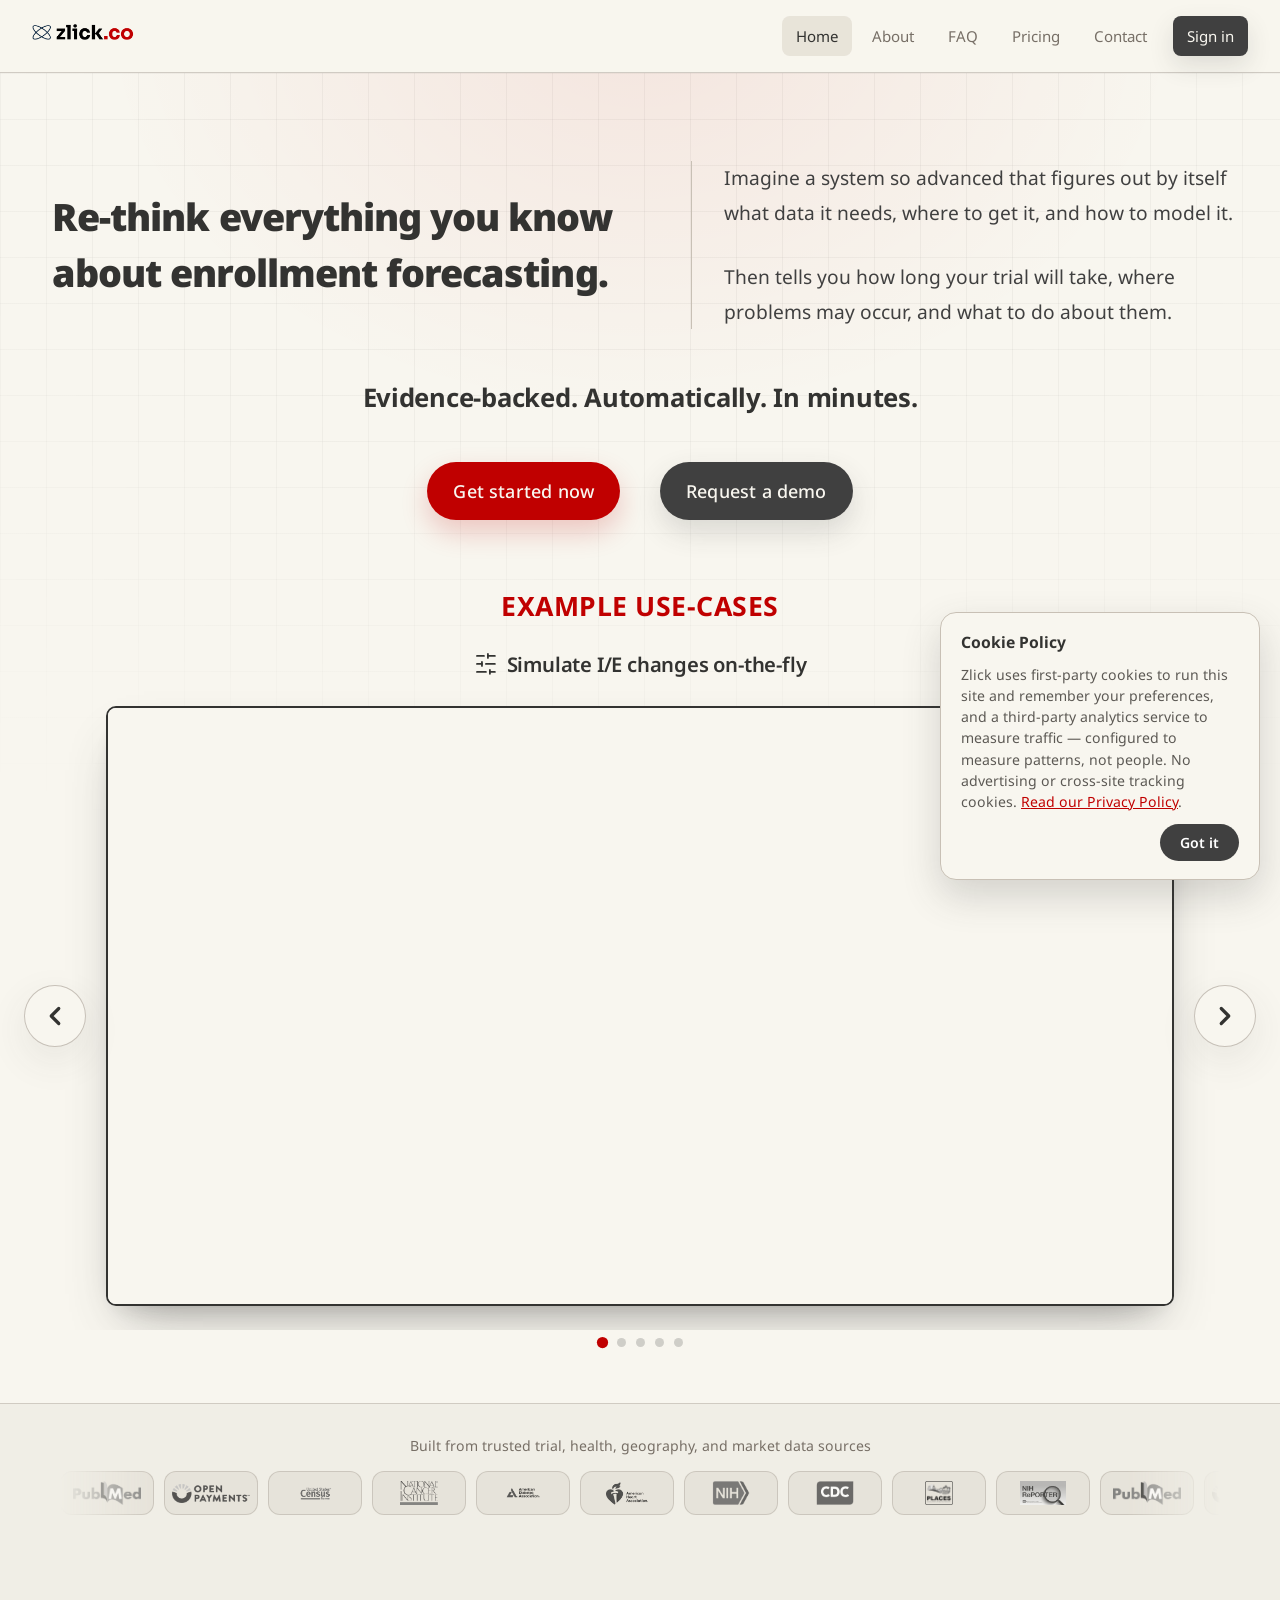
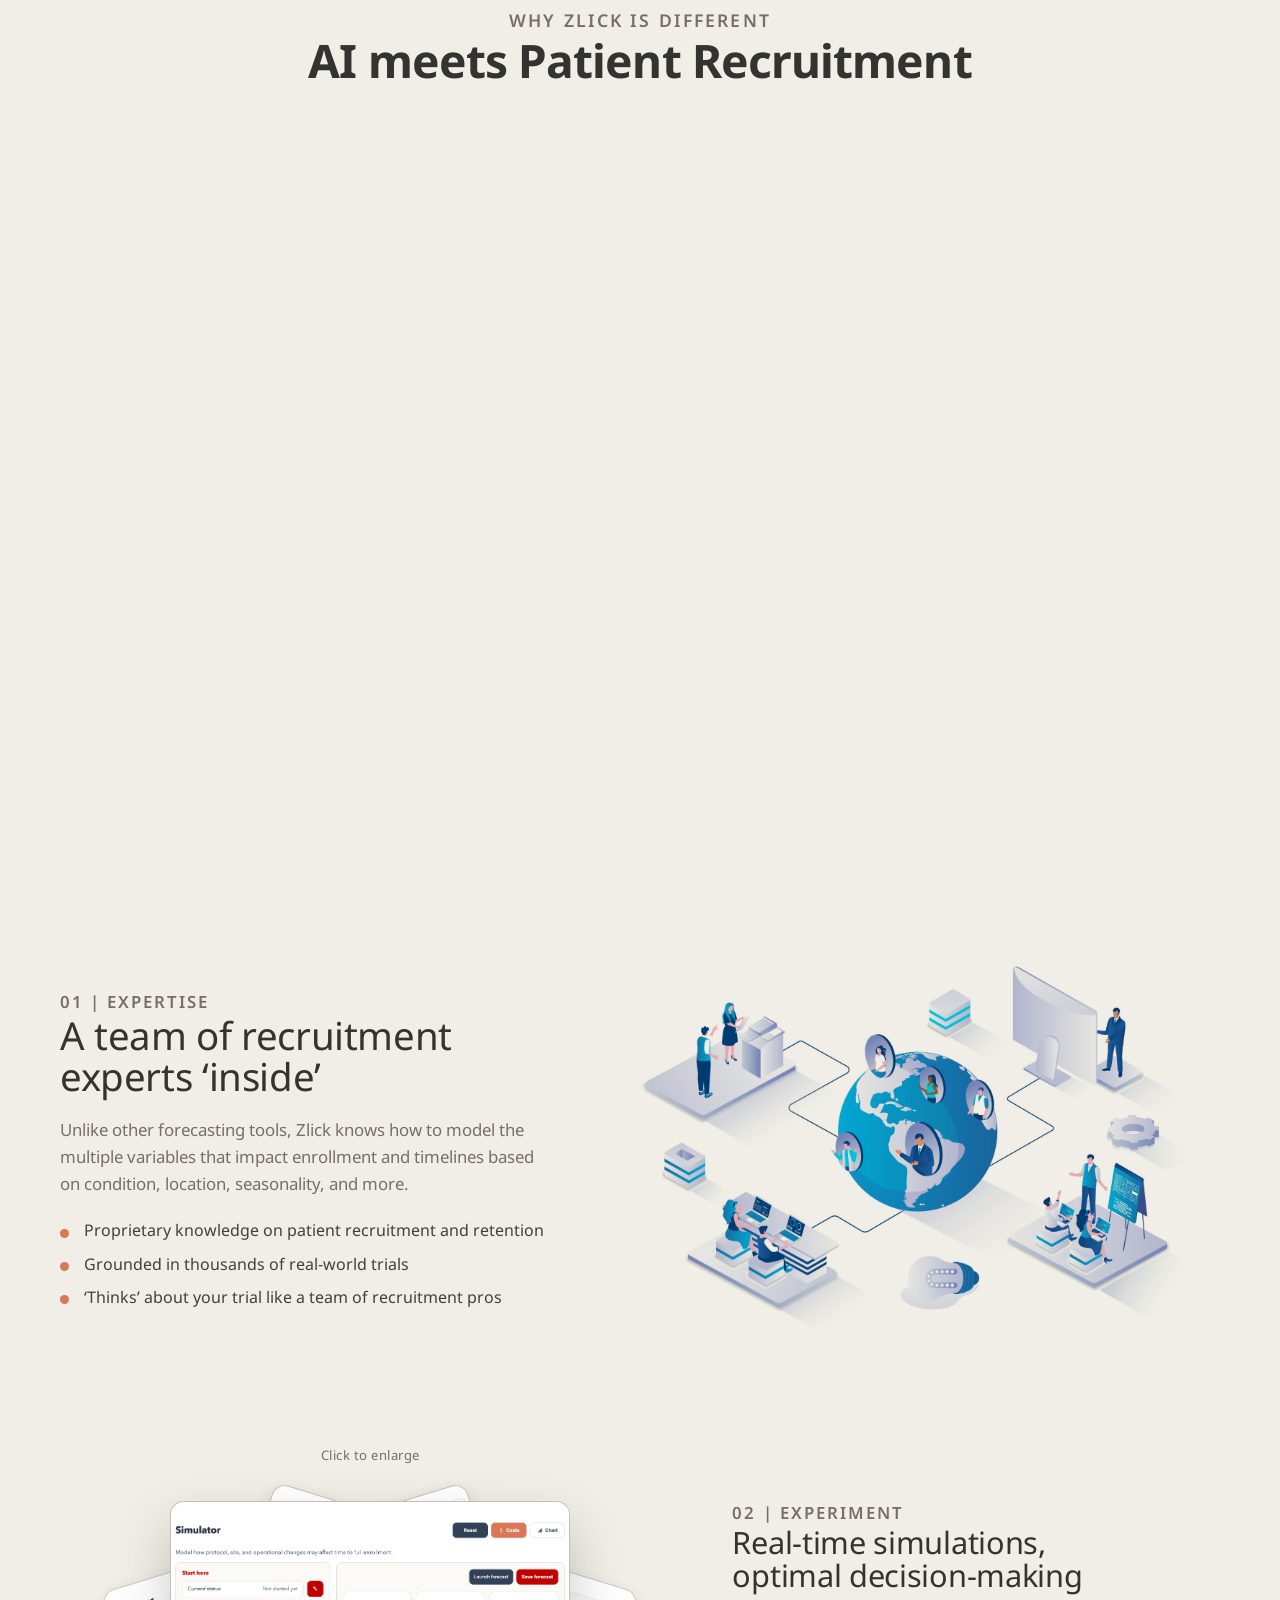
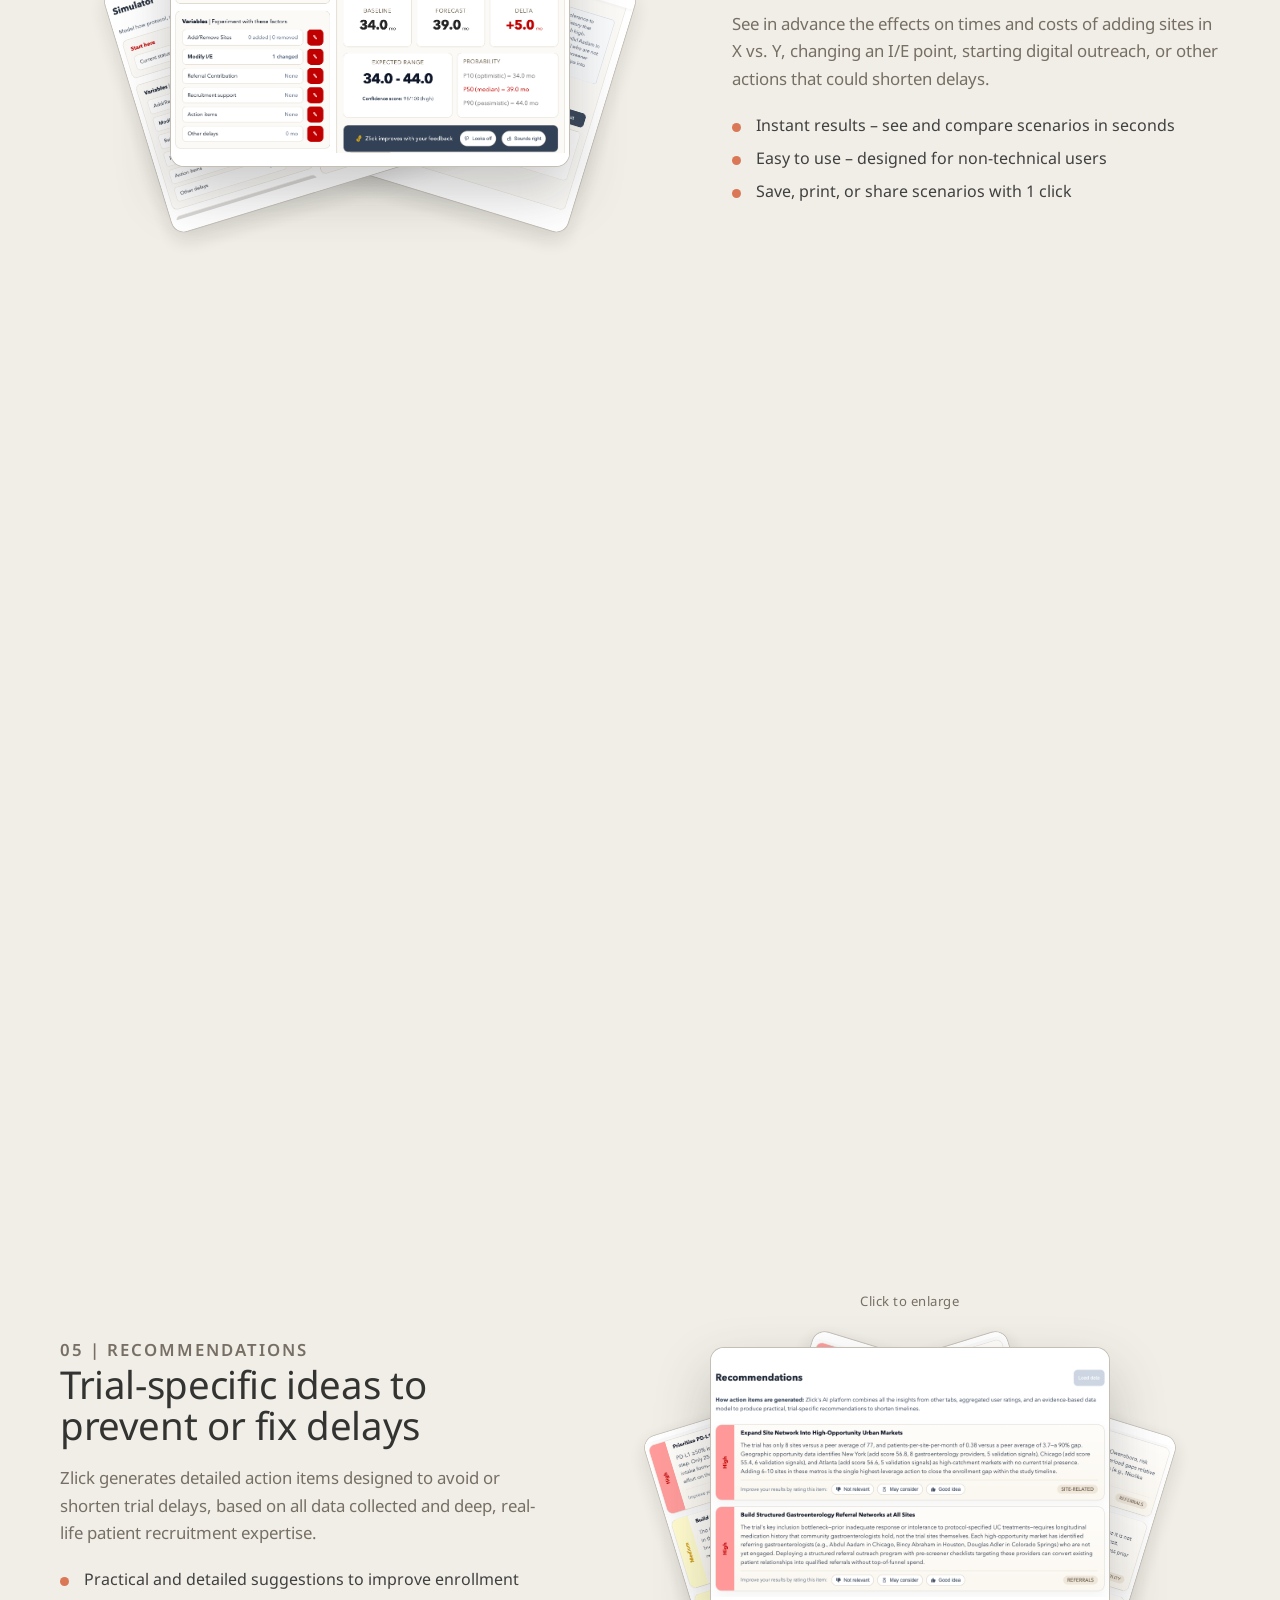
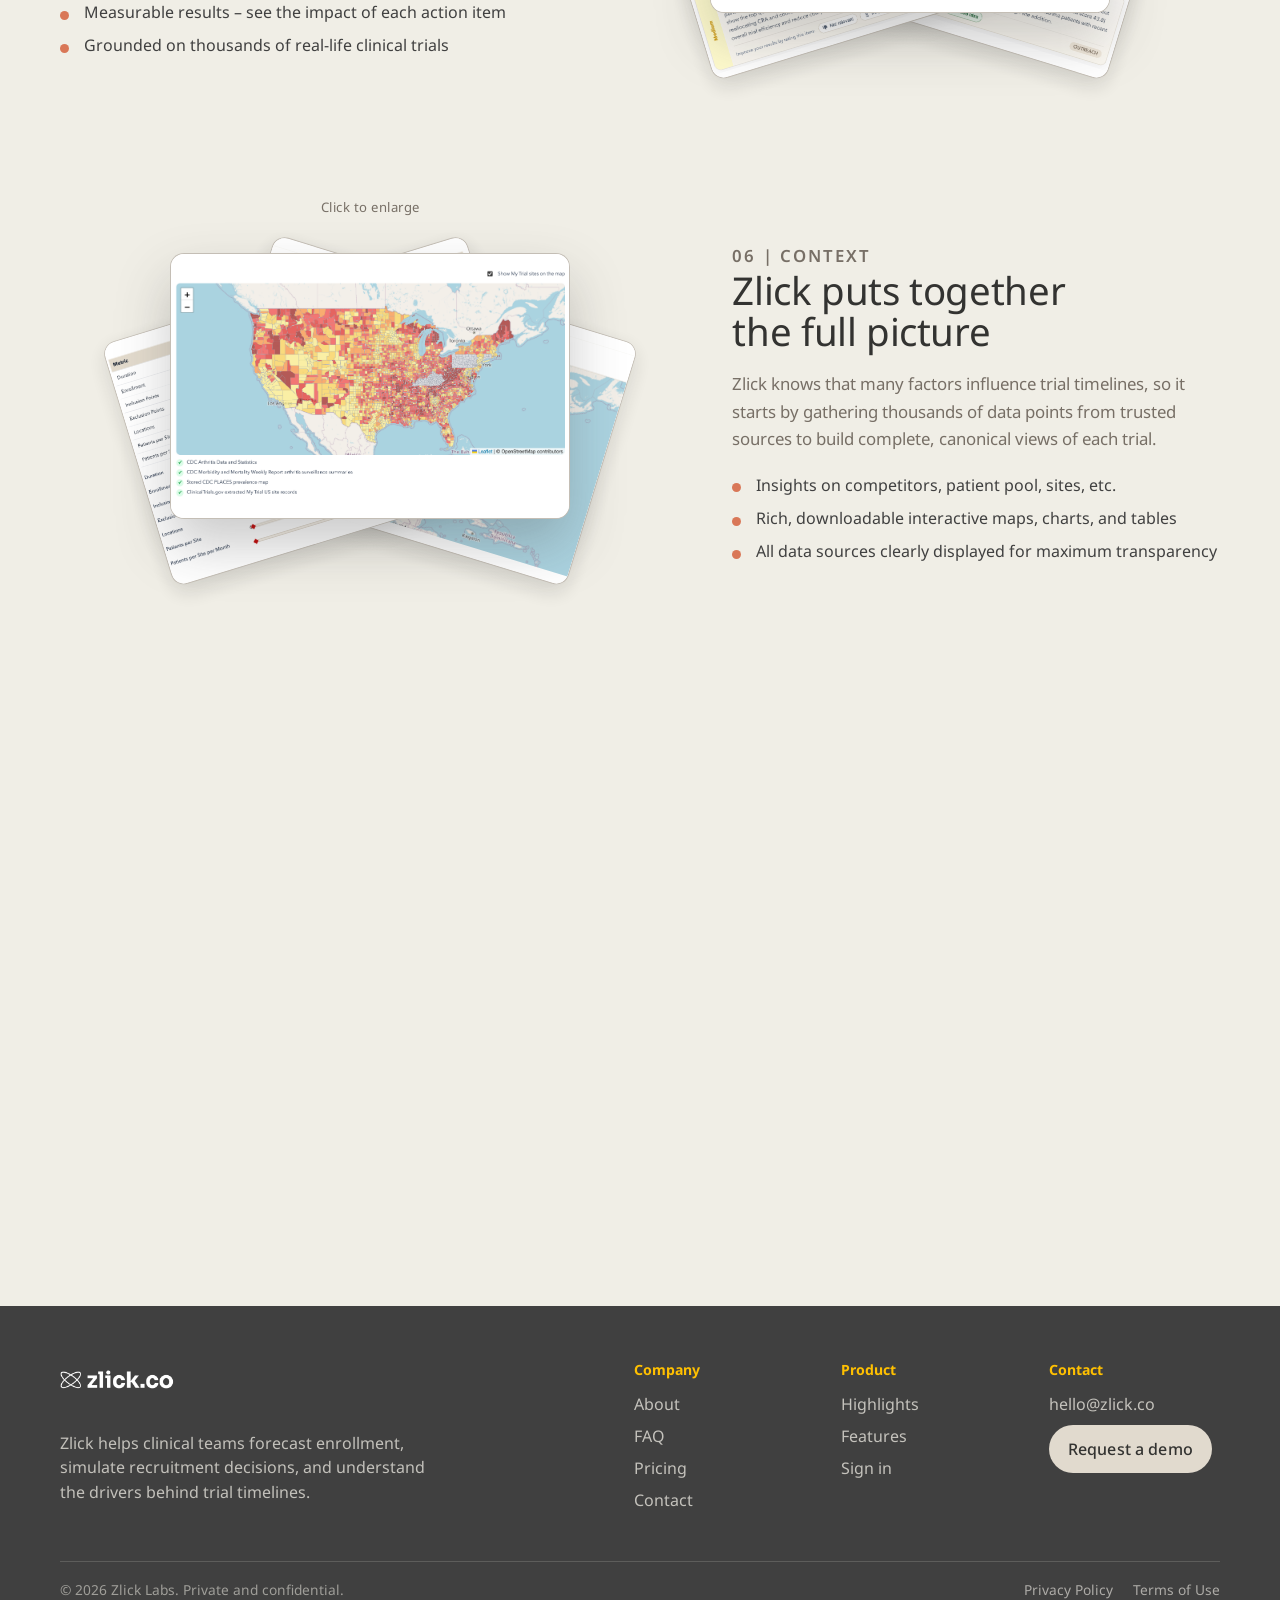
==== index.html @ 05512378 "Home hero: add period to title; set 'Evidence-backed...' line to ~30px Co-Authored-By: Claude Opus 4" ====
<!doctype html>
<html lang="en">
  <head>
    <meta charset="utf-8">
    <meta name="viewport" content="width=device-width, initial-scale=1">
    <title>Zlick | Clinical trial enrollment forecasting</title>
    <!-- Google tag (gtag.js) -->
    <script async src="https://www.googletagmanager.com/gtag/js?id=G-YN9E7WGJY2"></script>
    <script>
      window.dataLayer = window.dataLayer || [];
      function gtag(){dataLayer.push(arguments);}
      gtag('js', new Date());
      gtag('config', 'G-YN9E7WGJY2');
    </script>
    <meta name="description" content="Zlick forecasts clinical trial enrollment with recruitment expertise, real-world data, AI reasoning, and rich month-by-month simulations.">
    <link rel="icon" type="image/png" href="zlick-icon.png">
    <link rel="preconnect" href="https://fonts.googleapis.com">
    <link rel="preconnect" href="https://fonts.gstatic.com" crossorigin>
    <link href="https://fonts.googleapis.com/css2?family=Noto+Sans:wght@400;500;600;700;800;900&display=swap" rel="stylesheet">
    <link rel="stylesheet" href="styles.css?v=20260830b">
  </head>
  <body>
    <header class="site-header">
      <nav class="nav-shell" aria-label="Main navigation">
        <a class="brand-link" href="index.html" aria-label="Zlick home">
          <img src="zlick-logo.png" alt="Zlick">
        </a>
        <button class="nav-toggle" type="button" aria-label="Open navigation" aria-expanded="false" data-nav-toggle>
          <span></span><span></span>
        </button>
        <div class="nav-links" data-nav-links>
          <a class="nav-link active" href="index.html">Home</a>
          <a class="nav-link" href="about.html">About</a>
          <a class="nav-link" href="faq.html">FAQ</a>
          <a class="nav-link" href="pricing.html">Pricing</a>
          <a class="nav-link" href="contact.html">Contact</a>
          <a class="account-link" href="https://app.zlick.co">Sign in</a>
        </div>
      </nav>
    </header>

    <main class="page">
      <section class="hero">
        <div class="hero-layout">
          <div class="hero-top">
            <div class="hero-split">
              <div class="hero-split__title">
                <h1>
                  <span>Re-think everything you know</span>
                  <span>about enrollment forecasting.</span>
                </h1>
              </div>
              <div class="hero-split__rule" aria-hidden="true"></div>
              <div class="hero-split__body">
                <p class="hero-subtitle">Imagine a system so advanced that figures out by itself what data it needs, where to get it, and how to model it.</p>
                <p class="hero-subtitle">Then tells you how long your trial will take, where problems may occur, and what to do about them.</p>
              </div>
            </div>
            <p class="hero-tagline">Evidence-backed. Automatically. In minutes.</p>
            <div class="hero-actions">
              <a class="button" href="https://app.zlick.co/auth/signup">Get started now</a>
              <button class="button button-secondary" type="button" data-open-demo>Request a demo</button>
            </div>
          </div>

          <div class="hero-media hero-media--carousel">
            <p class="hero-howto">EXAMPLE USE-CASES</p>
            <div class="carousel" data-carousel>
              <button class="carousel-arrow carousel-arrow-prev" type="button" aria-label="Previous use case" data-carousel-prev>
                <svg viewBox="0 0 24 24" fill="none" stroke="currentColor" stroke-width="2" stroke-linecap="round" stroke-linejoin="round" aria-hidden="true"><path d="m15 18-6-6 6-6"></path></svg>
              </button>

              <div class="carousel-track" data-carousel-track>
                <article class="carousel-pane">
                  <h3 class="carousel-pane-title"><svg class="pane-title-icon" viewBox="0 0 24 24" fill="none" stroke="currentColor" stroke-width="1.8" stroke-linecap="round" stroke-linejoin="round" aria-hidden="true"><line x1="21" x2="14" y1="4" y2="4"/><line x1="10" x2="3" y1="4" y2="4"/><line x1="21" x2="12" y1="12" y2="12"/><line x1="8" x2="3" y1="12" y2="12"/><line x1="21" x2="16" y1="20" y2="20"/><line x1="12" x2="3" y1="20" y2="20"/><line x1="14" x2="14" y1="2" y2="6"/><line x1="8" x2="8" y1="10" y2="14"/><line x1="16" x2="16" y1="18" y2="22"/></svg>Simulate I/E changes on-the-fly</h3>
                  <div class="carousel-media carousel-media--filled">
                    <video class="carousel-video" muted loop playsinline preload="none">
                      <source src="feature-howto-ie.mp4?v=1" type="video/mp4">
                    </video>
                  </div>
                </article>
                <article class="carousel-pane">
                  <h3 class="carousel-pane-title"><svg class="pane-title-icon" viewBox="0 0 24 24" fill="none" stroke="currentColor" stroke-width="1.8" stroke-linecap="round" stroke-linejoin="round" aria-hidden="true"><path d="M16 21v-2a4 4 0 0 0-4-4H6a4 4 0 0 0-4 4v2"/><circle cx="9" cy="7" r="4"/><path d="M22 21v-2a4 4 0 0 0-3-3.87"/><path d="M16 3.13a4 4 0 0 1 0 7.75"/></svg>Predict the eligible patient pool</h3>
                  <div class="carousel-media carousel-media--filled">
                    <video class="carousel-video" muted loop playsinline preload="none">
                      <source src="feature-howto-patientpool.mp4?v=1" type="video/mp4">
                    </video>
                  </div>
                </article>
                <article class="carousel-pane">
                  <h3 class="carousel-pane-title"><svg class="pane-title-icon" viewBox="0 0 24 24" fill="none" stroke="currentColor" stroke-width="1.8" stroke-linecap="round" stroke-linejoin="round" aria-hidden="true"><circle cx="12" cy="12" r="10"/><path d="M16 8h-6a2 2 0 1 0 0 4h4a2 2 0 1 1 0 4H8"/><path d="M12 18V6"/></svg>Calculate and compare actions by ROI</h3>
                  <div class="carousel-media carousel-media--filled">
                    <video class="carousel-video" muted loop playsinline preload="none">
                      <source src="feature-howto-roi.mp4?v=1" type="video/mp4">
                    </video>
                  </div>
                </article>
                <article class="carousel-pane">
                  <h3 class="carousel-pane-title"><svg class="pane-title-icon" viewBox="0 0 24 24" fill="none" stroke="currentColor" stroke-width="1.8" stroke-linecap="round" stroke-linejoin="round" aria-hidden="true"><path d="M2 12s3-7 10-7 10 7 10 7-3 7-10 7-10-7-10-7Z"/><circle cx="12" cy="12" r="3"/></svg>See who and where are your closest competitors</h3>
                  <div class="carousel-media carousel-media--filled">
                    <video class="carousel-video" muted loop playsinline preload="none">
                      <source src="feature-howto-competitors.mp4?v=1" type="video/mp4">
                    </video>
                  </div>
                </article>
                <article class="carousel-pane">
                  <h3 class="carousel-pane-title"><svg class="pane-title-icon" viewBox="0 0 24 24" fill="none" stroke="currentColor" stroke-width="1.8" stroke-linecap="round" stroke-linejoin="round" aria-hidden="true"><path d="M4 14a1 1 0 0 1-.78-1.63l9.9-10.2a.5.5 0 0 1 .86.46l-1.92 6.02A1 1 0 0 0 13 10h7a1 1 0 0 1 .78 1.63l-9.9 10.2a.5.5 0 0 1-.86-.46l1.92-6.02A1 1 0 0 0 11 14z"/></svg>Get recommendations to prevent delays</h3>
                  <div class="carousel-media carousel-media--filled">
                    <video class="carousel-video" muted loop playsinline preload="none">
                      <source src="feature-howto-recommend.mp4?v=1" type="video/mp4">
                    </video>
                  </div>
                </article>
              </div>

              <button class="carousel-arrow carousel-arrow-next" type="button" aria-label="Next use case" data-carousel-next>
                <svg viewBox="0 0 24 24" fill="none" stroke="currentColor" stroke-width="2" stroke-linecap="round" stroke-linejoin="round" aria-hidden="true"><path d="m9 18 6-6-6-6"></path></svg>
              </button>

              <div class="carousel-dots" role="tablist" aria-label="Use case navigation" data-carousel-dots></div>
            </div>
          </div>
        </div>
      </section>

      <section class="trusted-strip" aria-label="Data sources">
        <p class="trusted-label">Built from trusted trial, health, geography, and market data sources</p>
        <div class="logo-marquee">
          <div class="logo-track">
            <div class="logo-row">
              <div class="logo-item"><img src="logos/image1.png" alt="Data source logo"></div>
              <div class="logo-item"><img src="logos/image2.png" alt="Data source logo"></div>
              <div class="logo-item"><img src="logos/image3.png" alt="Data source logo"></div>
              <div class="logo-item"><img src="logos/image4.png" alt="Data source logo"></div>
              <div class="logo-item"><img src="logos/image5.png" alt="Data source logo"></div>
              <div class="logo-item"><img src="logos/image6.png" alt="Data source logo"></div>
              <div class="logo-item"><img src="logos/image7.png" alt="Data source logo"></div>
              <div class="logo-item"><img src="logos/image8.png" alt="Data source logo"></div>
              <div class="logo-item"><img src="logos/image9.png" alt="Data source logo"></div>
              <div class="logo-item"><img src="logos/image10.jpeg" alt="Data source logo"></div>
            </div>
            <div class="logo-row" aria-hidden="true">
              <div class="logo-item"><img src="logos/image1.png" alt=""></div>
              <div class="logo-item"><img src="logos/image2.png" alt=""></div>
              <div class="logo-item"><img src="logos/image3.png" alt=""></div>
              <div class="logo-item"><img src="logos/image4.png" alt=""></div>
              <div class="logo-item"><img src="logos/image5.png" alt=""></div>
              <div class="logo-item"><img src="logos/image6.png" alt=""></div>
              <div class="logo-item"><img src="logos/image7.png" alt=""></div>
              <div class="logo-item"><img src="logos/image8.png" alt=""></div>
              <div class="logo-item"><img src="logos/image9.png" alt=""></div>
              <div class="logo-item"><img src="logos/image10.jpeg" alt=""></div>
            </div>
          </div>
        </div>
      </section>

      <section class="section section-tight" id="highlights">
        <div class="section-heading center" data-reveal>
          <p class="eyebrow">Why Zlick is different</p>
          <h2>AI meets Patient Recruitment</h2>
        </div>
        <div class="highlight-grid">
          <article class="highlight-card" data-reveal>
            <span class="highlight-icon" aria-hidden="true">
              <svg viewBox="0 0 24 24" fill="none" stroke="currentColor" stroke-width="1.8" stroke-linecap="round" stroke-linejoin="round" focusable="false">
                <path d="M16.466 7.5C15.643 4.237 13.952 2 12 2 9.239 2 7 6.477 7 12s2.239 10 5 10c.342 0 .677-.069 1-.2"></path>
                <path d="m15.194 13.707 3.814 1.86-1.86 3.814"></path>
                <path d="M19 15.57c-1.804.885-4.274 1.43-7 1.43-5.523 0-10-2.239-10-5s4.477-5 10-5c4.838 0 8.873 1.718 9.8 4"></path>
              </svg>
            </span>
            <div>
              <h3>Zlick <em>learns</em></h3>
              <p>Zlick looks beyond historical and site data, to learn about all the factors that may influence completion times.</p>
            </div>
          </article>
          <article class="highlight-card" data-reveal>
            <span class="highlight-icon" aria-hidden="true">
              <svg viewBox="0 0 24 24" fill="none" stroke="currentColor" stroke-width="1.8" stroke-linecap="round" stroke-linejoin="round" focusable="false">
                <circle cx="12" cy="12" r="3"></circle>
                <path d="M19.4 15a1.65 1.65 0 0 0 .33 1.82l.06.06a2 2 0 0 1-2.83 2.83l-.06-.06a1.65 1.65 0 0 0-1.82-.33 1.65 1.65 0 0 0-1 1.51V21a2 2 0 0 1-4 0v-.09A1.65 1.65 0 0 0 9 19.4a1.65 1.65 0 0 0-1.82.33l-.06.06a2 2 0 0 1-2.83-2.83l.06-.06a1.65 1.65 0 0 0 .33-1.82 1.65 1.65 0 0 0-1.51-1H3a2 2 0 0 1 0-4h.09A1.65 1.65 0 0 0 4.6 9a1.65 1.65 0 0 0-.33-1.82l-.06-.06a2 2 0 0 1 2.83-2.83l.06.06a1.65 1.65 0 0 0 1.82.33H9a1.65 1.65 0 0 0 1-1.51V3a2 2 0 0 1 4 0v.09a1.65 1.65 0 0 0 1 1.51 1.65 1.65 0 0 0 1.82-.33l.06-.06a2 2 0 0 1 2.83 2.83l-.06.06a1.65 1.65 0 0 0-.33 1.82V9a1.65 1.65 0 0 0 1.51 1H21a2 2 0 0 1 0 4h-.09a1.65 1.65 0 0 0-1.51 1z"></path>
              </svg>
            </span>
            <div>
              <h3>Zlick <em>understands</em></h3>
              <p>Zlick processes the data with ClinOps &#8216;hat and goggles&#8217; for an expert assessment of each trial and its context.</p>
            </div>
          </article>
          <article class="highlight-card" data-reveal>
            <span class="highlight-icon" aria-hidden="true">
              <svg viewBox="0 0 24 24" fill="none" stroke="currentColor" stroke-width="1.8" stroke-linecap="round" stroke-linejoin="round" focusable="false">
                <path d="M12 5a3 3 0 1 0-5.997.125 4 4 0 0 0-2.526 5.77 4 4 0 0 0 .556 6.588A4 4 0 1 0 12 18Z"></path>
                <path d="M12 5a3 3 0 1 1 5.997.125 4 4 0 0 1 2.526 5.77 4 4 0 0 1-.556 6.588A4 4 0 1 1 12 18Z"></path>
                <path d="M15 13a4.5 4.5 0 0 1-3-4 4.5 4.5 0 0 1-3 4"></path>
                <path d="M17.599 6.5a3 3 0 0 0 .399-1.375"></path>
                <path d="M6.003 5.125A3 3 0 0 0 6.401 6.5"></path>
                <path d="M3.477 10.896a4 4 0 0 1 .585-.396"></path>
                <path d="M19.938 10.5a4 4 0 0 1 .585.396"></path>
                <path d="M6 18a4 4 0 0 1-1.967-.516"></path>
                <path d="M19.967 17.484A4 4 0 0 1 18 18"></path>
              </svg>
            </span>
            <div>
              <h3>Zlick <em>reasons</em></h3>
              <p>Zlick reasons about the mechanics of each trial to model how enrollment is most likely play out over time.</p>
            </div>
          </article>
          <article class="highlight-card" data-reveal>
            <span class="highlight-icon" aria-hidden="true">
              <svg viewBox="0 0 24 24" fill="none" stroke="currentColor" stroke-width="1.8" stroke-linecap="round" stroke-linejoin="round" focusable="false">
                <path d="m21.64 3.64-1.28-1.28a1.21 1.21 0 0 0-1.72 0L2.36 18.64a1.21 1.21 0 0 0 0 1.72l1.28 1.28a1.2 1.2 0 0 0 1.72 0L21.64 5.36a1.2 1.2 0 0 0 0-1.72Z"></path>
                <path d="m14 7 3 3"></path>
                <path d="M5 6v4"></path>
                <path d="M19 14v4"></path>
                <path d="M10 2v2"></path>
                <path d="M7 8H3"></path>
                <path d="M21 16h-4"></path>
                <path d="M11 3H9"></path>
              </svg>
            </span>
            <div>
              <h3>Zlick <em>simulates</em></h3>
              <p>See how long a trial will take and compare in advance the impact that different actions could have if implemented.</p>
            </div>
          </article>
        </div>
      </section>

      <section class="section" id="features">
        <div class="section-heading" data-reveal>
          <p class="eyebrow">Platform</p>
          <h2>An AI-powered <strong>digital twin</strong> to simulate enrollment and experiment what-if scenarios</h2>
          <p>Zlick represents a new approach to trial forecasting, anchored on a deep understanding of how clinical trials operate in the real world and an AI engine that &#8216;reasons&#8217; how enrollment will evolve month by month.</p>
        </div>

        <div class="feature-stack">
          <article class="feature-row" data-reveal>
            <div class="feature-copy">
              <p class="eyebrow">01 | Expertise</p>
              <h3>A team of recruitment experts &#8216;inside&#8217;</h3>
              <p>Unlike other forecasting tools, Zlick knows how to model the multiple variables that impact enrollment and timelines based on condition, location, seasonality, and more.</p>
              <ul class="feature-list">
                <li>Proprietary knowledge on patient recruitment and retention</li>
                <li>Grounded in thousands of real-world trials</li>
                <li>&#8216;Thinks&#8217; about your trial like a team of recruitment pros</li>
              </ul>
            </div>
            <div class="visual-panel visual-panel--media">
              <img class="feature-media" src="feature-expertise.jpg?v=2" alt="Isometric illustration of a connected global team around a data platform">
            </div>
          </article>

          <article class="feature-row reverse" data-reveal>
            <div class="feature-copy">
              <p class="eyebrow">02 | Experiment</p>
              <h3 class="feature-title--split">Real-time simulations,<br>optimal decision-making</h3>
              <p>See in advance the effects on times and costs of adding sites in X vs. Y, changing an I/E point, starting digital outreach, or other actions that could shorten delays.</p>
              <ul class="feature-list">
                <li>Instant results &#8211; see and compare scenarios in seconds</li>
                <li>Easy to use &#8211; designed for non-technical users</li>
                <li>Save, print, or share scenarios with 1 click</li>
              </ul>
            </div>
            <div class="visual-panel visual-panel--fan">
              <div class="card-fan" data-card-fan>
                <button class="fan-card" type="button" data-fan-card aria-label="Show forecast results">
                  <img src="feature-sim-forecast.png?v=1" alt="Simulator forecast results: baseline, forecast, delta and probability range">
                </button>
                <button class="fan-card" type="button" data-fan-card aria-label="Show recruitment support options">
                  <img src="feature-sim-recruitment.png?v=1" alt="Simulator recruitment-support activities with timing controls">
                </button>
                <button class="fan-card" type="button" data-fan-card aria-label="Show action item impact">
                  <img src="feature-sim-action.png?v=1" alt="Selected action item with estimated months saved">
                </button>
              </div>
            </div>
          </article>

          <article class="feature-row" data-reveal>
            <div class="feature-copy">
              <p class="eyebrow">03 | Predict</p>
              <h3>More powerful than predictive analytics</h3>
              <p>Zlick reasons deeply about how enrollment is likely to evolve based on all the factors and data collected, then builds bottom-up, month-by-month completion forecasts.</p>
              <ul class="feature-list">
                <li>Unique Reasoning Graph, designed to model enrollment</li>
                <li>Powered by AI and trained in real-world clinical operations</li>
                <li>Clear, explainable results for full transparency</li>
              </ul>
            </div>
            <div class="visual-panel visual-panel--media">
              <img class="feature-media" src="feature-predict.gif?v=1" alt="Animated visualization of Zlick's enrollment reasoning and forecasting">
            </div>
          </article>

          <article class="feature-row reverse" data-reveal>
            <div class="feature-copy">
              <p class="eyebrow">04 | Cost analysis</p>
              <h3>Evaluate actions based on their ROI</h3>
              <p>Zlick calculates in seconds the economic impact of delays &#8211;or time saved&#8211; that result from your trial&#8217;s setup and interventions.</p>
              <ul class="feature-list">
                <li>Simple user interface &#8211; no integrations or setup required.</li>
                <li>Compare the cost-benefit of implementing X vs. Y vs. Z vs&#8230;</li>
                <li>Compare any chosen scenario vs. not doing anything</li>
              </ul>
            </div>
            <div class="visual-panel visual-panel--fan">
              <div class="card-fan" data-card-fan>
                <button class="fan-card" type="button" data-fan-card aria-label="Show financial impact breakdown">
                  <img src="feature-cost-financial.png?v=1" alt="Financial impact breakdown: direct costs, time costs, net result and savings vs. doing nothing">
                </button>
                <button class="fan-card" type="button" data-fan-card aria-label="Show enrollment forecast chart">
                  <img src="feature-cost-chart.png?v=1" alt="Enrollment forecast chart projecting completion against target">
                </button>
              </div>
            </div>
          </article>

          <article class="feature-row" data-reveal>
            <div class="feature-copy">
              <p class="eyebrow">05 | Recommendations</p>
              <h3>Trial-specific ideas to prevent or fix delays</h3>
              <p>Zlick generates detailed action items designed to avoid or shorten trial delays, based on all data collected and deep, real-life patient recruitment expertise.</p>
              <ul class="feature-list">
                <li>Practical and detailed suggestions to improve enrollment</li>
                <li>Measurable results &#8211; see the impact of each action item</li>
                <li>Grounded on thousands of real-life clinical trials</li>
              </ul>
            </div>
            <div class="visual-panel visual-panel--fan">
              <div class="card-fan" data-card-fan>
                <button class="fan-card" type="button" data-fan-card aria-label="Show recommendations overview">
                  <img src="feature-rec-1.png?v=1" alt="Recommendations: high-priority action items to shorten the trial timeline">
                </button>
                <button class="fan-card" type="button" data-fan-card aria-label="Show eligibility and referral recommendations">
                  <img src="feature-rec-2.png?v=1" alt="Recommended actions for eligibility pre-screening and referral networks">
                </button>
                <button class="fan-card" type="button" data-fan-card aria-label="Show outreach and site recommendations">
                  <img src="feature-rec-3.png?v=1" alt="Recommended actions for digital outreach and site performance">
                </button>
              </div>
            </div>
          </article>

          <article class="feature-row reverse" data-reveal>
            <div class="feature-copy">
              <p class="eyebrow">06 | Context</p>
              <h3>Zlick puts together the full picture</h3>
              <p>Zlick knows that many factors influence trial timelines, so it starts by gathering thousands of data points from trusted sources to build complete, canonical views of each trial.</p>
              <ul class="feature-list">
                <li>Insights on competitors, patient pool, sites, etc.</li>
                <li>Rich, downloadable interactive maps, charts, and tables</li>
                <li>All data sources clearly displayed for maximum transparency</li>
              </ul>
            </div>
            <div class="visual-panel visual-panel--fan">
              <div class="card-fan" data-card-fan>
                <button class="fan-card" type="button" data-fan-card aria-label="Show prevalence heatmap">
                  <img src="feature-map.png?v=3" alt="US county-level condition prevalence heatmap with trial sites">
                </button>
                <button class="fan-card" type="button" data-fan-card aria-label="Show benchmark comparison">
                  <img src="feature-benchmark.png?v=3" alt="Benchmark comparison of the trial versus peer studies">
                </button>
                <button class="fan-card" type="button" data-fan-card aria-label="Show trial site map">
                  <img src="feature-sites.png?v=3" alt="Map of the trial sites across the US versus a comparator trial">
                </button>
              </div>
            </div>
          </article>
        </div>
      </section>

      <section class="section-tight">
        <div class="quote-band" data-reveal>
          <p>&#8220;You can&#8217;t explain what you don&#8217;t understand.&#8221;</p>
          <div class="quote-brandline">
            <a class="quote-brand" href="index.html" aria-label="Zlick home"><img src="zlick-logo.png" alt="Zlick"></a>
            <span class="quote-divider" aria-hidden="true"></span>
            <span class="quote-brandline-text">Expert Forecasting</span>
          </div>
          <span class="quote-sub">For clinical operations, feasibility, recruitment, innovation, and executive teams planning studies where enrollment risk matters.</span>
          <div class="cta-row">
            <a class="button" href="https://app.zlick.co/auth/signup">Get started</a>
            <button class="button button-secondary" type="button" data-open-demo>Request a demo</button>
          </div>
        </div>
      </section>
    </main>

    <footer class="site-footer">
      <div class="footer-inner">
        <div>
          <img class="footer-logo" src="zlick-logo.png" alt="Zlick">
          <p class="footer-copy">Zlick helps clinical teams forecast enrollment, simulate recruitment decisions, and understand the drivers behind trial timelines.</p>
        </div>
        <div class="footer-col">
          <h3>Company</h3>
          <a href="about.html">About</a>
          <a href="faq.html">FAQ</a>
          <a href="pricing.html">Pricing</a>
          <a href="contact.html">Contact</a>
        </div>
        <div class="footer-col">
          <h3>Product</h3>
          <a href="index.html#highlights">Highlights</a>
          <a href="index.html#features">Features</a>
          <a href="https://app.zlick.co">Sign in</a>
        </div>
        <div class="footer-col">
          <h3>Contact</h3>
          <span>hello@zlick.co</span>
          <button class="button button-soft" type="button" data-open-demo>Request a demo</button>
        </div>
      </div>
      <div class="footer-bottom"><span>© 2026 Zlick Labs. Private and confidential.</span><span class="footer-legal"><a href="privacy.html">Privacy Policy</a><a href="terms.html">Terms of Use</a></span></div>
    </footer>

    <div class="lightbox" aria-hidden="true" data-lightbox>
      <button class="lightbox-close" type="button" aria-label="Close" data-lightbox-close>&times;</button>
      <img class="lightbox-img" src="" alt="" data-lightbox-img>
    </div>

    <div class="modal" aria-hidden="true" data-demo-modal>
      <div class="modal-card" role="dialog" aria-modal="true" aria-labelledby="demo-title">
        <div class="modal-head">
          <div>
            <h2 id="demo-title">Request a demo</h2>
            <p>Tell us a little about your team and we will follow up.</p>
          </div>
          <button class="modal-close" type="button" aria-label="Close" data-close-demo>×</button>
        </div>
        <div class="modal-body">
          <form class="contact-form" action="https://formspree.io/f/meellwpa" method="POST" data-demo-form>
            <input type="hidden" name="_subject" value="Zlick demo request">
            <div class="field-grid">
              <div class="field"><label for="modal-name">Name</label><input id="modal-name" name="name" required></div>
              <div class="field"><label for="modal-email">Email</label><input id="modal-email" type="email" name="email" required></div>
            </div>
            <div class="field-grid">
              <div class="field"><label for="modal-company">Company</label><input id="modal-company" name="company"></div>
              <div class="field"><label for="modal-topic">Topic</label><select id="modal-topic" name="topic"><option>Demo request</option><option>Product request</option><option>General feedback</option><option>Technical support</option><option>Other</option></select></div>
            </div>
            <div class="field"><label for="modal-message">Message</label><textarea id="modal-message" name="message" placeholder="Share trial type, team size, or what you would like to see."></textarea></div>
            <button class="button" type="submit">Send request</button>
          </form>
        </div>
      </div>
    </div>

    <script src="script.js?v=20260827b"></script>
    <!-- Cookie notice -->
    <div class="cookie-notice" data-cookie-notice>
      <p class="cookie-notice__title">Cookie Policy</p>
      <p class="cookie-notice__text">Zlick uses first-party cookies to run this site and remember your preferences, and a third-party analytics service to measure traffic &mdash; configured to measure patterns, not people. No advertising or cross-site tracking cookies. <a href="privacy.html">Read our Privacy Policy</a>.</p>
      <button class="cookie-notice__btn" type="button" data-cookie-accept>Got it</button>
    </div>
    <style>
      .cookie-notice{display:none;position:fixed;right:20px;bottom:20px;z-index:60;width:320px;max-width:calc(100vw - 32px);flex-direction:column;align-items:flex-start;gap:10px;padding:18px 20px;background:#f8f6ef;color:#333331;border:1px solid #c8c0b5;border-radius:16px;box-shadow:0 16px 38px rgba(64,64,64,.20);font-family:"Noto Sans","Segoe UI",system-ui,sans-serif;font-size:.88rem;line-height:1.5}
      .cookie-notice.is-visible{display:flex}
      .cookie-notice__title{margin:0;font-weight:700;font-size:.98rem}
      .cookie-notice__text{margin:0;color:#5c5954}.cookie-notice__text a{color:#c00000;text-decoration:underline}
      .cookie-notice__btn{align-self:flex-end;margin-top:2px;padding:8px 20px;border:0;border-radius:999px;background:#404040;color:#fff;font:inherit;font-weight:600;cursor:pointer;transition:background-color .16s}
      .cookie-notice__btn:hover{background:#303030}
      @media (max-width:520px){.cookie-notice{right:12px;left:12px;bottom:12px;width:auto}}
    </style>
    <script>
      (function(){
        try{if(localStorage.getItem("zlick-cookie-notice")==="dismissed")return;}catch(e){}
        var el=document.querySelector("[data-cookie-notice]");if(!el)return;
        el.classList.add("is-visible");
        var b=el.querySelector("[data-cookie-accept]");
        if(b)b.addEventListener("click",function(){el.classList.remove("is-visible");try{localStorage.setItem("zlick-cookie-notice","dismissed");}catch(e){}});
      })();
    </script>
  </body>
</html>
---- styles.css ----
:root {
  --bg: #f0eee6;
  --bg-soft: #e7e2d8;
  --surface: #f8f6ef;
  --surface-strong: #e1dace;
  --ink: #333331;
  --muted: #776f66;
  --line: #c8c0b5;
  --dark: #404040;
  --dark-soft: #5c5954;
  --red: #c00000;
  --red-deep: #980000;
  --clay: #d97757;
  --gold: #ffc000;
  --radius: 18px;
  --radius-small: 12px;
  --shadow: 0 24px 70px rgba(64, 64, 64, 0.12);
  --shadow-soft: 0 14px 40px rgba(64, 64, 64, 0.09);
  --ease-out: cubic-bezier(0.23, 1, 0.32, 1);
  --font-display: "Noto Sans", "Segoe UI", system-ui, sans-serif;
  --font-body: "Noto Sans", "Segoe UI", system-ui, sans-serif;
}

* {
  box-sizing: border-box;
}

html {
  scroll-behavior: smooth;
}

body {
  margin: 0;
  background: var(--bg);
  color: var(--ink);
  font-family: var(--font-body);
  letter-spacing: 0;
  -webkit-font-smoothing: antialiased;
}

body.nav-open {
  overflow: hidden;
}

a {
  color: inherit;
}

button,
input,
select,
textarea {
  font: inherit;
}

.site-header {
  position: sticky;
  top: 0;
  z-index: 20;
  width: 100%;
  border-bottom: 1px solid rgba(193, 187, 178, 0.72);
  background: rgba(248, 246, 239, 0.96);
  backdrop-filter: blur(14px);
}

.nav-shell {
  width: min(1336px, calc(100vw - 64px));
  margin: 0 auto;
  min-height: 72px;
  display: flex;
  align-items: center;
  justify-content: space-between;
  gap: 24px;
}

.brand-link {
  display: inline-flex;
  align-items: center;
  gap: 10px;
  min-width: 0;
  text-decoration: none;
}

.brand-link img {
  width: 118px;
  height: auto;
  display: block;
}

.nav-links {
  display: flex;
  align-items: center;
  justify-content: flex-end;
  gap: 6px;
}

.nav-link,
.account-link {
  display: inline-flex;
  align-items: center;
  justify-content: center;
  min-height: 40px;
  padding: 0 14px;
  border-radius: 8px;
  text-decoration: none;
  color: var(--muted);
  font-size: 0.94rem;
  transition: color 160ms var(--ease-out), background-color 160ms var(--ease-out), transform 160ms var(--ease-out);
}

.nav-link:hover,
.nav-link.active {
  color: var(--ink);
  background: rgba(225, 218, 206, 0.68);
}

.account-link {
  margin-left: 6px;
  background: var(--dark);
  color: var(--surface);
  box-shadow: 0 10px 24px rgba(64, 64, 64, 0.14);
}

.account-link:hover {
  transform: translateY(-1px);
  background: #303030;
}

.nav-toggle {
  display: none;
  width: 42px;
  height: 42px;
  border: 0;
  border-radius: 999px;
  background: var(--dark);
  color: var(--surface);
  cursor: pointer;
}

.nav-toggle span {
  display: block;
  width: 18px;
  height: 2px;
  margin: 4px auto;
  border-radius: 99px;
  background: currentColor;
}

.page {
  overflow: hidden;
}

.section {
  width: min(1160px, calc(100vw - 32px));
  margin: 0 auto;
  padding: 96px 0;
}

.section-tight {
  padding: 70px 0;
}

.eyebrow {
  margin: 0 0 14px;
  color: var(--red);
  font-family: var(--font-body);
  font-weight: 600;
  font-size: 0.78rem;
  letter-spacing: 0.12em;
  text-transform: uppercase;
}

/* Hero top line — larger, heavier, wider tracking */
.hero-top .eyebrow {
  color: var(--ink);
  font-size: 0.98rem;
  font-weight: 700;
  letter-spacing: 0.24em;
  margin-bottom: 22px;
}

.hero {
  position: relative;
  width: 100%;
  min-height: min(620px, calc(100dvh - 72px));
  border-bottom: 1px solid rgba(193, 187, 178, 0.72);
  background: var(--surface);
  overflow: hidden;
}

/* Faint analytics grid texture, masked to fade toward the edges */
.hero::before {
  content: "";
  position: absolute;
  inset: 0;
  z-index: 0;
  pointer-events: none;
  background-image:
    linear-gradient(rgba(64, 64, 64, 0.05) 1px, transparent 1px),
    linear-gradient(90deg, rgba(64, 64, 64, 0.05) 1px, transparent 1px);
  background-size: 46px 46px, 46px 46px;
  -webkit-mask-image: radial-gradient(115% 78% at 50% 0%, #000 32%, transparent 82%);
  mask-image: radial-gradient(115% 78% at 50% 0%, #000 32%, transparent 82%);
}

/* Soft brand glow behind the headline */
.hero::after {
  content: "";
  position: absolute;
  inset: 0;
  z-index: 0;
  pointer-events: none;
  background: radial-gradient(68% 48% at 50% -4%, rgba(192, 0, 0, 0.07), transparent 62%);
}

.hero-layout {
  position: relative;
  z-index: 1;
  width: min(1400px, calc(100vw - 64px));
  min-height: inherit;
  margin: 0 auto;
  display: flex;
  flex-direction: column;
  align-items: center;
  padding: 88px 0 56px;
}

.hero-top {
  position: relative;
  z-index: 2;
  width: 100%;
  max-width: 1400px;
  text-align: center;
  animation: rise-in 640ms var(--ease-out) both;
}

.hero h1 {
  margin: 0;
  font-family: var(--font-display);
  font-size: clamp(3rem, 6.1vw, 4.85rem);
  line-height: 1.05;
  font-weight: 700;
  letter-spacing: -0.02em;
  color: var(--ink);
}

.hero h1 > span {
  display: block;
}

.hero h1 > span + span {
  margin-top: 0.08em;
}

.title-accent {
  color: var(--red);
}

.type-rotate {
  color: inherit;
  /* reserve a fixed slot (widest word ~9.55em) and left-align the word so
     "that knows " stays anchored while the typed word/caret change width */
  display: inline-block;
  min-width: 10.2em;
  text-align: left;
  white-space: nowrap;
}

.type-rotate::after {
  content: "";
  display: inline-block;
  width: 0.05em;
  min-width: 2px;
  height: 0.92em;
  margin-left: 0.04em;
  background: currentColor;
  vertical-align: -0.05em;
  animation: type-caret-blink 1s steps(1) infinite;
}

@keyframes type-caret-blink {
  0%, 50% { opacity: 1; }
  50.01%, 100% { opacity: 0; }
}

@media (prefers-reduced-motion: reduce) {
  .type-rotate::after { animation: none; }
}

.hero-subtitle {
  margin: 34px auto 0;
  max-width: 820px;
  color: var(--dark);
  font-size: clamp(1.03rem, 1.2vw, 1.18rem);
  line-height: 1.58;
  text-wrap: balance;
}

.hero-kicker {
  margin-top: 16px;
  font-weight: 700;
  color: var(--ink);
}

/* Two-column hero: title | divider | subtitle */
.hero-split {
  display: grid;
  grid-template-columns: minmax(0, 1.09fr) 1px minmax(0, 0.91fr);
  align-items: stretch;
  gap: 32px;
  width: 100%;
  max-width: 1400px;
  margin: 0 auto;
  text-align: left;
}

.hero-split__title {
  display: flex;
  align-items: center;
  padding-left: 20px;
}

.hero-split__title h1 {
  font-size: clamp(1.7rem, 2.95vw, 2.8rem);
  font-weight: 900;
  line-height: 1.12;
  letter-spacing: -0.025em;
}

.hero-split__title h1 > span + span {
  margin-top: 0.34em;
}

.hero-split__rule {
  width: 1px;
  background: var(--line);
}

.hero-split__body {
  display: flex;
  flex-direction: column;
  justify-content: center;
}

.hero-split__body .hero-subtitle {
  margin: 0;
  max-width: none;
  font-size: clamp(1.05rem, 1.5vw, 1.3rem);
  line-height: 1.8;
  text-wrap: balance;
}

.hero-split__body .hero-subtitle + .hero-subtitle {
  margin-top: 30px;
}

.hero-split__body .hero-subtitle--balance {
  text-wrap: balance;
}

@media (max-width: 900px) {
  .hero-split {
    grid-template-columns: 1fr;
    gap: 22px;
    max-width: 620px;
    text-align: center;
  }
  .hero-split__title {
    justify-content: center;
  }
  .hero-split__rule {
    width: auto;
    height: 1px;
  }
}

.hero-note {
  margin: 18px 0 0;
  max-width: 640px;
  color: var(--muted);
  font-size: 1rem;
  line-height: 1.6;
}

.hero-tagline {
  margin: 54px 0 0;
  text-align: center;
  font-family: var(--font-display);
  font-weight: 700;
  color: var(--ink);
  font-size: clamp(1.1rem, 2.0vw, 1.875rem);
  line-height: 1.2;
  letter-spacing: -0.01em;
}

.hero-actions {
  display: flex;
  align-items: center;
  justify-content: center;
  flex-wrap: wrap;
  gap: 40px;
  margin-top: 48px;
}

.hero-actions .button {
  min-width: 190px;
  min-height: 58px;
  padding: 0 26px;
  font-size: 1.12rem;
}

.cta-row {
  display: flex;
  align-items: center;
  flex-wrap: wrap;
  gap: 12px;
  margin-top: 34px;
}

.button {
  display: inline-flex;
  align-items: center;
  justify-content: center;
  min-height: 48px;
  padding: 0 19px;
  border: 0;
  border-radius: 999px;
  color: var(--surface);
  background: var(--red);
  text-decoration: none;
  font-weight: 500;
  letter-spacing: 0.01em;
  box-shadow: 0 12px 28px rgba(192, 0, 0, 0.2);
  cursor: pointer;
  transition: transform 160ms var(--ease-out), box-shadow 160ms var(--ease-out), background-color 160ms var(--ease-out);
}

.button:hover {
  transform: translateY(-1px);
  background: var(--red-deep);
  box-shadow: 0 16px 32px rgba(192, 0, 0, 0.24);
}

.button:active {
  transform: scale(0.98);
}

.button-secondary {
  color: var(--surface);
  background: var(--dark);
  box-shadow: 0 12px 28px rgba(64, 64, 64, 0.16);
}

.button-secondary:hover {
  background: #303030;
  box-shadow: 0 16px 32px rgba(64, 64, 64, 0.19);
}

.button-soft {
  color: var(--ink);
  background: var(--surface-strong);
  box-shadow: none;
}

.button-soft:hover {
  color: var(--surface);
  background: var(--dark);
}

.hero-media {
  position: relative;
  z-index: 1;
  width: min(100%, 1200px);
  margin-top: 72px;
  animation: rise-in 820ms var(--ease-out) 120ms both;
}

.hero-video-frame {
  position: relative;
  width: 100%;
  aspect-ratio: 16 / 9;
  border: 5px solid #ffffff;
  border-radius: 16px;
  overflow: hidden;
  background: #ffffff;
  box-shadow:
    0 0 0 1px rgba(64, 64, 64, 0.16),
    0 18px 40px -12px rgba(64, 64, 64, 0.30),
    0 48px 90px -32px rgba(64, 64, 64, 0.42);
  animation: float-y 7s ease-in-out infinite;
}

.hero-video-frame.is-playing {
  animation: none;
}

.hero-video {
  display: block;
  position: absolute;
  inset: 0;
  width: 100%;
  height: 100%;
  object-fit: cover;
}

.hero-poster {
  position: absolute;
  inset: 0;
  z-index: 2;
  width: 100%;
  height: 100%;
  object-fit: contain;
  background: #ffffff;
  transition: opacity 260ms var(--ease-out);
}

.hero-play {
  position: absolute;
  top: 50%;
  left: 50%;
  transform: translate(-50%, -50%);
  z-index: 3;
  display: inline-flex;
  align-items: center;
  justify-content: center;
  width: 92px;
  height: 92px;
  padding: 0;
  border: 0;
  border-radius: 50%;
  color: #ffffff;
  background: var(--red);
  box-shadow: 0 16px 36px rgba(192, 0, 0, 0.34);
  cursor: pointer;
  transition: transform 180ms var(--ease-out), background-color 180ms var(--ease-out), box-shadow 180ms var(--ease-out), opacity 220ms var(--ease-out);
}

.hero-play svg {
  width: 38px;
  height: 38px;
  margin-left: 4px;
}

.hero-play:hover {
  transform: translate(-50%, -50%) scale(1.06);
  background: var(--red-deep);
  box-shadow: 0 20px 44px rgba(192, 0, 0, 0.4);
}

.hero-play:active {
  transform: translate(-50%, -50%) scale(0.97);
}

.hero-video-frame.is-playing .hero-poster,
.hero-video-frame.is-playing .hero-play {
  opacity: 0;
  pointer-events: none;
}

@keyframes float-y {
  0%,
  100% {
    transform: translateY(0);
  }
  50% {
    transform: translateY(-12px);
  }
}

.trusted-strip {
  width: min(1160px, calc(100vw - 32px));
  margin: 0 auto;
  padding: 32px 0 4px;
}

.trusted-label {
  margin: 0 0 16px;
  text-align: center;
  color: var(--muted);
  font-size: 0.88rem;
}

.logo-marquee {
  overflow: hidden;
  mask-image: linear-gradient(to right, transparent, black 8%, black 92%, transparent);
  -webkit-mask-image: linear-gradient(to right, transparent, black 8%, black 92%, transparent);
}

.logo-track {
  display: flex;
  width: max-content;
  gap: 10px;
  animation: marquee 36s linear infinite;
}

/* pause the marquee on hover so a logo can be inspected */
.logo-marquee:hover .logo-track {
  animation-play-state: paused;
}

.logo-row {
  display: flex;
  gap: 10px;
}

.logo-item {
  width: 94px;
  height: 44px;
  display: flex;
  align-items: center;
  justify-content: center;
  padding: 7px 10px;
  border: 1px solid rgba(193, 187, 178, 0.72);
  border-radius: 12px;
  background: rgba(227, 223, 214, 0.75);
}

.logo-item img {
  max-width: 78px;
  max-height: 24px;
  width: auto;
  height: auto;
  object-fit: contain;
  filter: grayscale(1) contrast(1.04);
  opacity: 0.82;
  transition: filter 220ms var(--ease-out), opacity 220ms var(--ease-out);
}

.logo-item:hover img {
  filter: grayscale(0) contrast(1);
  opacity: 1;
}

.section-heading {
  max-width: 760px;
  margin-bottom: 34px;
}

.section-heading.center {
  margin-left: auto;
  margin-right: auto;
  text-align: center;
}

.section-heading h2,
.page-hero h1 {
  margin: 0;
  font-family: var(--font-display);
  font-weight: 400;
  font-size: clamp(2.2rem, 4vw, 4rem);
  line-height: 1.05;
  letter-spacing: -0.01em;
  text-wrap: balance;
}

.section-heading p,
.page-hero p {
  margin: 18px 0 0;
  color: var(--muted);
  font-size: 1.1rem;
  line-height: 1.58;
}

/* Match the hero headline treatment */
#highlights .section-heading {
  max-width: none;
}

#highlights .section-heading h2 {
  font-weight: 700;
  font-size: clamp(1.9rem, 3.6vw, 3.1rem);
  line-height: 1.12;
  letter-spacing: -0.02em;
  white-space: nowrap;
}

/* Keep the Platform title to 4 lines max */
#features .section-heading {
  max-width: 820px;
}

#features .section-heading h2 {
  font-size: clamp(2rem, 3.6vw, 3.5rem);
}

.highlight-grid {
  display: grid;
  grid-template-columns: repeat(4, minmax(0, 1fr));
  gap: 14px;
  align-items: stretch;
}

.highlight-card {
  min-height: 320px;
  display: flex;
  flex-direction: column;
  justify-content: flex-start;
  padding: 28px;
  border: 1px solid rgba(193, 187, 178, 0.88);
  border-radius: var(--radius);
  background: var(--surface);
  box-shadow: var(--shadow-soft);
  transition: transform 180ms var(--ease-out), box-shadow 180ms var(--ease-out), border-color 180ms var(--ease-out);
}

.highlight-card:hover {
  transform: translateY(-4px);
  border-color: rgba(217, 119, 87, 0.55);
  box-shadow: 0 24px 60px rgba(64, 64, 64, 0.13);
}

.highlight-icon {
  width: 48px;
  height: 48px;
  display: inline-flex;
  align-items: center;
  justify-content: center;
  border-radius: 14px;
  background: rgba(217, 119, 87, 0.14);
  color: var(--red);
}

.highlight-icon svg {
  width: 26px;
  height: 26px;
}

.highlight-card h3 {
  margin: 38px 0 0;
  font-family: var(--font-display);
  font-weight: 500;
  font-size: 1.42rem;
  line-height: 1.12;
}

.highlight-card h3 em {
  font-style: italic;
  font-weight: 700;
}

.highlight-card p {
  margin: 30px 0 0;
  color: var(--muted);
  line-height: 1.52;
  font-size: 0.98rem;
}

/* Use-case carousel */
/* Hero use-case carousel (light theme) */
.hero-media--carousel {
  width: 100%;
  max-width: none;
}

.hero-howto-eyebrow {
  margin: 0 0 10px;
  text-align: center;
  font-size: 0.98rem;
  font-weight: 700;
  letter-spacing: 0.24em;
}

.hero-howto {
  margin: 0 0 18px;
  text-align: center;
  font-family: var(--font-display);
  font-weight: 700;
  font-size: clamp(1.28rem, 2.08vw, 1.76rem);
  line-height: 1.12;
  letter-spacing: 0.02em;
  color: var(--red);
}

.carousel {
  position: relative;
  width: min(1320px, calc(100vw - 64px));
  margin: 8px auto 0;
}

.carousel-track {
  display: flex;
  gap: 28px;
  overflow-x: auto;
  overflow-y: hidden;
  scroll-snap-type: x proximity;
  scrollbar-width: none;
  -ms-overflow-style: none;
  padding: 12px 4px 24px;
}

.carousel-track::-webkit-scrollbar {
  display: none;
}

.carousel-pane {
  flex: 0 0 auto;
  width: 100%;
  scroll-snap-align: center;
  display: flex;
  flex-direction: column;
}

.carousel-pane-title {
  margin: 0 0 30px;
  font-family: var(--font-display);
  font-weight: 600;
  font-size: clamp(1.0rem, 1.58vw, 1.44rem);
  line-height: 1.14;
  letter-spacing: -0.01em;
  text-align: center;
  color: var(--ink);
}

/* Unified line-icon set (inline SVG, consistent grid + stroke) */
.pane-title-icon {
  width: 1.18em;
  height: 1.18em;
  flex: none;
  vertical-align: -0.2em;
  margin-right: 0.45em;
  color: var(--ink);
}

.carousel-media {
  display: flex;
  align-items: center;
  justify-content: center;
  width: min(1240px, calc(100% - 140px));
  margin: 0 auto;
  aspect-ratio: 16 / 9;
  border: 2px solid var(--ink);
  border-radius: 10px;
  background: var(--surface);
  /* soft, layered drop shadow so the clip appears to float above the page */
  box-shadow:
    0 26px 50px -20px rgba(64, 64, 64, 0.45),
    0 10px 24px -16px rgba(64, 64, 64, 0.32);
}

.carousel-media-label {
  color: var(--muted);
  font-size: 0.9rem;
  letter-spacing: 0.04em;
  text-transform: uppercase;
}

.carousel-media--filled {
  background: #ffffff;
  overflow: hidden;
}

.carousel-video {
  width: 100%;
  height: 100%;
  object-fit: contain;
  display: block;
  background: var(--surface);
}

.carousel-arrow {
  position: absolute;
  top: calc(50% + 22px);
  transform: translateY(-50%);
  z-index: 3;
  width: 62px;
  height: 62px;
  display: inline-flex;
  align-items: center;
  justify-content: center;
  border: 1px solid rgba(193, 187, 178, 0.9);
  border-radius: 50%;
  background: var(--surface);
  color: var(--ink);
  box-shadow: var(--shadow-soft);
  cursor: pointer;
  transition: transform 160ms var(--ease-out), background-color 160ms var(--ease-out), color 160ms var(--ease-out);
}

.carousel-arrow svg {
  width: 30px;
  height: 30px;
  stroke-width: 2.6;
}

.carousel-arrow:hover {
  background: var(--dark);
  color: var(--surface);
}

.carousel-arrow:active {
  transform: translateY(-50%) scale(0.94);
}

.carousel-arrow-prev {
  left: -8px;
}

.carousel-arrow-next {
  right: -8px;
}

.carousel-dots {
  display: flex;
  justify-content: center;
  gap: 10px;
  margin-top: 8px;
}

.carousel-dot {
  width: 9px;
  height: 9px;
  padding: 0;
  border: 0;
  border-radius: 50%;
  background: rgba(64, 64, 64, 0.22);
  cursor: pointer;
  transition: background-color 200ms var(--ease-out), transform 200ms var(--ease-out);
}

.carousel-dot.is-active {
  background: var(--red);
  transform: scale(1.25);
}

.feature-stack {
  display: grid;
  gap: 86px;
}

.feature-row {
  display: grid;
  grid-template-columns: minmax(0, 0.88fr) minmax(0, 1.12fr);
  gap: 52px;
  align-items: center;
}

.feature-row.reverse {
  grid-template-columns: minmax(0, 1.12fr) minmax(0, 0.88fr);
}

.feature-row.reverse .feature-copy {
  order: 2;
}

/* Give row 4 (Experiment) a wider copy column so its two-line title fits */
@media (min-width: 981px) {
  #features .feature-row:nth-of-type(4) {
    grid-template-columns: minmax(0, 1fr) minmax(0, 1fr);
  }
}

.feature-copy h3 {
  margin: 0;
  max-width: 620px;
  font-family: var(--font-display);
  font-weight: 400;
  font-size: clamp(1.9rem, 3vw, 3rem);
  line-height: 1.08;
  letter-spacing: -0.01em;
  text-wrap: balance;
}

/* Feature #2: title is hard-split at the comma; size it down so each half
   fits the (narrower) copy column on one line across the 2-column range. */
.feature-copy h3.feature-title--split {
  font-size: clamp(1.7rem, 2.4vw, 2.6rem);
  text-wrap: nowrap;
}

.feature-copy p {
  margin: 18px 0 0;
  max-width: 620px;
  color: var(--muted);
  font-size: 1.05rem;
  line-height: 1.62;
}

.feature-list {
  display: grid;
  gap: 10px;
  margin: 22px 0 0;
  padding: 0;
  list-style: none;
}

.feature-list li {
  position: relative;
  padding-left: 24px;
  color: var(--dark);
  line-height: 1.45;
}

.feature-list li::before {
  content: "";
  position: absolute;
  left: 0;
  top: 0.58em;
  width: 9px;
  height: 9px;
  border-radius: 999px;
  background: var(--clay);
}

.visual-panel {
  min-height: 420px;
  border: 1px solid rgba(193, 187, 178, 0.88);
  border-radius: 28px;
  background:
    linear-gradient(145deg, rgba(248, 246, 239, 0.92), rgba(225, 218, 206, 0.9)),
    var(--surface-strong);
  box-shadow: var(--shadow-soft);
  overflow: hidden;
  position: relative;
}

.visual-panel.dark {
  background:
    radial-gradient(circle at 16% 16%, rgba(255, 192, 0, 0.18), transparent 25%),
    radial-gradient(circle at 86% 22%, rgba(217, 119, 87, 0.22), transparent 28%),
    var(--dark);
  color: var(--surface);
}

/* Bare media panel (illustration / gif) */
.visual-panel--media {
  min-height: 0;
  border: none;
  background: var(--bg);
  box-shadow: none;
  border-radius: 0;
  overflow: visible;
  display: flex;
  align-items: center;
  justify-content: center;
}

.feature-media {
  display: block;
  width: 100%;
  height: auto;
  mix-blend-mode: multiply;
}

/* Clickable image fan */
.visual-panel--fan {
  min-height: 420px;
  border: none;
  background: none;
  box-shadow: none;
  border-radius: 0;
  overflow: visible;
}

.card-fan {
  position: absolute;
  inset: 0;
  display: flex;
  align-items: center;
  justify-content: center;
  padding: 30px;
}

.fan-card {
  position: absolute;
  width: min(76%, 400px);
  aspect-ratio: 3 / 2;
  padding: 0;
  border: 1px solid rgba(193, 187, 178, 0.95);
  border-radius: 14px;
  background: #ffffff;
  overflow: hidden;
  cursor: pointer;
  transform-origin: bottom center;
  box-shadow: 0 8px 22px rgba(64, 64, 64, 0.16);
  transition: transform 320ms var(--ease-out), box-shadow 320ms var(--ease-out), opacity 320ms var(--ease-out);
}

.fan-card img {
  display: block;
  width: 100%;
  height: 100%;
  object-fit: contain;
  background: #ffffff;
}

/* Fanned out from a bottom pivot so each card has a large, clickable area */
.fan-card.is-front {
  transform: rotate(0deg) translateY(-8px) scale(1);
  box-shadow: 0 26px 54px rgba(64, 64, 64, 0.28);
}

.fan-card.is-back-1 {
  transform: rotate(-17deg) translateX(-14px) scale(0.95);
  opacity: 0.98;
}

.fan-card.is-back-2 {
  transform: rotate(17deg) translateX(14px) scale(0.95);
  opacity: 0.98;
}

.fan-card.is-back-1:hover {
  transform: rotate(-12deg) translateX(-14px) scale(0.98);
  box-shadow: 0 18px 40px rgba(64, 64, 64, 0.24);
}

.fan-card.is-back-2:hover {
  transform: rotate(12deg) translateX(14px) scale(0.98);
  box-shadow: 0 18px 40px rgba(64, 64, 64, 0.24);
}

.mock-browser {
  position: absolute;
  inset: 28px;
  border: 1px solid rgba(193, 187, 178, 0.72);
  border-radius: 20px;
  background: rgba(248, 246, 239, 0.9);
  overflow: hidden;
}

.mock-browser.dark {
  border-color: rgba(240, 238, 230, 0.18);
  background: rgba(30, 30, 30, 0.78);
}

.mock-topbar {
  height: 44px;
  display: flex;
  align-items: center;
  gap: 7px;
  padding: 0 16px;
  border-bottom: 1px solid rgba(193, 187, 178, 0.6);
}

.mock-topbar span {
  width: 9px;
  height: 9px;
  border-radius: 999px;
  background: var(--line);
}

.mock-content {
  padding: 22px;
}

.graph {
  position: relative;
  min-height: 300px;
}

.graph-node {
  position: absolute;
  min-width: 120px;
  padding: 12px 13px;
  border: 1px solid rgba(193, 187, 178, 0.85);
  border-radius: 16px;
  background: var(--surface);
  color: var(--dark);
  font-size: 0.82rem;
  box-shadow: 0 12px 32px rgba(64, 64, 64, 0.1);
}

.graph-node strong {
  display: block;
  margin-bottom: 4px;
  font-size: 0.92rem;
}

.graph-node.one { top: 6px; left: 0; }
.graph-node.two { top: 70px; right: 4px; }
.graph-node.three { top: 178px; left: 18px; }
.graph-node.four { bottom: 0; right: 38px; }

.graph-line {
  position: absolute;
  inset: 68px 90px 70px 96px;
  border: 1px solid rgba(217, 119, 87, 0.55);
  border-radius: 999px;
  transform: rotate(-11deg);
}

.sim-panel {
  display: grid;
  gap: 14px;
}

.sim-row {
  display: grid;
  grid-template-columns: 1fr auto;
  align-items: center;
  gap: 18px;
  padding: 15px;
  border-radius: 15px;
  background: rgba(248, 246, 239, 0.88);
  border: 1px solid rgba(193, 187, 178, 0.68);
}

.sim-bar {
  height: 9px;
  border-radius: 999px;
  background: rgba(193, 187, 178, 0.6);
  overflow: hidden;
}

.sim-bar span {
  display: block;
  height: 100%;
  border-radius: inherit;
  background: var(--clay);
}

.quote-band {
  width: min(1160px, calc(100vw - 32px));
  margin: 0 auto;
  padding: 64px;
  border-radius: 32px;
  background: var(--dark);
  color: var(--surface);
  box-shadow: var(--shadow);
}

.quote-brandline {
  display: flex;
  align-items: center;
  gap: 20px;
  margin-top: 30px;
}

.quote-brand {
  display: inline-flex;
  align-items: center;
}

.quote-brand img {
  width: 156px;
  height: auto;
  display: block;
  /* logo PNG has uneven internal padding (content center ~40% of height);
     nudge down so the wordmark sits on the same line as the adjacent text */
  transform: translateY(5.5px);
  filter: brightness(0) invert(1);
}

.quote-divider {
  width: 1px;
  height: 30px;
  background: rgba(240, 238, 230, 0.4);
}

.quote-brandline-text {
  font-family: var(--font-display);
  font-weight: 600;
  font-size: 1.5rem;
  line-height: 1;
  letter-spacing: 0.01em;
  color: var(--surface);
}

.quote-band p {
  margin: 0;
  font-family: var(--font-display);
  font-weight: 400;
  font-size: clamp(1.5rem, 3vw, 2.7rem);
  line-height: 1.12;
  letter-spacing: -0.01em;
  white-space: nowrap;
}

@media (max-width: 720px) {
  .quote-band p {
    white-space: normal;
  }
}

.quote-sub {
  display: block;
  margin-top: 22px;
  color: rgba(240, 238, 230, 0.72);
  font-size: 1rem;
  line-height: 1.55;
}

.page-hero {
  width: min(960px, calc(100vw - 32px));
  margin: 0 auto;
  padding: 92px 0 52px;
  text-align: center;
}

.split-panel {
  display: grid;
  grid-template-columns: minmax(0, 0.9fr) minmax(0, 1.1fr);
  gap: 42px;
  align-items: start;
}

.copy-panel,
.form-panel,
.pricing-card {
  border: 1px solid rgba(193, 187, 178, 0.88);
  border-radius: 24px;
  background: var(--surface);
  box-shadow: var(--shadow-soft);
}

.copy-panel {
  padding: 34px;
}

.copy-panel h2 {
  margin: 0;
  font-size: 1.7rem;
  line-height: 1.1;
}

.copy-panel p {
  color: var(--muted);
  line-height: 1.6;
}

.pricing-grid {
  display: grid;
  grid-template-columns: repeat(3, minmax(0, 1fr));
  gap: 16px;
}

.pricing-card {
  padding: 28px;
}

.pricing-card.featured {
  border-color: rgba(192, 0, 0, 0.32);
  transform: translateY(-14px);
}

.pricing-card h2 {
  margin: 0;
  font-size: 1.05rem;
  font-weight: 700;
  text-transform: uppercase;
  letter-spacing: 0.1em;
}

.price {
  margin: 18px 0 0;
  font-size: 2rem;
  font-weight: 800;
}

.pricing-card p {
  color: var(--muted);
  line-height: 1.5;
}

.pricing-card ul,
.addon-grid {
  margin: 22px 0 0;
  padding: 0;
  list-style: none;
}

.pricing-card li {
  padding: 11px 0;
  border-top: 1px solid rgba(193, 187, 178, 0.72);
  color: var(--dark);
}

.addon-panel {
  margin-top: 28px;
  padding: 30px;
  border: 1px solid rgba(193, 187, 178, 0.88);
  border-radius: 24px;
  background: var(--surface-strong);
}

.addon-panel h2 {
  margin: 0;
}

.addon-grid {
  display: grid;
  grid-template-columns: repeat(3, minmax(0, 1fr));
  gap: 10px 24px;
}

.addon-grid li {
  color: var(--dark);
  line-height: 1.42;
}

.form-panel {
  padding: 30px;
}

.contact-form {
  display: grid;
  gap: 14px;
}

.field-grid {
  display: grid;
  grid-template-columns: 1fr 1fr;
  gap: 14px;
}

.field {
  display: grid;
  gap: 7px;
}

.field label {
  color: var(--dark);
  font-size: 0.88rem;
  font-weight: 650;
}

.field input,
.field select,
.field textarea {
  width: 100%;
  border: 1px solid rgba(193, 187, 178, 0.92);
  border-radius: 13px;
  background: rgba(248, 246, 239, 0.88);
  color: var(--ink);
  padding: 12px 13px;
  outline: none;
  transition: border-color 160ms var(--ease-out), box-shadow 160ms var(--ease-out), background-color 160ms var(--ease-out);
}

.field textarea {
  min-height: 150px;
  resize: vertical;
  line-height: 1.5;
}

.field input:focus,
.field select:focus,
.field textarea:focus {
  border-color: rgba(217, 119, 87, 0.75);
  box-shadow: 0 0 0 4px rgba(217, 119, 87, 0.13);
  background: var(--surface);
}

.site-footer {
  margin-top: 80px;
  padding: 54px 24px 32px;
  background: var(--dark);
  color: var(--surface);
}

.footer-inner {
  width: min(1160px, calc(100vw - 32px));
  margin: 0 auto;
  display: grid;
  grid-template-columns: minmax(0, 1.1fr) repeat(3, minmax(140px, 0.35fr));
  gap: 36px;
}

.footer-logo {
  width: 132px;
  filter: brightness(0) invert(1);
}

.footer-copy {
  margin: 18px 0 0;
  max-width: 390px;
  color: rgba(240, 238, 230, 0.74);
  line-height: 1.55;
}

.footer-col h3 {
  margin: 0 0 14px;
  font-size: 0.88rem;
  color: var(--gold);
}

.footer-col a,
.footer-col span {
  display: block;
  margin: 10px 0;
  color: rgba(240, 238, 230, 0.75);
  text-decoration: none;
}

.footer-col a {
  width: fit-content;
  transition: color 160ms var(--ease-out), transform 160ms var(--ease-out);
}

.footer-col a:hover {
  color: var(--surface);
  transform: translateX(3px);
}

/* ---- Micro-interactions & accessibility ---- */
.nav-link:hover {
  transform: translateY(-1px);
}

/* Clear, branded focus ring for keyboard users (removed for mouse via :focus-visible) */
a:focus-visible,
button:focus-visible,
.button:focus-visible,
[data-fan-card]:focus-visible,
.carousel-arrow:focus-visible,
.carousel-dot:focus-visible {
  outline: 2px solid var(--red);
  outline-offset: 3px;
  border-radius: 8px;
}

.footer-bottom {
  width: min(1160px, calc(100vw - 32px));
  margin: 40px auto 0;
  padding-top: 18px;
  border-top: 1px solid rgba(240, 238, 230, 0.16);
  color: rgba(240, 238, 230, 0.54);
  font-size: 0.86rem;
}

.modal {
  position: fixed;
  inset: 0;
  z-index: 50;
  display: none;
  align-items: center;
  justify-content: center;
  padding: 22px;
  background: rgba(45, 43, 40, 0.44);
}

.modal.open {
  display: flex;
}

.modal-card {
  width: min(100%, 620px);
  max-height: calc(100vh - 44px);
  overflow: auto;
  border: 1px solid rgba(193, 187, 178, 0.92);
  border-radius: 24px;
  background: var(--surface);
  box-shadow: 0 34px 90px rgba(40, 40, 40, 0.28);
  animation: modal-in 180ms var(--ease-out) both;
}

.modal-head {
  display: flex;
  align-items: flex-start;
  justify-content: space-between;
  gap: 18px;
  padding: 26px 26px 8px;
}

.modal-head h2 {
  margin: 0;
  font-size: 1.7rem;
}

.modal-head p {
  margin: 8px 0 0;
  color: var(--muted);
}

.modal-close {
  width: 40px;
  height: 40px;
  flex: 0 0 auto;
  border: 0;
  border-radius: 999px;
  background: var(--surface-strong);
  cursor: pointer;
}

.modal-body {
  padding: 18px 26px 26px;
}

[data-reveal] {
  transition:
    opacity 820ms cubic-bezier(0.16, 1, 0.3, 1),
    transform 820ms cubic-bezier(0.16, 1, 0.3, 1),
    filter 820ms ease;
}

/* Hidden state only applies once JS marks the page ready, so content is
   never stuck invisible if the script fails to run. */
.reveal-ready [data-reveal] {
  opacity: 0;
  transform: translateY(46px) scale(0.972);
  filter: blur(3px);
  will-change: opacity, transform, filter;
}

.reveal-ready [data-reveal].is-visible {
  opacity: 1;
  transform: none;
  filter: none;
}

/* Staggered cascade for items revealed together in a grid */
.highlight-card:nth-child(2) { transition-delay: 110ms; }
.highlight-card:nth-child(3) { transition-delay: 220ms; }
.highlight-card:nth-child(4) { transition-delay: 330ms; }

@media (prefers-reduced-motion: reduce) {
  .reveal-ready [data-reveal] {
    opacity: 1;
    transform: none;
    filter: none;
    transition: none;
  }
}

@keyframes rise-in {
  from {
    opacity: 0;
    transform: translateY(18px);
  }
  to {
    opacity: 1;
    transform: translateY(0);
  }
}

@keyframes edge-fade {
  from {
    opacity: 0;
  }
  to {
    opacity: 0.5;
  }
}

@keyframes node-pop {
  from {
    opacity: 0;
    transform: translateY(10px) scale(0.96);
  }
  to {
    opacity: 1;
    transform: translateY(0) scale(1);
  }
}

@keyframes bar-grow {
  from {
    transform: scaleY(0);
  }
  to {
    transform: scaleY(1);
  }
}

@keyframes modal-in {
  from {
    opacity: 0;
    transform: translateY(10px) scale(0.98);
  }
  to {
    opacity: 1;
    transform: translateY(0) scale(1);
  }
}

@keyframes marquee {
  from { transform: translateX(0); }
  to { transform: translateX(calc(-50% - 5px)); }
}

@media (prefers-reduced-motion: reduce) {
  *,
  *::before,
  *::after {
    animation-duration: 0.01ms !important;
    animation-delay: 0ms !important;
    animation-iteration-count: 1 !important;
    scroll-behavior: auto !important;
    transition-duration: 0.01ms !important;
  }

}

@media (max-width: 980px) {
  .feature-row,
  .feature-row.reverse,
  .split-panel {
    grid-template-columns: 1fr;
  }

  .hero {
    min-height: auto;
  }

  .hero-layout {
    width: min(100% - 40px, 760px);
    min-height: auto;
    padding: 64px 0 56px;
  }

  .hero h1 > span {
    white-space: normal;
  }

  .type-rotate {
    /* drop the reserved slot on small screens so it can't overflow */
    min-width: 0;
  }

  .hero-media {
    margin-top: 36px;
  }

  .feature-row.reverse .feature-copy {
    order: 0;
  }

  .highlight-grid,
  .pricing-grid,
  .addon-grid {
    grid-template-columns: 1fr 1fr;
  }

  .pricing-card.featured {
    transform: none;
  }

  .footer-inner {
    grid-template-columns: 1fr 1fr;
  }
}

@media (max-width: 760px) {
  #highlights .section-heading h2 {
    white-space: normal;
    font-size: clamp(1.7rem, 7vw, 2.1rem);
  }

  .site-header {
    padding: 0;
  }

  .nav-shell {
    width: calc(100vw - 32px);
    min-height: 64px;
  }

  .nav-toggle {
    display: block;
  }

  .nav-links {
    position: fixed;
    left: 16px;
    right: 16px;
    top: 72px;
    display: none;
    flex-direction: column;
    align-items: stretch;
    padding: 14px;
    border: 1px solid rgba(193, 187, 178, 0.88);
    border-radius: 22px;
    background: var(--surface);
    box-shadow: var(--shadow);
  }

  .nav-links.open {
    display: flex;
  }

  .nav-link,
  .account-link {
    justify-content: flex-start;
    margin: 0;
  }

  .hero {
    min-height: auto;
  }

  .hero-layout {
    padding: 48px 0 44px;
  }

  .hero h1 {
    font-size: clamp(2rem, 7.6vw, 2.5rem);
    line-height: 1.12;
  }

  .hero-subtitle {
    font-size: 1rem;
    line-height: 1.55;
  }

  .hero-actions {
    margin-top: 24px;
  }

  .hero-media {
    margin-top: 28px;
  }

  .section {
    padding: 66px 0;
  }

  .highlight-grid,
  .pricing-grid,
  .field-grid,
  .footer-inner,
  .addon-grid {
    grid-template-columns: 1fr;
  }

  .visual-panel {
    min-height: 360px;
  }

  .quote-band {
    padding: 34px 24px;
    border-radius: 24px;
  }
}

/* ---- Pricing page ---- */
.page-pricing .page-hero { padding-bottom: 16px; }
.page-pricing .pricing-section { padding-top: 14px; }

.price-from {
  font-size: 0.42em;
  font-weight: 600;
  color: var(--muted);
  vertical-align: super;
  margin-right: 0.85em;
  letter-spacing: 0.02em;
}

.price-per {
  font-size: 0.4em;
  font-weight: 500;
  color: var(--muted);
  margin-left: 0.28em;
  letter-spacing: 0.01em;
}

/* Add-ons: match the card background, centered header, bulleted items */
.addon-panel {
  background: var(--surface);
  box-shadow: var(--shadow-soft);
}

.addon-panel h2 {
  text-align: center;
}

.addon-sub {
  margin: 8px 0 0;
  text-align: center;
  color: var(--muted);
}

.addon-grid li {
  position: relative;
  padding-left: 20px;
}

.addon-grid li::before {
  content: "";
  position: absolute;
  left: 2px;
  top: 0.56em;
  width: 6px;
  height: 6px;
  border-radius: 50%;
  background: var(--red);
}

/* ---- Feature fan: enlarge hint + lightbox ---- */
.fan-hint {
  margin: 14px 0 0;
  text-align: center;
  font-size: 0.82rem;
  letter-spacing: 0.04em;
  color: var(--muted);
}

.lightbox {
  position: fixed;
  inset: 0;
  z-index: 60;
  display: flex;
  align-items: center;
  justify-content: center;
  padding: 4vh 4vw;
  background: rgba(32, 32, 30, 0.82);
  backdrop-filter: blur(4px);
  opacity: 0;
  visibility: hidden;
  transition: opacity 220ms var(--ease-out), visibility 220ms var(--ease-out);
}

.lightbox.open {
  opacity: 1;
  visibility: visible;
}

.lightbox-img {
  max-width: 92vw;
  max-height: 90vh;
  width: auto;
  height: auto;
  border-radius: 12px;
  border: 3px solid #fff;
  box-shadow: 0 40px 90px -30px rgba(0, 0, 0, 0.7);
  transform: scale(0.97);
  transition: transform 240ms var(--ease-out);
}

.lightbox.open .lightbox-img {
  transform: scale(1);
}

.lightbox-close {
  position: absolute;
  top: 18px;
  right: 22px;
  width: 46px;
  height: 46px;
  border: 0;
  border-radius: 999px;
  background: rgba(255, 255, 255, 0.92);
  color: var(--ink);
  font-size: 1.6rem;
  line-height: 1;
  cursor: pointer;
  transition: transform 160ms var(--ease-out), background-color 160ms var(--ease-out);
}

.lightbox-close:hover {
  transform: scale(1.06);
  background: #fff;
}


/* FAQ accordion (faq.html) */
.faq-list { max-width: 820px; margin: 0 auto; display: flex; flex-direction: column; gap: 14px; }
.faq-item { background: var(--surface); border: 1px solid rgba(193, 187, 178, 0.72); border-radius: var(--radius); box-shadow: var(--shadow-soft); }
.faq-item summary { list-style: none; cursor: pointer; display: flex; align-items: center; justify-content: space-between; gap: 18px; padding: 20px 24px; font-family: var(--font-display); font-weight: 700; font-size: 1.08rem; color: var(--ink); transition: color 160ms var(--ease-out); }
.faq-item summary::-webkit-details-marker { display: none; }
.faq-item summary::after { content: "+"; flex: none; font-weight: 400; font-size: 1.5rem; line-height: 1; color: var(--red); }
.faq-item[open] summary::after { content: "\2212"; }
.faq-item summary:hover { color: var(--red); }
.faq-answer { padding: 0 24px 22px; color: var(--dark); line-height: 1.62; }
.faq-answer p { margin: 0 0 12px; }
.faq-answer p:last-child { margin-bottom: 0; }
.faq-answer .faq-lead { font-weight: 600; color: var(--ink); margin-bottom: 6px; }
.faq-answer ul { margin: 0 0 14px; padding: 0; list-style: none; }
.faq-answer ul:last-child { margin-bottom: 0; }
.faq-answer li { position: relative; padding: 5px 0 5px 20px; }
.faq-answer li::before { content: ""; position: absolute; left: 2px; top: 14px; width: 6px; height: 6px; border-radius: 50%; background: var(--red); }
.faq-cta { max-width: 820px; margin: 40px auto 0; display: flex; align-items: center; justify-content: center; gap: 18px; flex-wrap: wrap; }
.faq-cta p { margin: 0; color: var(--muted); font-size: 1.05rem; }

/* ---- Legal pages (privacy, terms) ---- */
.legal {
  width: min(760px, 100%);
  margin: 0 auto;
  color: var(--ink);
  line-height: 1.72;
}

.legal > *:first-child { margin-top: 0; }

.legal h2 {
  margin: 44px 0 14px;
  font-size: 1.16rem;
  font-weight: 700;
  letter-spacing: -0.01em;
}

.legal h3 {
  margin: 26px 0 10px;
  font-size: 1rem;
  font-weight: 600;
}

.legal p { margin: 0 0 14px; }

.legal a {
  color: var(--red);
  text-decoration: none;
  border-bottom: 1px solid rgba(192, 0, 0, 0.32);
  transition: color 160ms var(--ease-out), border-color 160ms var(--ease-out);
}

.legal a:hover { color: var(--red-deep); border-bottom-color: var(--red-deep); }

.legal strong { font-weight: 600; }

.legal ul { margin: 0 0 16px; padding: 0; list-style: none; }
.legal ul:last-child { margin-bottom: 0; }

.legal li { position: relative; padding: 5px 0 5px 20px; }

.legal li::before {
  content: "";
  position: absolute;
  left: 2px;
  top: 15px;
  width: 6px;
  height: 6px;
  border-radius: 50%;
  background: var(--red);
}

.legal-meta {
  margin: 0 0 26px;
  color: var(--muted);
  font-size: 0.9rem;
}

.legal-summary {
  margin: 0 0 8px;
  padding: 24px 26px 20px;
  background: var(--surface);
  border: 1px solid var(--line);
  border-radius: var(--radius);
}

.legal-summary h2 { margin-top: 0; }

.legal-note { color: var(--muted); font-size: 0.92rem; }

.legal-table-wrap { overflow-x: auto; margin: 0 0 18px; }

.legal-table {
  width: 100%;
  min-width: 520px;
  border-collapse: collapse;
  font-size: 0.92rem;
  line-height: 1.55;
}

.legal-table th,
.legal-table td {
  padding: 10px 14px 10px 0;
  text-align: left;
  vertical-align: top;
  border-bottom: 1px solid var(--line);
}

.legal-table th {
  font-weight: 600;
  color: var(--ink);
  border-bottom-color: var(--dark-soft);
}

.legal-table td { color: var(--dark); }

.legal-contact {
  margin: 0 0 14px;
  padding: 20px 24px;
  background: var(--surface);
  border: 1px solid var(--line);
  border-radius: var(--radius-small);
  line-height: 1.65;
}

/* Legal links in the footer bottom bar */
.footer-bottom {
  display: flex;
  flex-wrap: wrap;
  align-items: center;
  justify-content: space-between;
  gap: 8px 20px;
}

.footer-legal { display: flex; flex-wrap: wrap; gap: 8px 20px; }

.footer-legal a {
  color: rgba(240, 238, 230, 0.62);
  text-decoration: none;
  transition: color 160ms var(--ease-out);
}

.footer-legal a:hover { color: var(--surface); }

@media (max-width: 620px) {
  .legal h2 { margin-top: 34px; }
  .legal-summary { padding: 20px 20px 16px; }
}
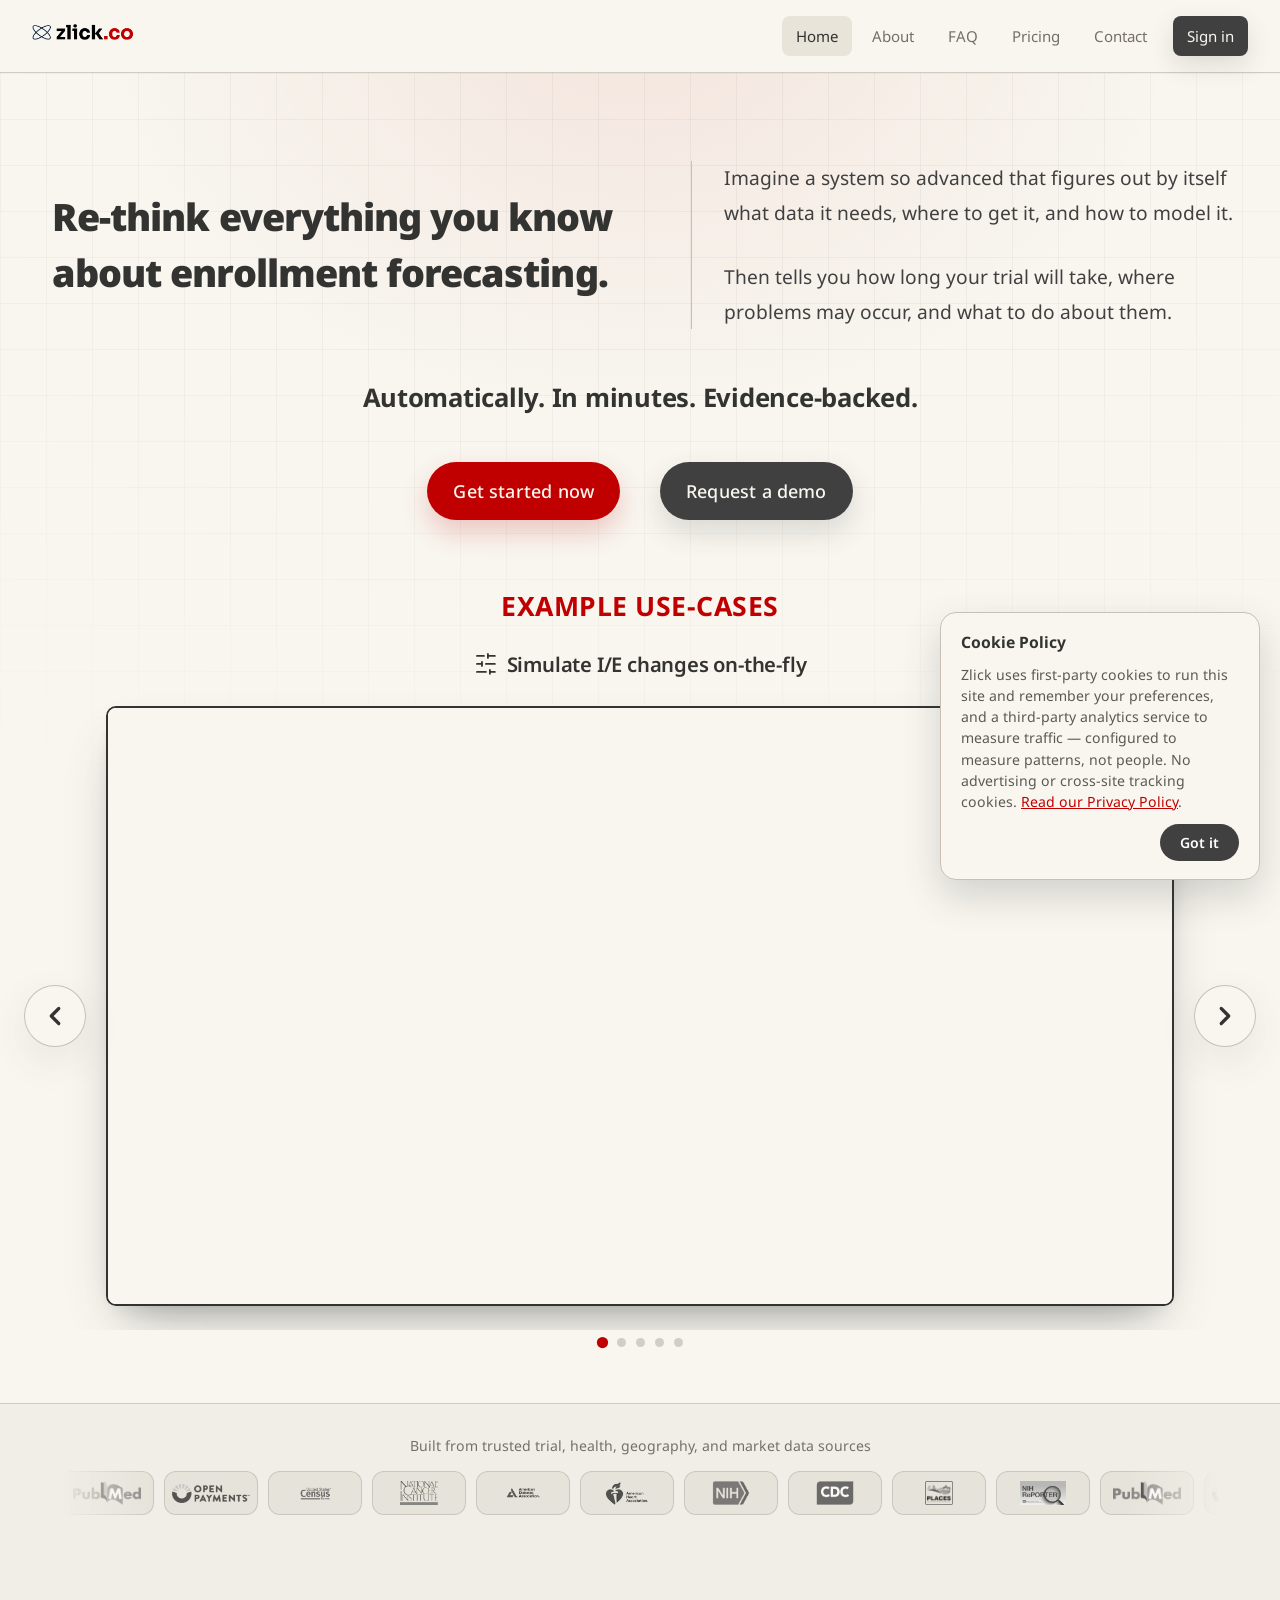
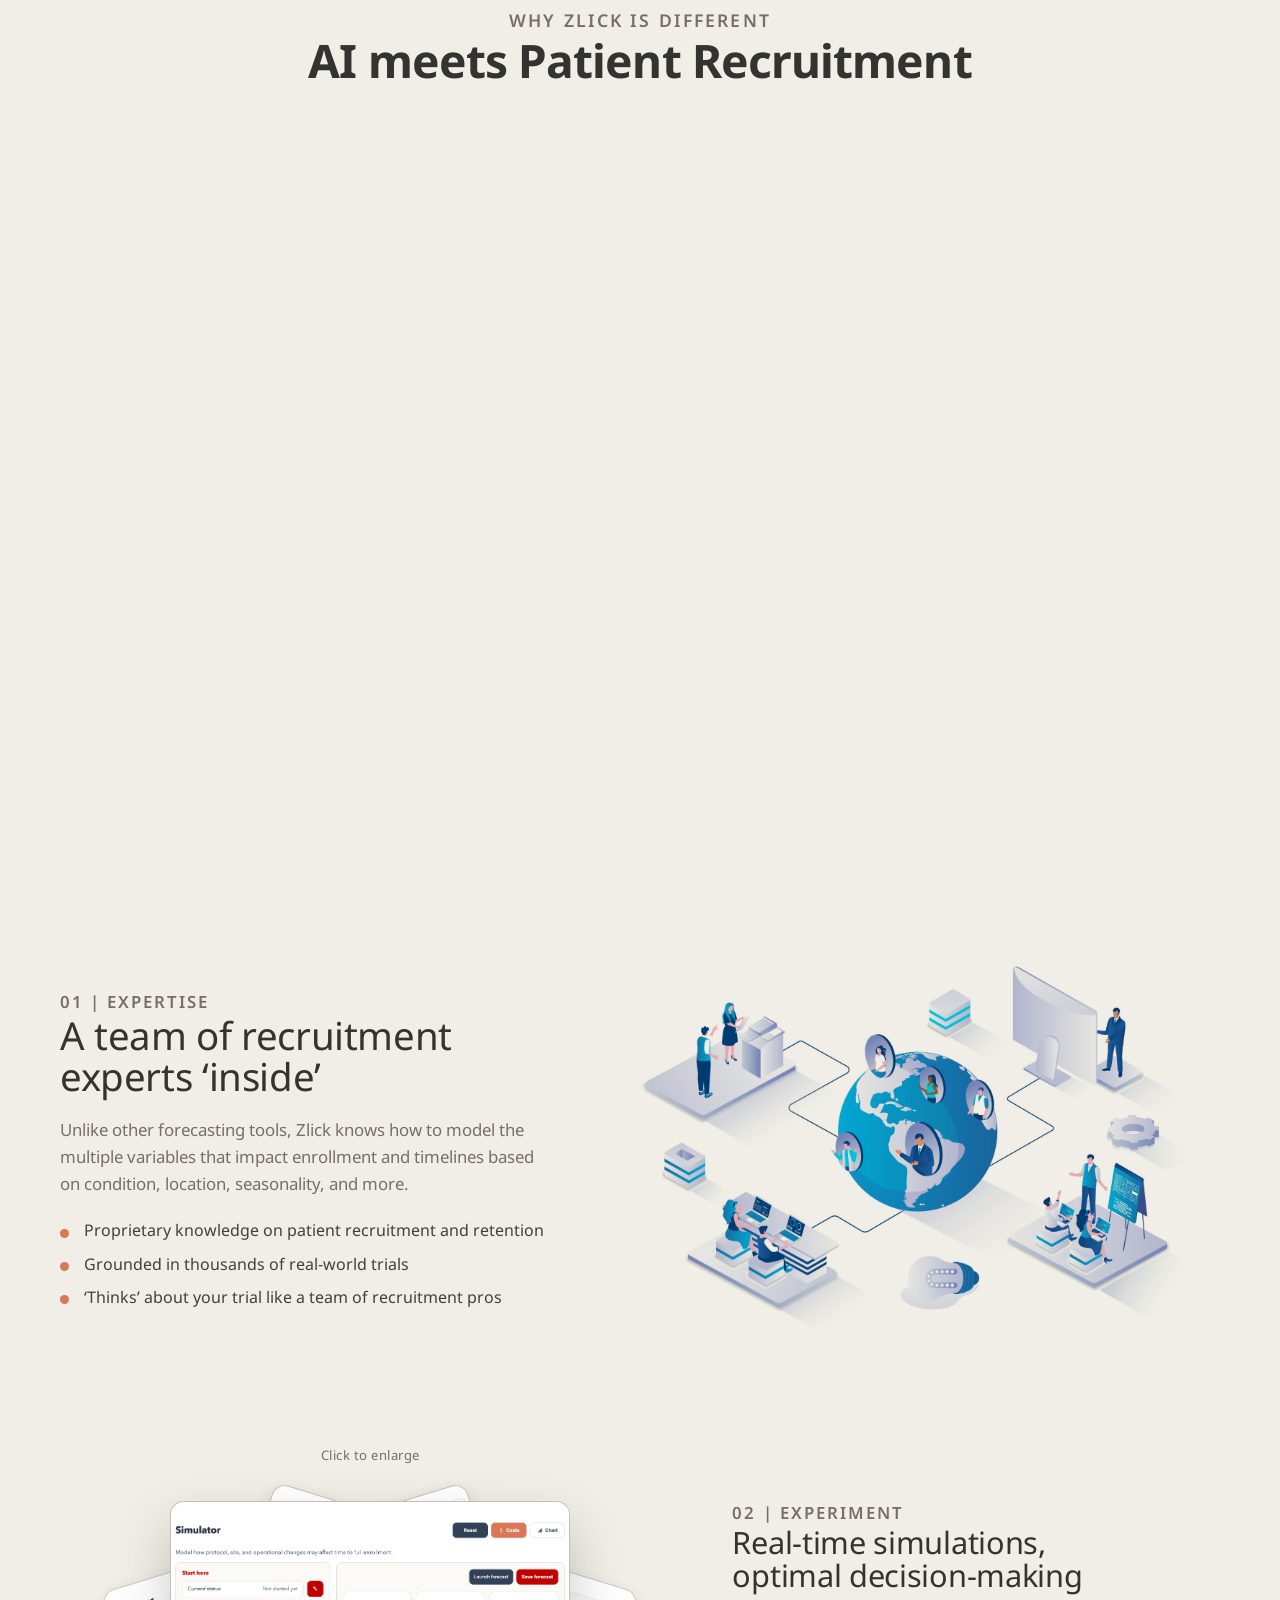
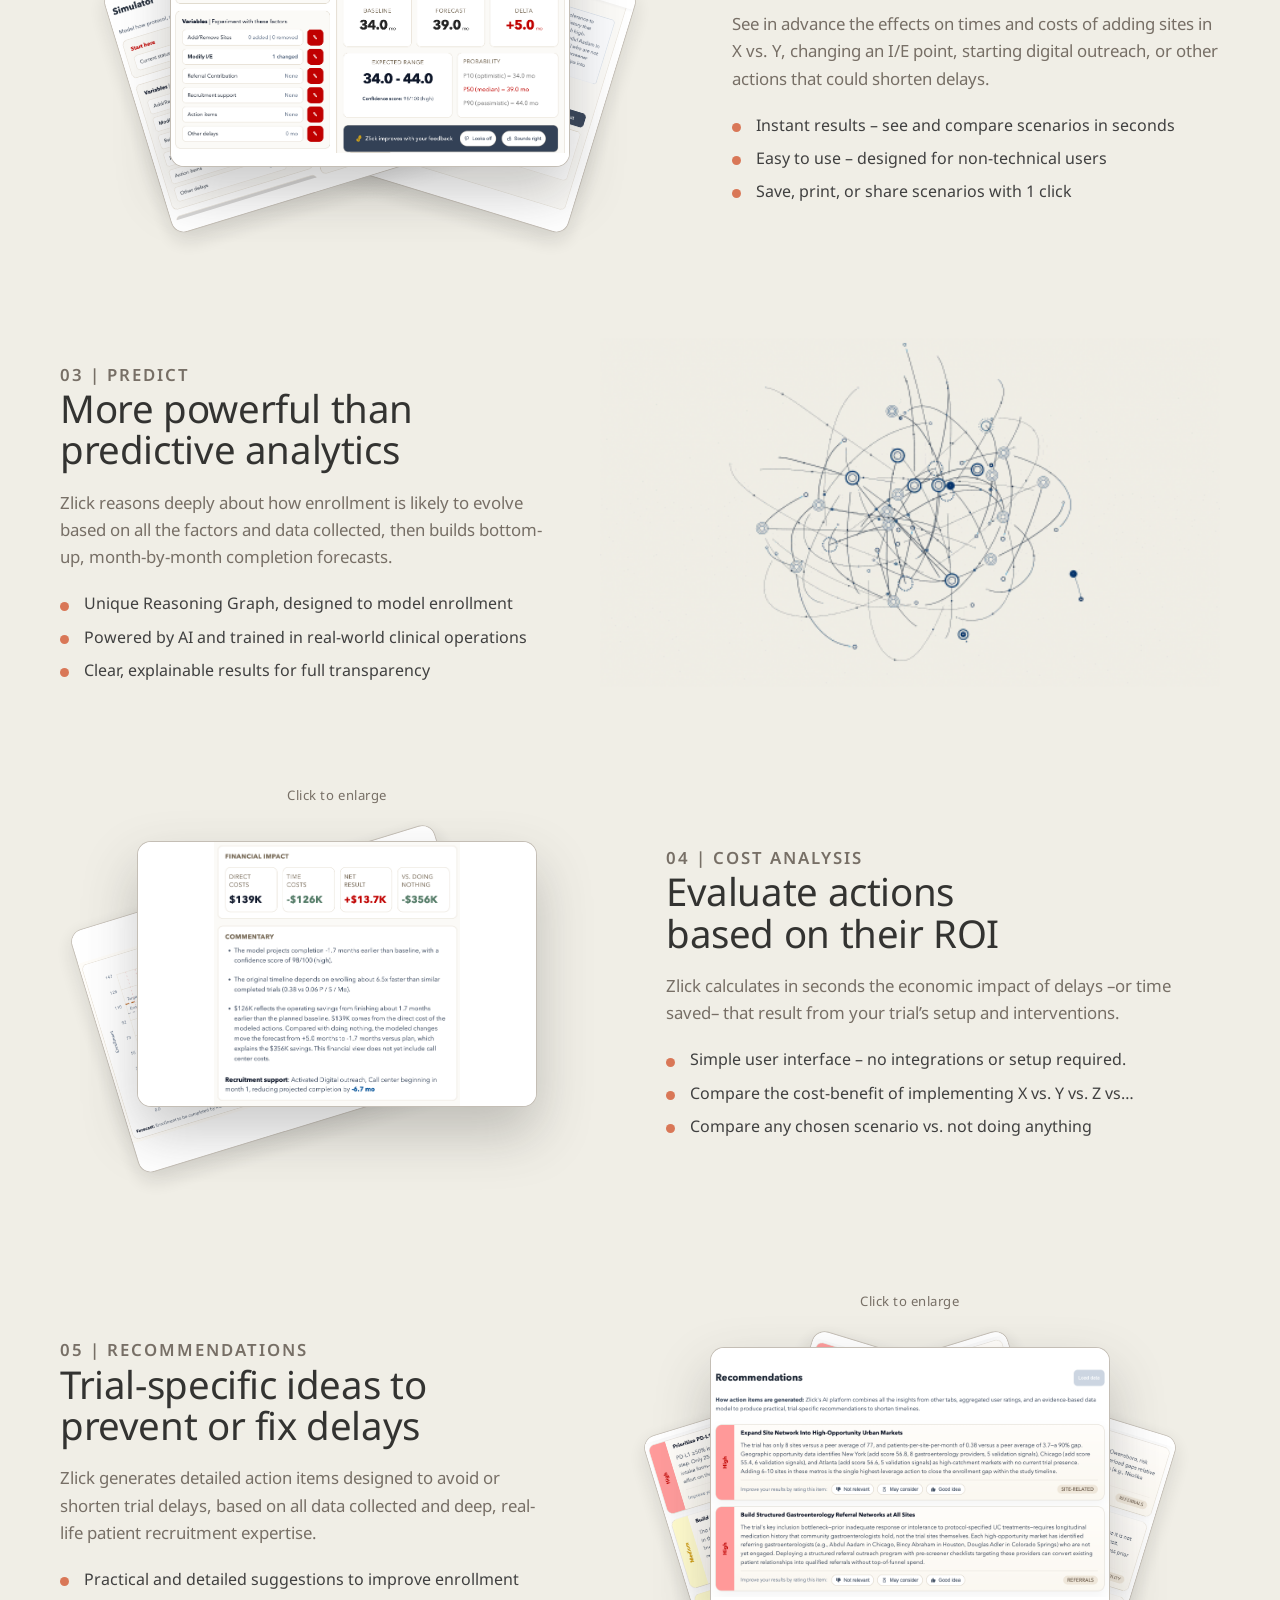
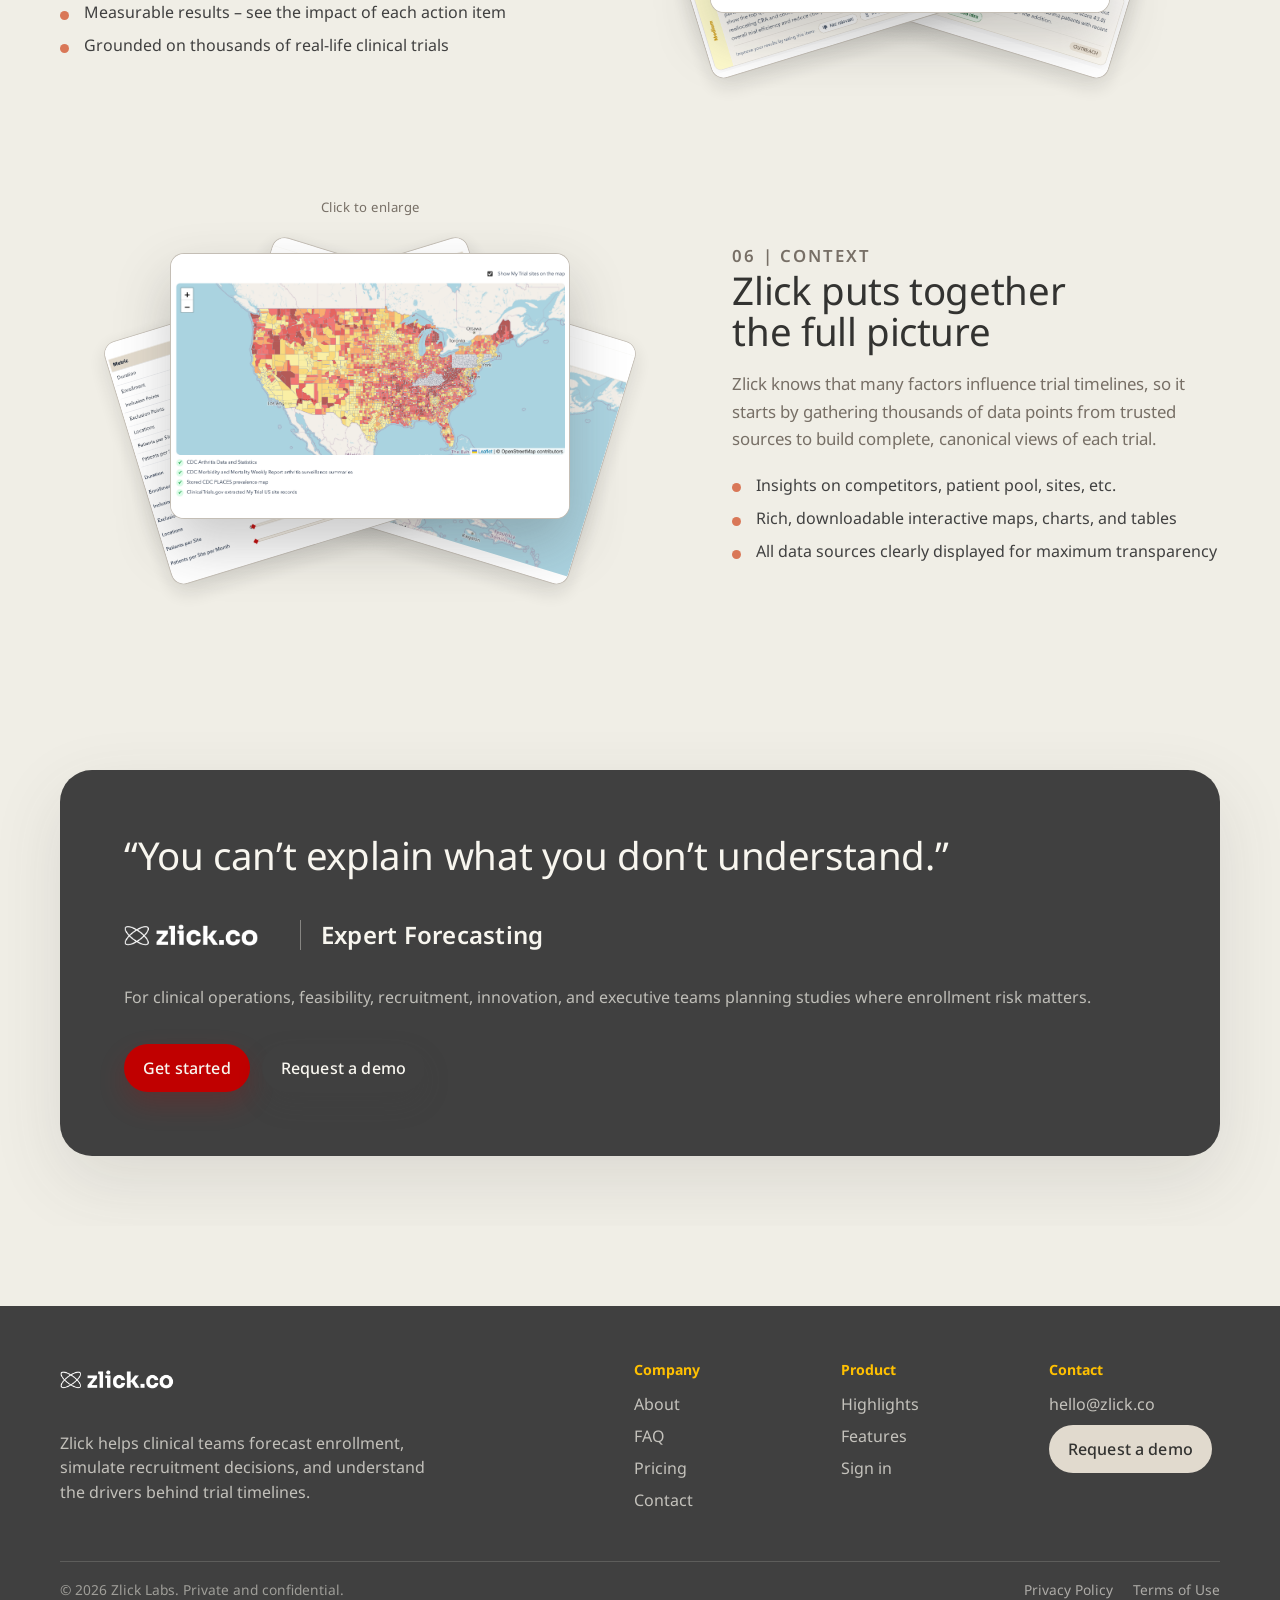
==== commit 76affd7f: "Home hero: reorder tagline to 'Automatically. In minutes. Evidence-backed.' Co-Authored-By: Claude O" ====
--- a/index.html
+++ b/index.html
@@ -56,7 +56,7 @@
                 <p class="hero-subtitle">Then tells you how long your trial will take, where problems may occur, and what to do about them.</p>
               </div>
             </div>
-            <p class="hero-tagline">Evidence-backed. Automatically. In minutes.</p>
+            <p class="hero-tagline">Automatically. In minutes. Evidence-backed.</p>
             <div class="hero-actions">
               <a class="button" href="https://app.zlick.co/auth/signup">Get started now</a>
               <button class="button button-secondary" type="button" data-open-demo>Request a demo</button>
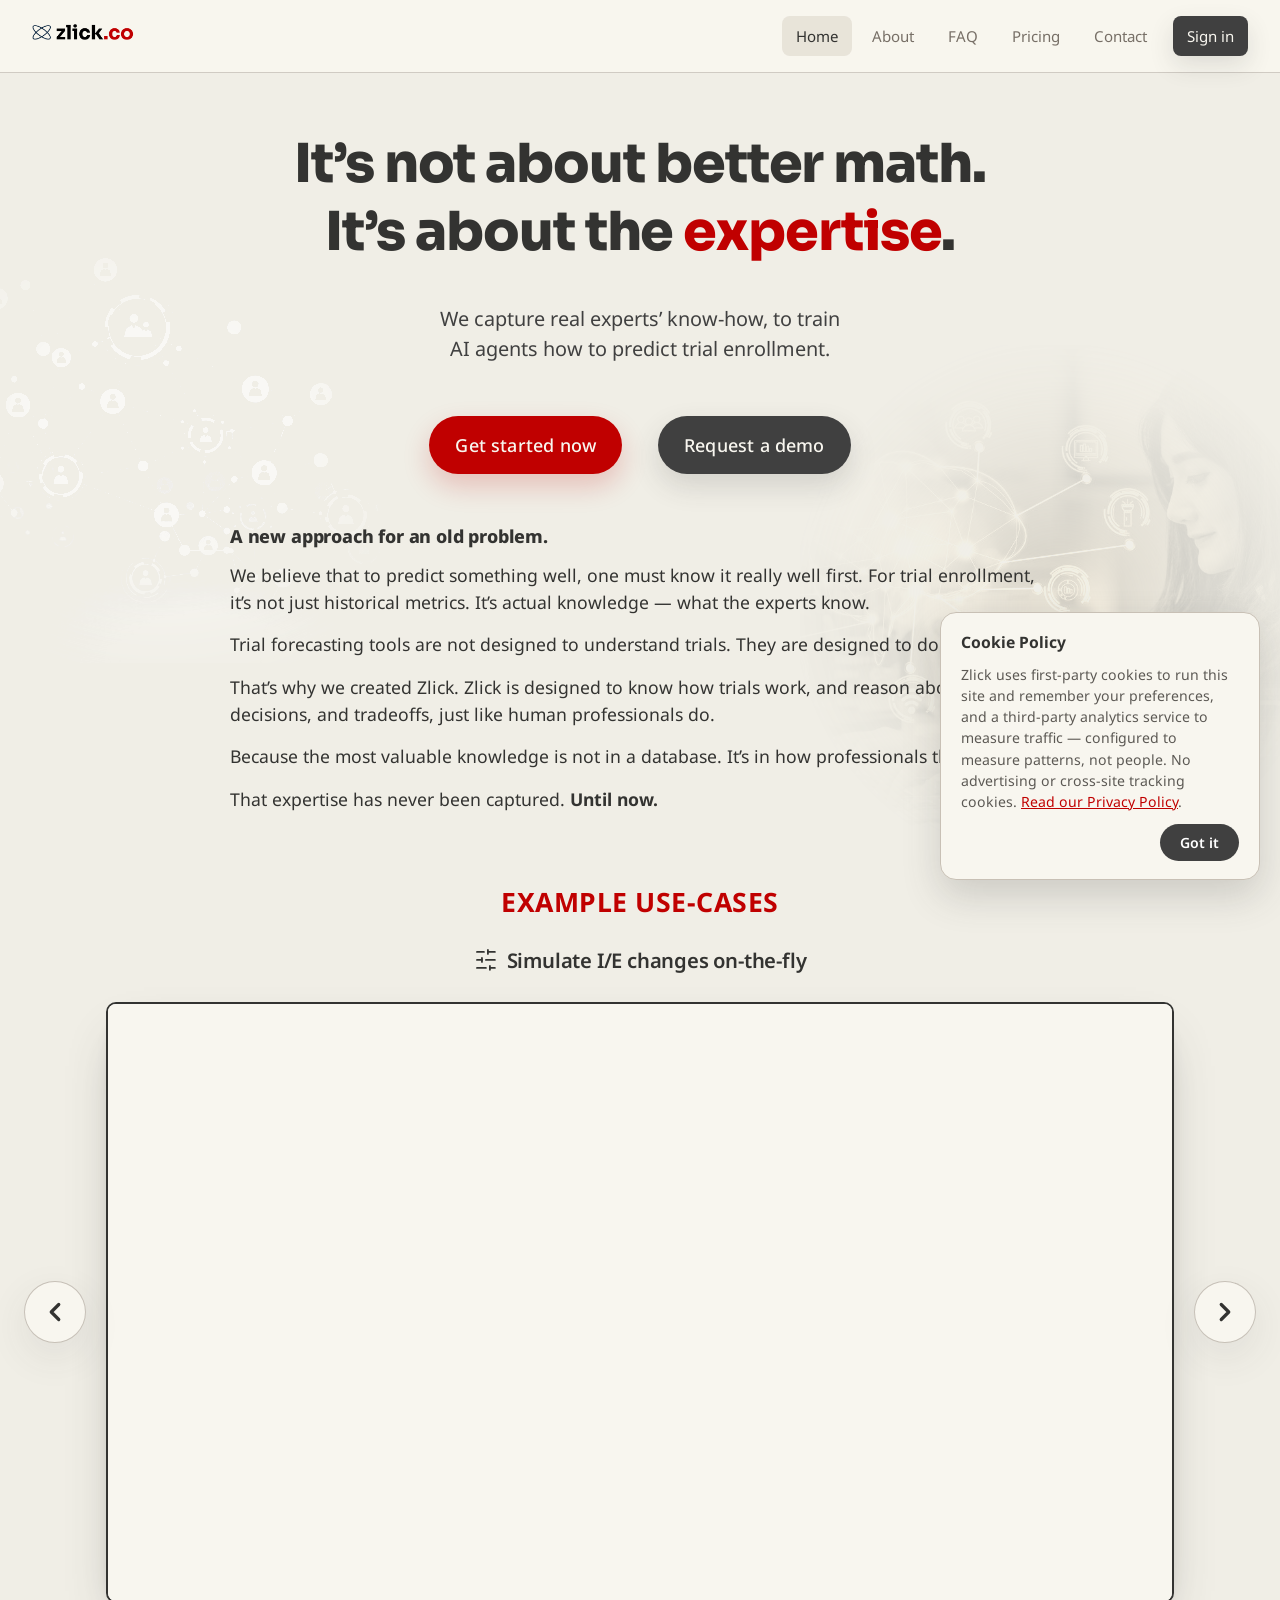
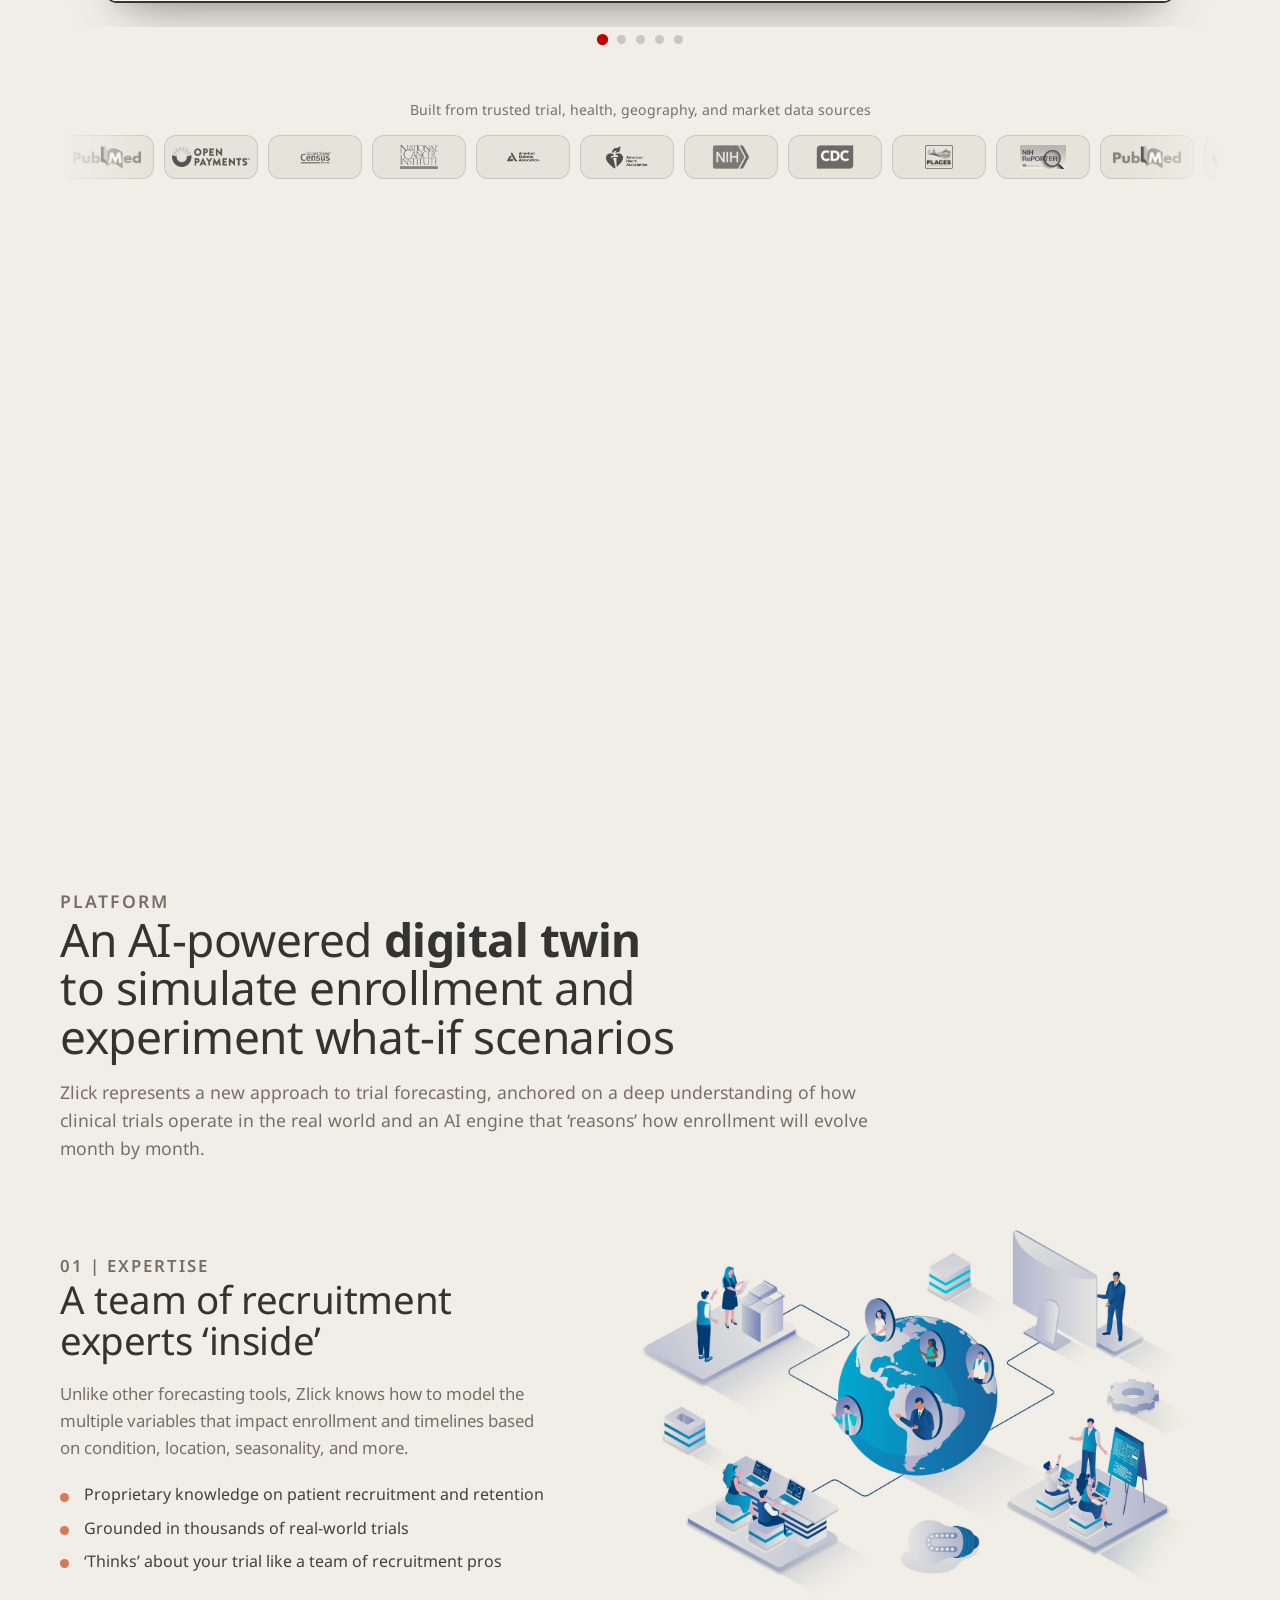
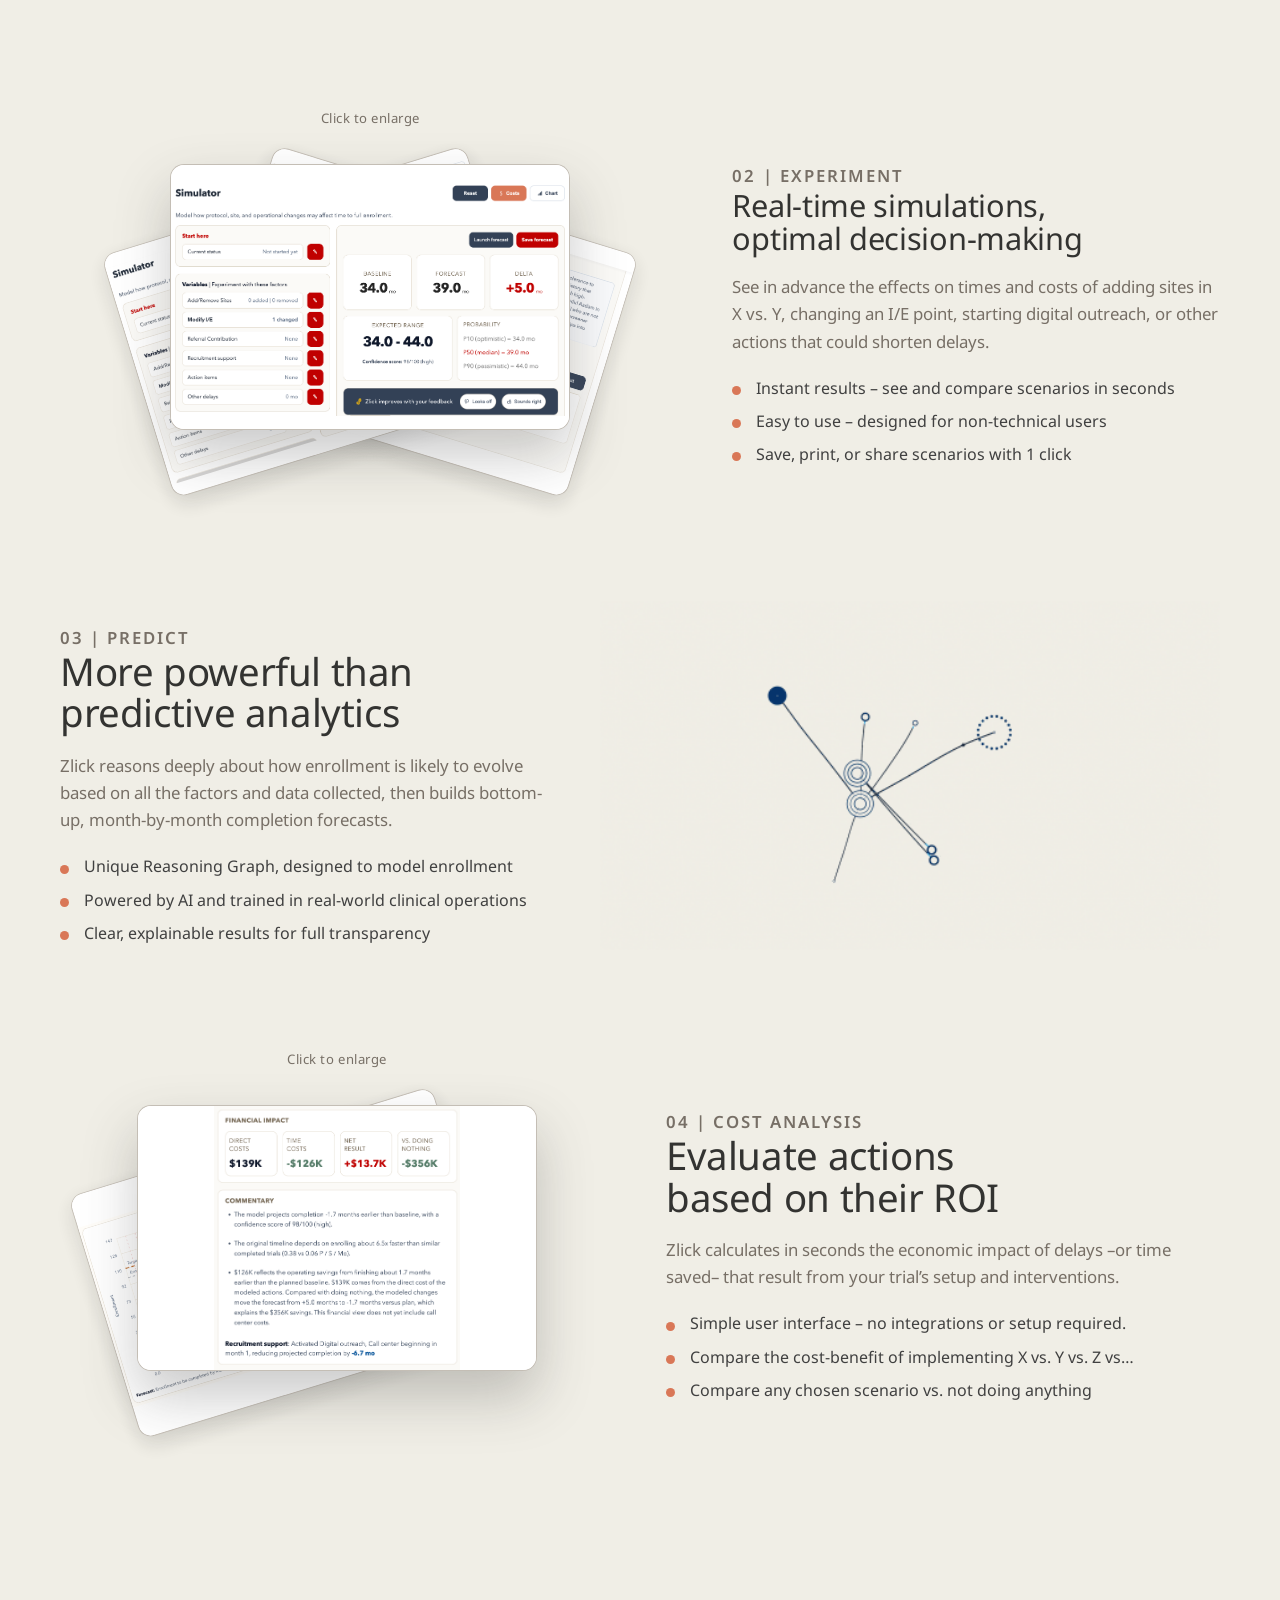
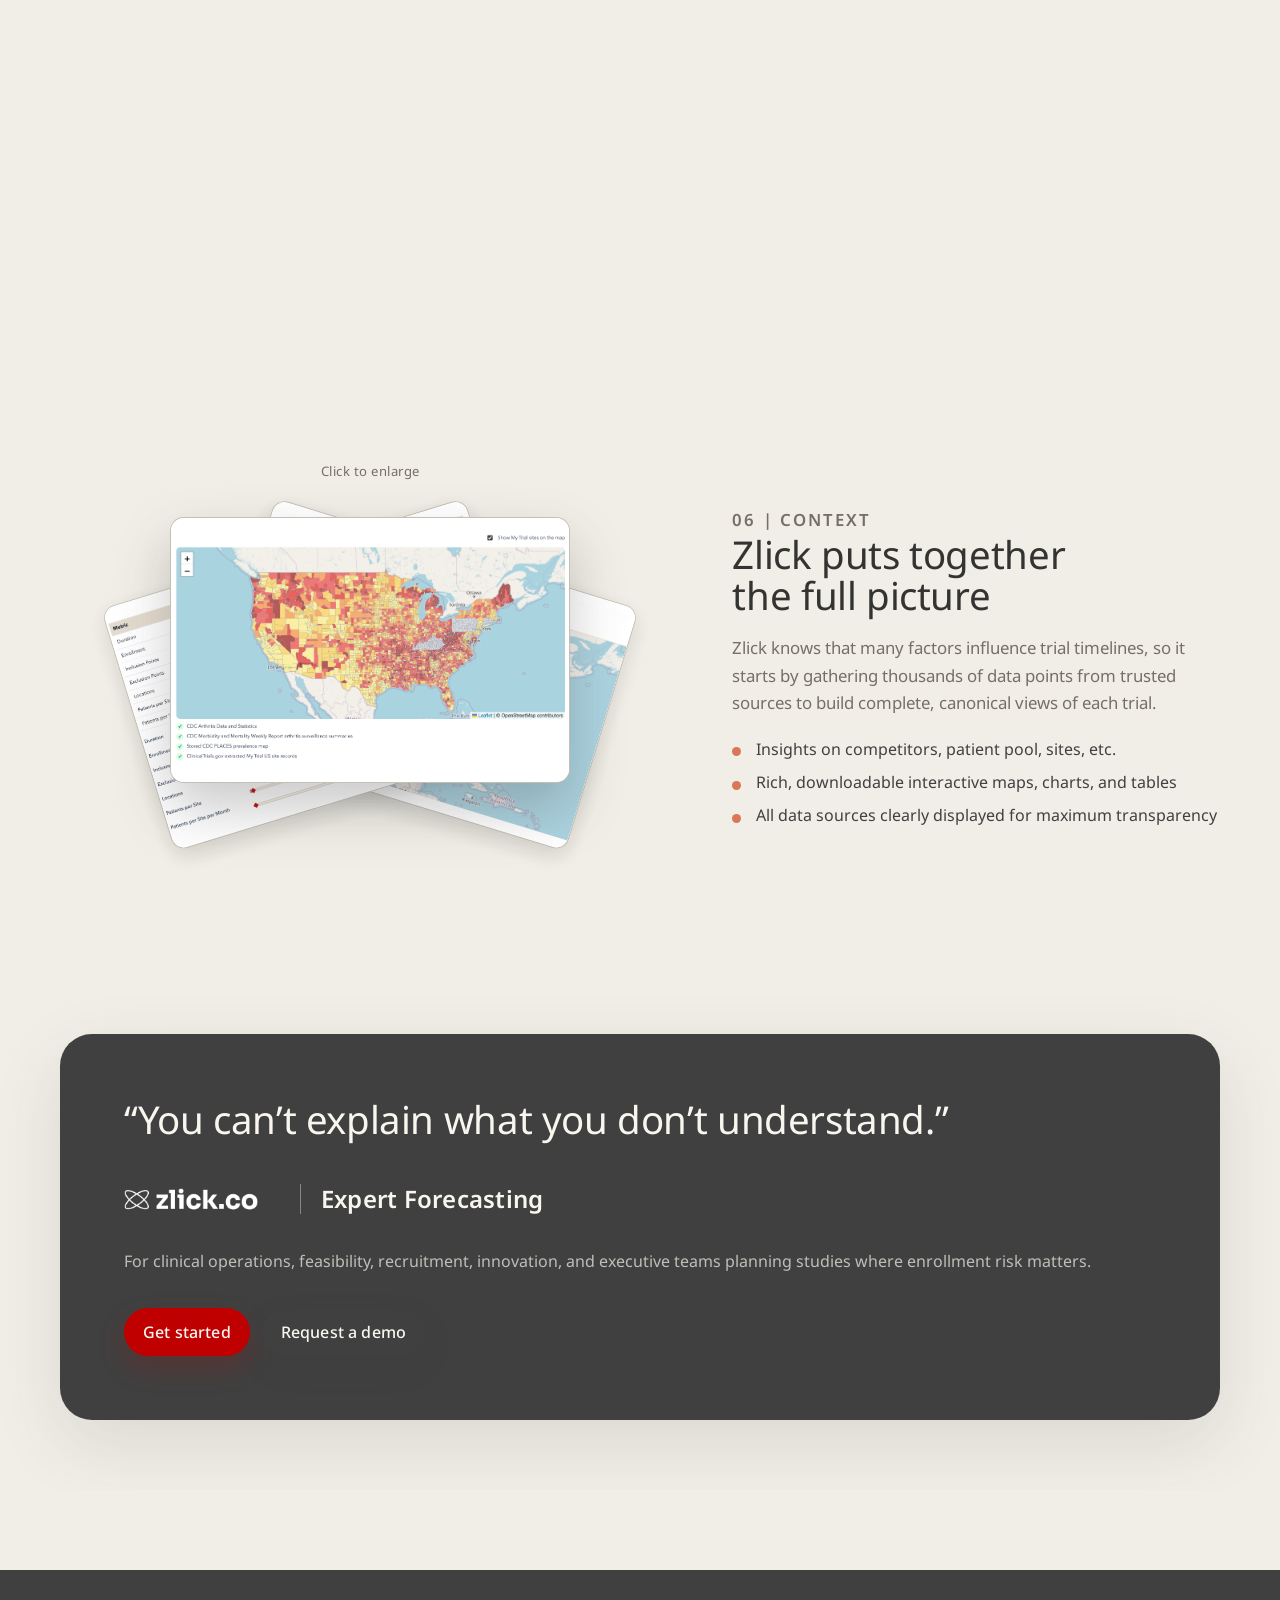
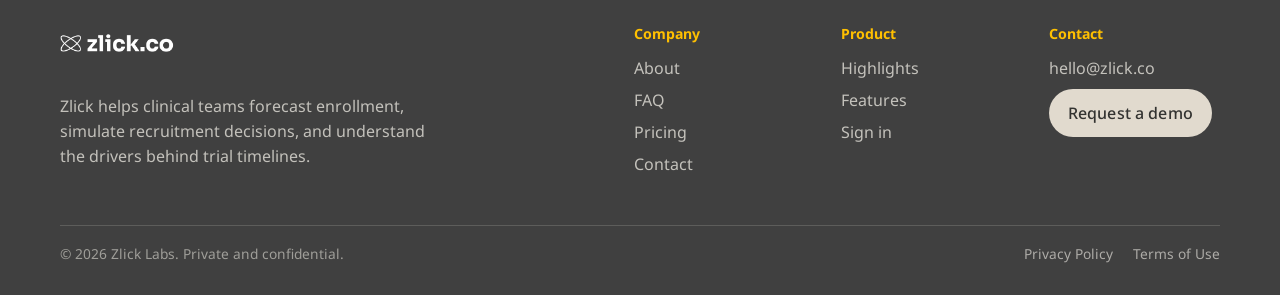
==== commit 15cf3d69: "Home hero redesign: centered title + expertise message, dual side images (expert network + AI photo)" ====
--- a/index.html
+++ b/index.html
@@ -16,8 +16,8 @@
     <link rel="icon" type="image/png" href="zlick-icon.png">
     <link rel="preconnect" href="https://fonts.googleapis.com">
     <link rel="preconnect" href="https://fonts.gstatic.com" crossorigin>
-    <link href="https://fonts.googleapis.com/css2?family=Noto+Sans:wght@400;500;600;700;800;900&display=swap" rel="stylesheet">
-    <link rel="stylesheet" href="styles.css?v=20260830b">
+    <link href="https://fonts.googleapis.com/css2?family=Noto+Sans:wght@400;500;600;700;800;900&family=Sora:wght@700;800&display=swap" rel="stylesheet">
+    <link rel="stylesheet" href="styles.css?v=20260903c">
   </head>
   <body>
     <header class="site-header">
@@ -40,29 +40,41 @@
     </header>
 
     <main class="page">
-      <section class="hero">
-        <div class="hero-layout">
-          <div class="hero-top">
-            <div class="hero-split">
-              <div class="hero-split__title">
-                <h1>
-                  <span>Re-think everything you know</span>
-                  <span>about enrollment forecasting.</span>
-                </h1>
-              </div>
-              <div class="hero-split__rule" aria-hidden="true"></div>
-              <div class="hero-split__body">
-                <p class="hero-subtitle">Imagine a system so advanced that figures out by itself what data it needs, where to get it, and how to model it.</p>
-                <p class="hero-subtitle">Then tells you how long your trial will take, where problems may occur, and what to do about them.</p>
-              </div>
-            </div>
-            <p class="hero-tagline">Automatically. In minutes. Evidence-backed.</p>
-            <div class="hero-actions">
+      <div class="heroblock">
+        <div class="hero-aside hero-aside--left" aria-hidden="true"></div>
+        <div class="hero-aside hero-aside--right" aria-hidden="true"></div>
+        <section class="hero2">
+          <div class="hero2-inner">
+            <h1>
+              <span>It&rsquo;s not about better math.</span>
+              <span>It&rsquo;s about the <span class="accent">expertise</span>.</span>
+            </h1>
+            <p class="hero2-lede">
+              <span>We capture real experts&rsquo; know-how, to train</span>
+              <span>AI agents how to predict trial enrollment.</span>
+            </p>
+            <div class="hero2-actions">
               <a class="button" href="https://app.zlick.co/auth/signup">Get started now</a>
               <button class="button button-secondary" type="button" data-open-demo>Request a demo</button>
             </div>
           </div>
-
+        </section>
+
+        <section class="vision" id="vision">
+          <div class="vision-panel">
+            <h3 class="vision-fixedtitle">A new approach for an old problem.</h3>
+            <div class="vision-text">
+              <p>We believe that to predict something well, one must know it really well first. For trial enrollment, it&rsquo;s not just historical metrics. It&rsquo;s actual knowledge &mdash; what the experts know.</p>
+              <p>Trial forecasting tools are not designed to understand trials. They are designed to do math.</p>
+              <p>That&rsquo;s why we created Zlick. Zlick is designed to know how trials work, and reason about context, decisions, and tradeoffs, just like human professionals do.</p>
+              <p>Because the most valuable knowledge is not in a database. It&rsquo;s in how professionals think.</p>
+              <p>That expertise has never been captured. <strong>Until now.</strong></p>
+            </div>
+          </div>
+        </section>
+      </div>
+
+      <section class="usecases" aria-label="Example use cases">
           <div class="hero-media hero-media--carousel">
             <p class="hero-howto">EXAMPLE USE-CASES</p>
             <div class="carousel" data-carousel>
@@ -120,7 +132,6 @@
               <div class="carousel-dots" role="tablist" aria-label="Use case navigation" data-carousel-dots></div>
             </div>
           </div>
-        </div>
       </section>
 
       <section class="trusted-strip" aria-label="Data sources">
--- a/styles.css
+++ b/styles.css
@@ -2089,3 +2089,59 @@
   .legal h2 { margin-top: 34px; }
   .legal-summary { padding: 20px 20px 16px; }
 }
+
+/* ============================================================
+   Home hero v3: centered hero + "A new approach" + use-cases
+   (integrated from the hero prototype)
+   ============================================================ */
+.heroblock { position: relative; overflow: hidden; }
+
+.hero-aside { position: absolute; z-index: 0; pointer-events: none; }
+@media (max-width: 900px) { .hero-aside { display: none; } }
+
+/* right: expert + AI photo (warm B&W) */
+.hero-aside--right {
+  top: 34%; right: -40px; width: 520px; height: 520px;
+  background: url("hero-bg.jpg") 50% 46% / cover no-repeat;
+  transform: scaleX(-1);
+  filter: grayscale(1) sepia(0.55) brightness(1.12) contrast(0.9);
+  opacity: 0.3;
+  -webkit-mask-image: radial-gradient(circle at 50% 50%, rgba(0,0,0,0.9) 8%, rgba(0,0,0,0.4) 40%, rgba(0,0,0,0.12) 60%, transparent 74%);
+  mask-image: radial-gradient(circle at 50% 50%, rgba(0,0,0,0.9) 8%, rgba(0,0,0,0.4) 40%, rgba(0,0,0,0.12) 60%, transparent 74%);
+}
+
+/* left: expert network (white over cream via lighten blend) */
+.hero-aside--left {
+  top: 15%; left: -150px; width: 600px; height: 470px;
+  background: url("hero-net.jpg") 50% 45% / cover no-repeat;
+  filter: grayscale(1) brightness(1.08) contrast(1.06);
+  mix-blend-mode: lighten;
+  opacity: 0.58;
+  -webkit-mask-image: radial-gradient(ellipse 68% 72% at 52% 50%, #000 32%, rgba(0,0,0,0.3) 62%, transparent 80%);
+  mask-image: radial-gradient(ellipse 68% 72% at 52% 50%, #000 32%, rgba(0,0,0,0.3) 62%, transparent 80%);
+}
+
+.hero2 { position: relative; z-index: 1; text-align: center; padding: 58px 0 26px; }
+.hero2-inner { width: min(1100px, calc(100vw - 48px)); margin: 0 auto; }
+.hero2 h1 { margin: 0; font-family: "Sora", var(--font-display); font-weight: 800; font-size: clamp(2rem, 4.2vw, 3.5rem); line-height: 1.26; letter-spacing: -0.02em; color: var(--ink); }
+.hero2 h1 span { display: block; }
+.hero2 h1 .accent { display: inline; color: var(--red); }
+.hero2-lede { margin: 38px auto 0; color: var(--dark); font-size: clamp(1.18rem, 1.55vw, 1.44rem); line-height: 1.5; }
+.hero2-lede span { display: block; }
+.hero2-actions { display: flex; align-items: center; justify-content: center; flex-wrap: wrap; gap: 36px; margin-top: 52px; }
+.hero2-actions .button { min-width: 190px; min-height: 58px; padding: 0 26px; font-size: 1.12rem; }
+
+.vision { position: relative; z-index: 1; padding: 24px 0 60px; }
+.vision-panel { width: min(820px, calc(100vw - 48px)); margin: 0 auto; }
+.vision-fixedtitle { margin: 0 0 14px; font-family: var(--font-display); font-weight: 800; font-size: clamp(1.1rem, 1.4vw, 1.28rem); letter-spacing: -0.01em; color: var(--ink); }
+.vision-text p { margin: 0 0 0.9em; font-size: 1.1rem; line-height: 1.52; color: var(--ink); }
+.vision-text p:last-child { margin-bottom: 0; }
+.vision-text strong { font-weight: 700; }
+
+.usecases { padding: 4px 0 24px; }
+.usecases .hero-media { margin: 12px auto 0; }
+
+@media (max-width: 640px) {
+  .hero2-lede { font-size: 1.14rem; }
+  .vision { padding: 20px 0 48px; }
+}
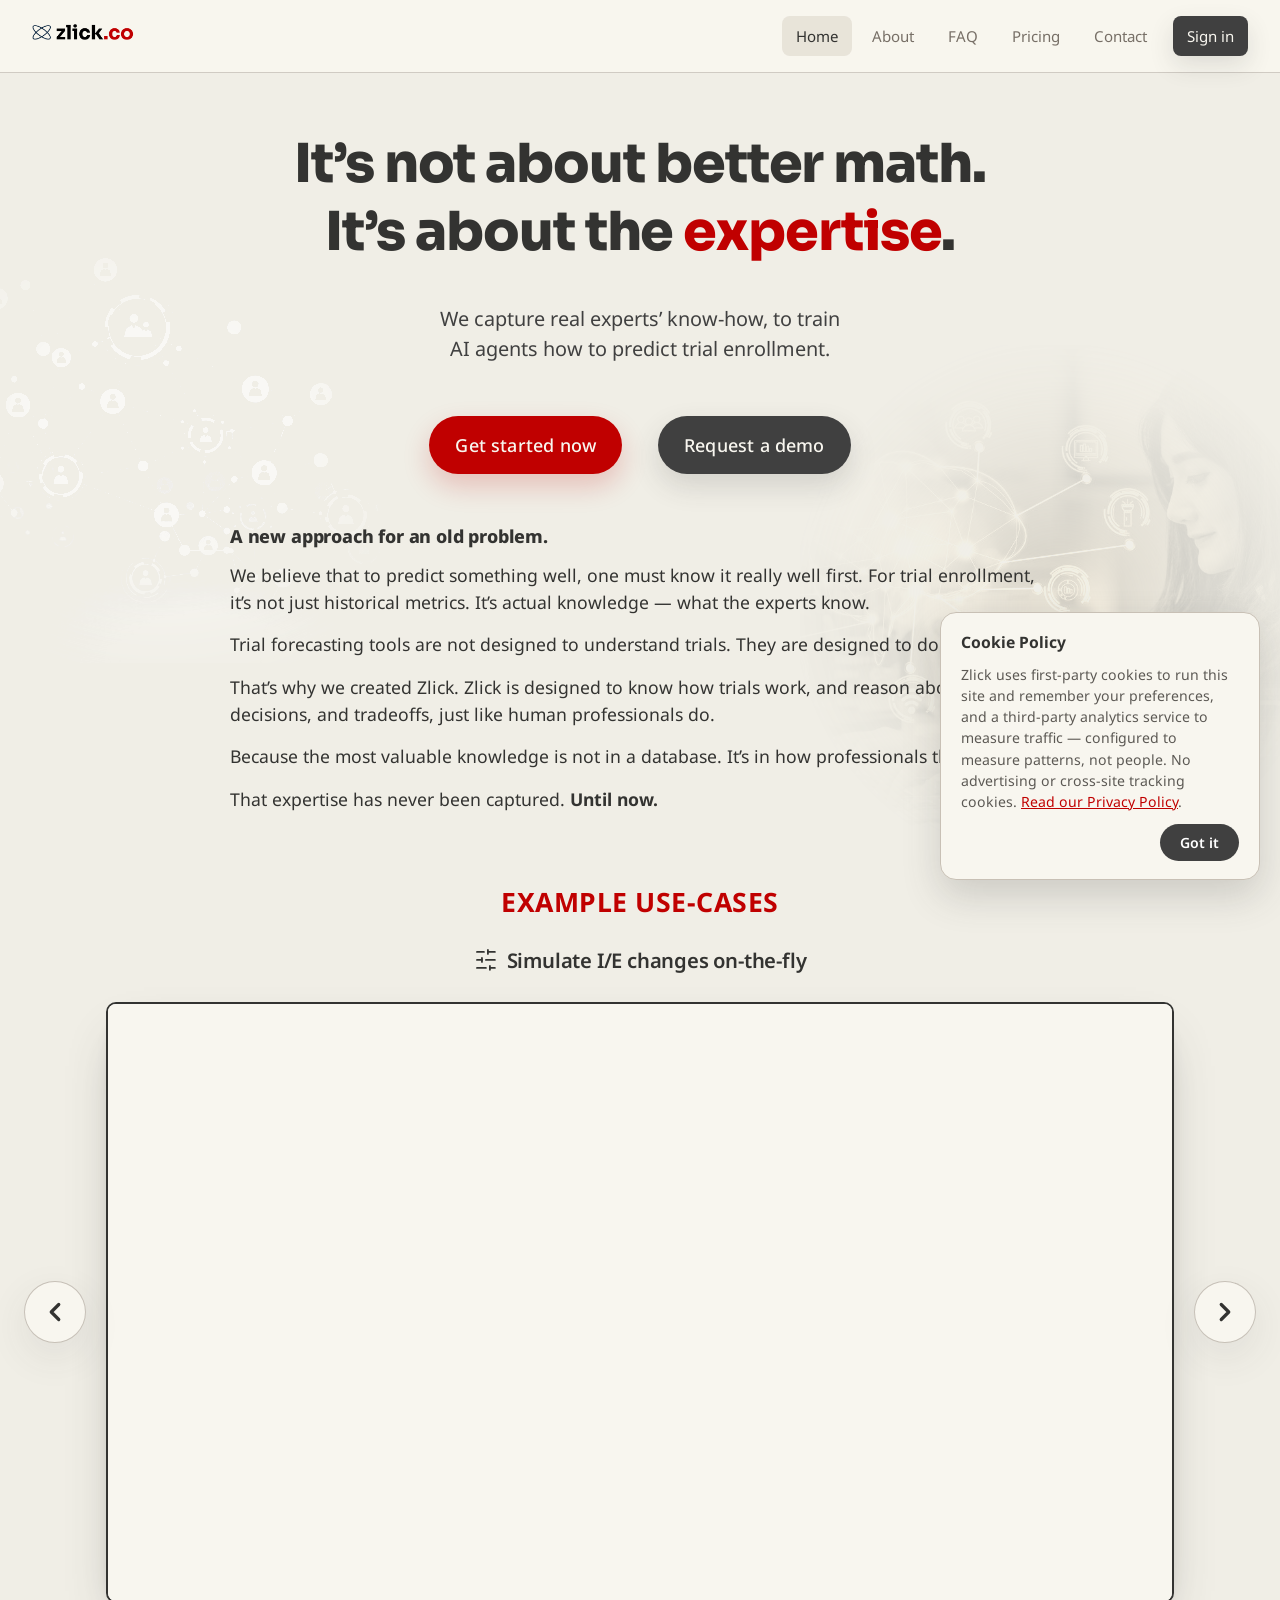
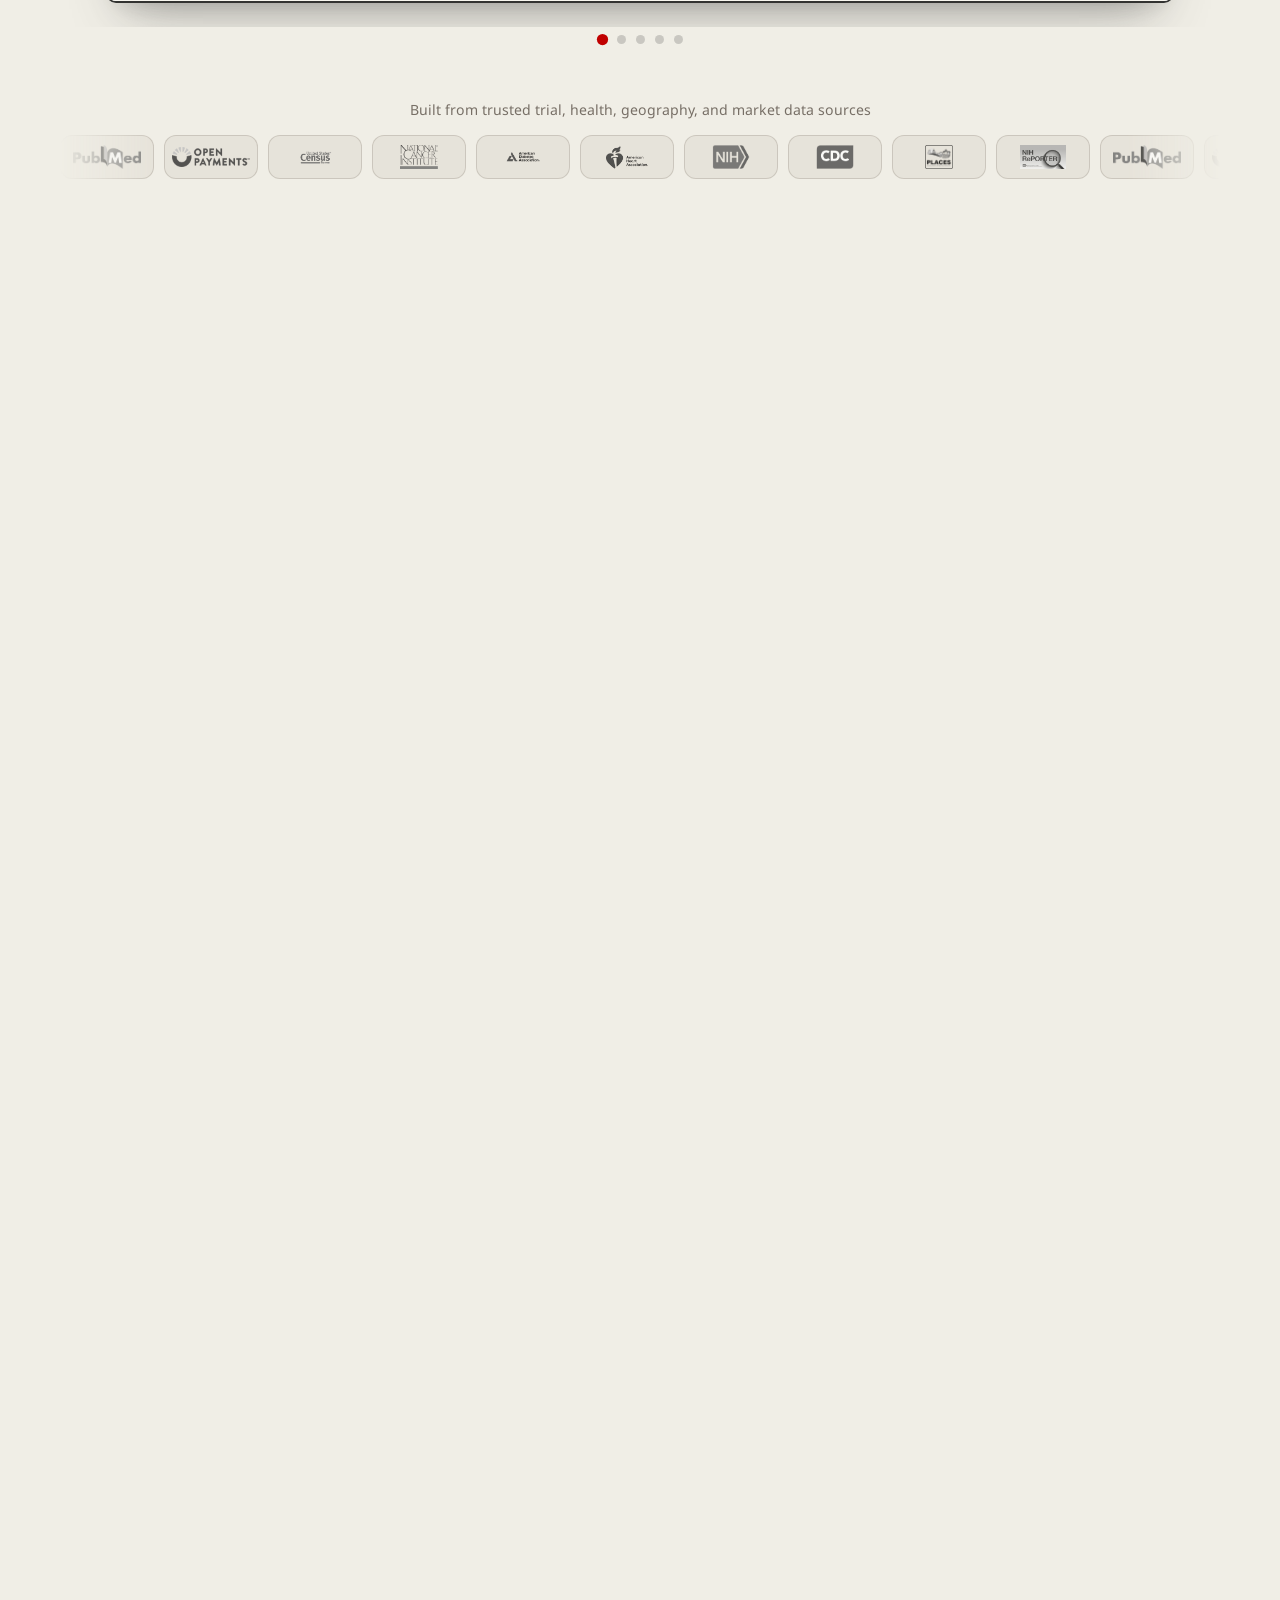
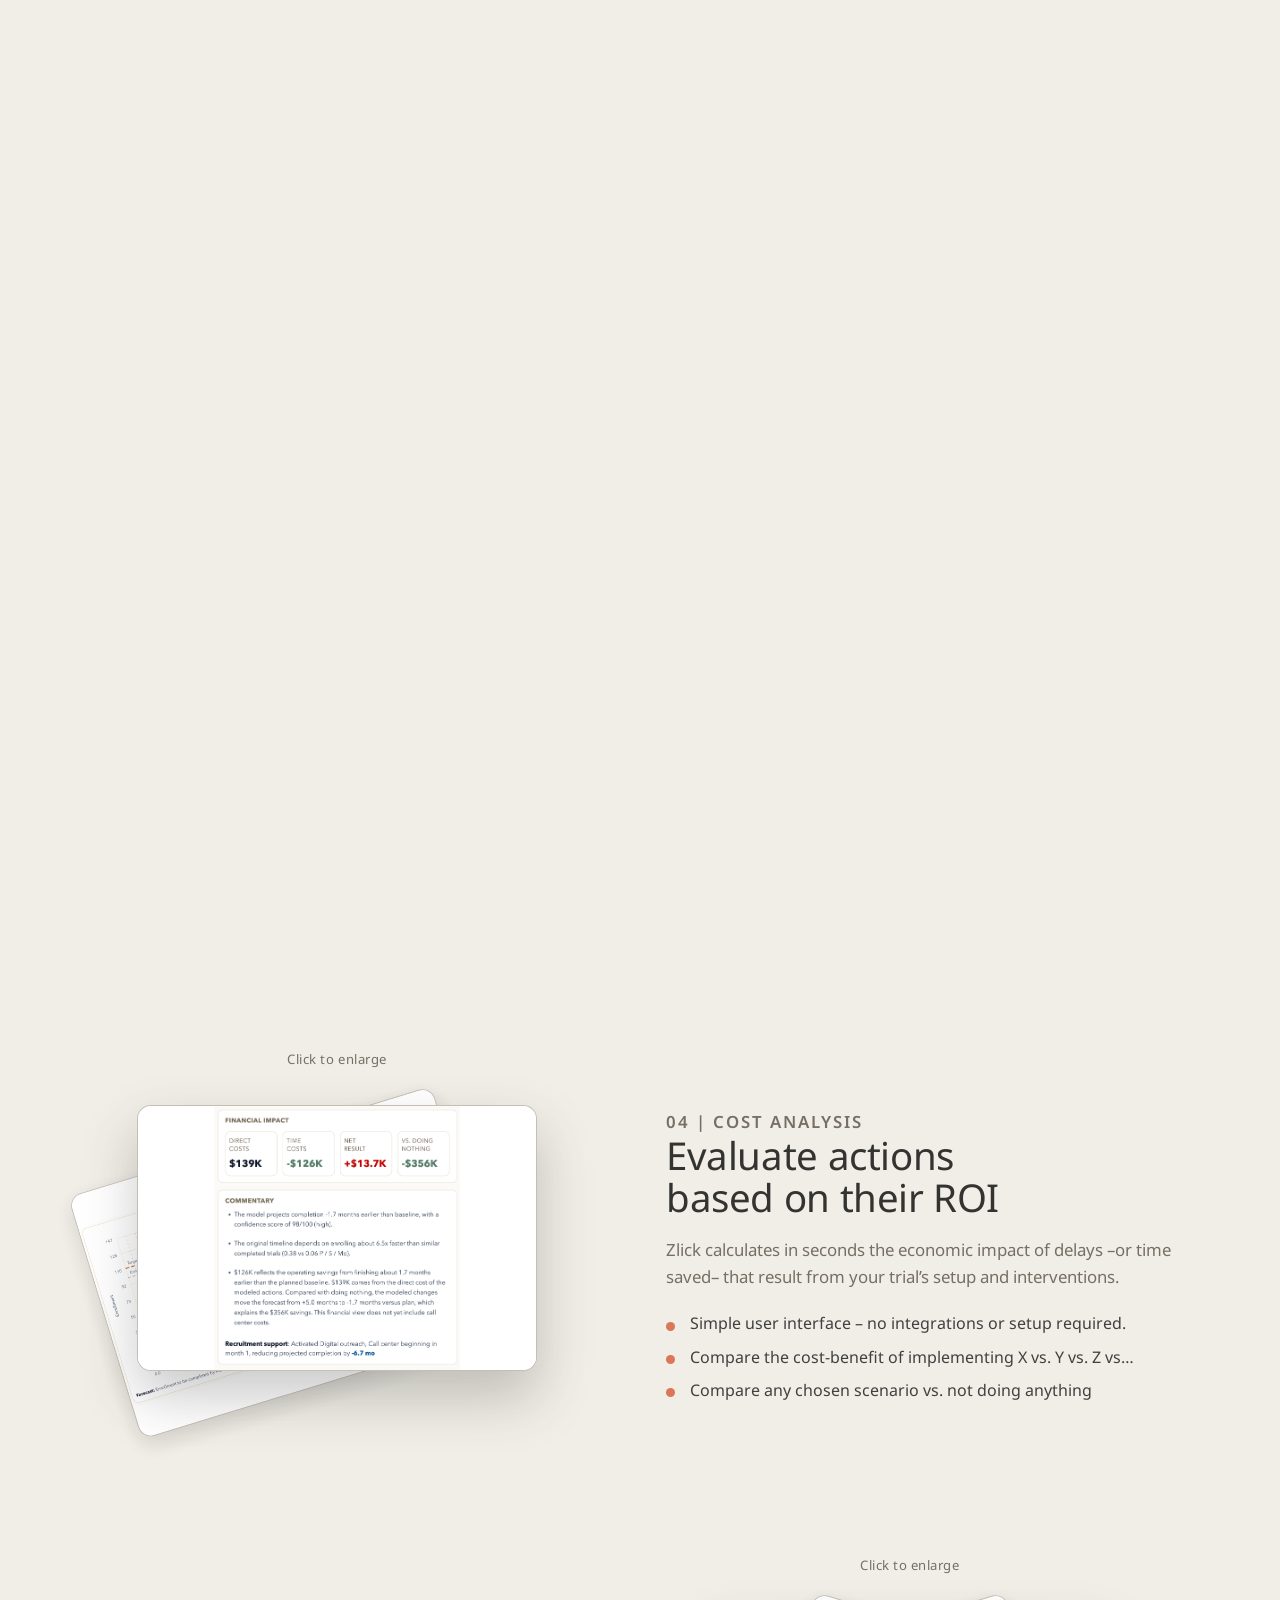
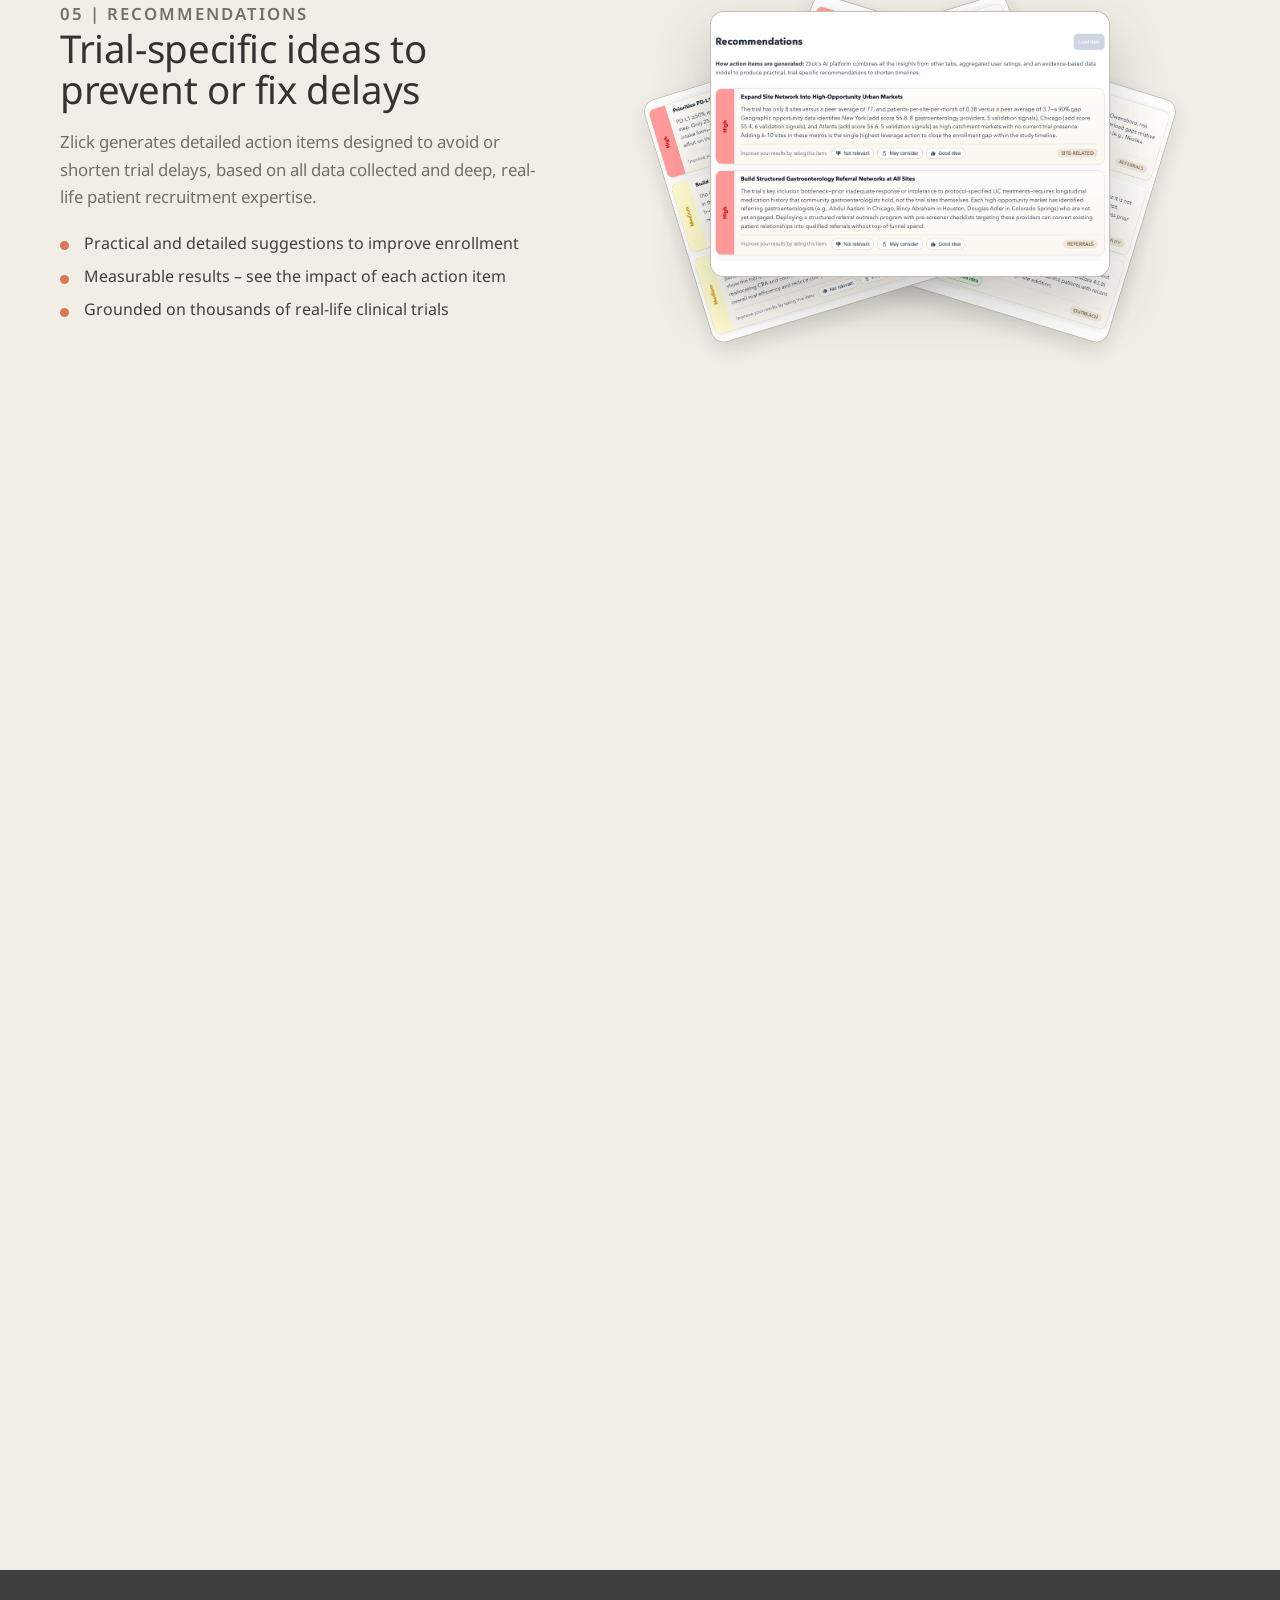
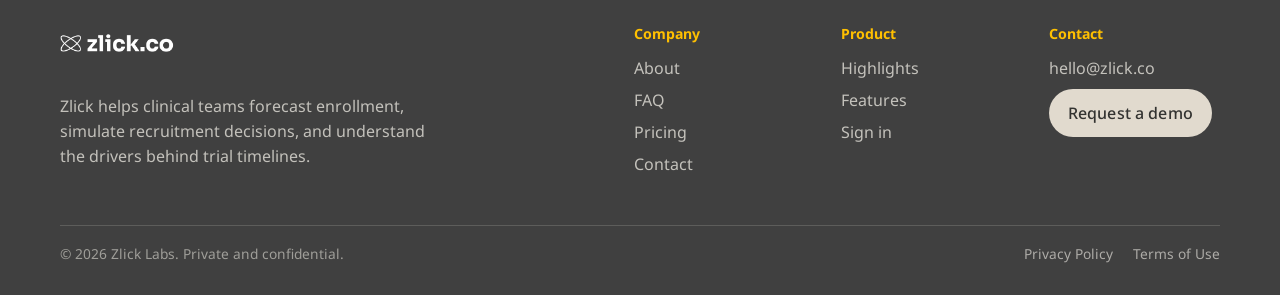
==== commit 84f8631a: "Clean up dead CSS from the old two-column hero and unused hero video player Remove .hero/.hero-split" ====
--- a/index.html
+++ b/index.html
@@ -17,7 +17,7 @@
     <link rel="preconnect" href="https://fonts.googleapis.com">
     <link rel="preconnect" href="https://fonts.gstatic.com" crossorigin>
     <link href="https://fonts.googleapis.com/css2?family=Noto+Sans:wght@400;500;600;700;800;900&family=Sora:wght@700;800&display=swap" rel="stylesheet">
-    <link rel="stylesheet" href="styles.css?v=20260903c">
+    <link rel="stylesheet" href="styles.css?v=20260903d">
   </head>
   <body>
     <header class="site-header">
--- a/styles.css
+++ b/styles.css
@@ -170,92 +170,6 @@
   text-transform: uppercase;
 }
 
-/* Hero top line — larger, heavier, wider tracking */
-.hero-top .eyebrow {
-  color: var(--ink);
-  font-size: 0.98rem;
-  font-weight: 700;
-  letter-spacing: 0.24em;
-  margin-bottom: 22px;
-}
-
-.hero {
-  position: relative;
-  width: 100%;
-  min-height: min(620px, calc(100dvh - 72px));
-  border-bottom: 1px solid rgba(193, 187, 178, 0.72);
-  background: var(--surface);
-  overflow: hidden;
-}
-
-/* Faint analytics grid texture, masked to fade toward the edges */
-.hero::before {
-  content: "";
-  position: absolute;
-  inset: 0;
-  z-index: 0;
-  pointer-events: none;
-  background-image:
-    linear-gradient(rgba(64, 64, 64, 0.05) 1px, transparent 1px),
-    linear-gradient(90deg, rgba(64, 64, 64, 0.05) 1px, transparent 1px);
-  background-size: 46px 46px, 46px 46px;
-  -webkit-mask-image: radial-gradient(115% 78% at 50% 0%, #000 32%, transparent 82%);
-  mask-image: radial-gradient(115% 78% at 50% 0%, #000 32%, transparent 82%);
-}
-
-/* Soft brand glow behind the headline */
-.hero::after {
-  content: "";
-  position: absolute;
-  inset: 0;
-  z-index: 0;
-  pointer-events: none;
-  background: radial-gradient(68% 48% at 50% -4%, rgba(192, 0, 0, 0.07), transparent 62%);
-}
-
-.hero-layout {
-  position: relative;
-  z-index: 1;
-  width: min(1400px, calc(100vw - 64px));
-  min-height: inherit;
-  margin: 0 auto;
-  display: flex;
-  flex-direction: column;
-  align-items: center;
-  padding: 88px 0 56px;
-}
-
-.hero-top {
-  position: relative;
-  z-index: 2;
-  width: 100%;
-  max-width: 1400px;
-  text-align: center;
-  animation: rise-in 640ms var(--ease-out) both;
-}
-
-.hero h1 {
-  margin: 0;
-  font-family: var(--font-display);
-  font-size: clamp(3rem, 6.1vw, 4.85rem);
-  line-height: 1.05;
-  font-weight: 700;
-  letter-spacing: -0.02em;
-  color: var(--ink);
-}
-
-.hero h1 > span {
-  display: block;
-}
-
-.hero h1 > span + span {
-  margin-top: 0.08em;
-}
-
-.title-accent {
-  color: var(--red);
-}
-
 .type-rotate {
   color: inherit;
   /* reserve a fixed slot (widest word ~9.55em) and left-align the word so
@@ -287,127 +201,6 @@
   .type-rotate::after { animation: none; }
 }
 
-.hero-subtitle {
-  margin: 34px auto 0;
-  max-width: 820px;
-  color: var(--dark);
-  font-size: clamp(1.03rem, 1.2vw, 1.18rem);
-  line-height: 1.58;
-  text-wrap: balance;
-}
-
-.hero-kicker {
-  margin-top: 16px;
-  font-weight: 700;
-  color: var(--ink);
-}
-
-/* Two-column hero: title | divider | subtitle */
-.hero-split {
-  display: grid;
-  grid-template-columns: minmax(0, 1.09fr) 1px minmax(0, 0.91fr);
-  align-items: stretch;
-  gap: 32px;
-  width: 100%;
-  max-width: 1400px;
-  margin: 0 auto;
-  text-align: left;
-}
-
-.hero-split__title {
-  display: flex;
-  align-items: center;
-  padding-left: 20px;
-}
-
-.hero-split__title h1 {
-  font-size: clamp(1.7rem, 2.95vw, 2.8rem);
-  font-weight: 900;
-  line-height: 1.12;
-  letter-spacing: -0.025em;
-}
-
-.hero-split__title h1 > span + span {
-  margin-top: 0.34em;
-}
-
-.hero-split__rule {
-  width: 1px;
-  background: var(--line);
-}
-
-.hero-split__body {
-  display: flex;
-  flex-direction: column;
-  justify-content: center;
-}
-
-.hero-split__body .hero-subtitle {
-  margin: 0;
-  max-width: none;
-  font-size: clamp(1.05rem, 1.5vw, 1.3rem);
-  line-height: 1.8;
-  text-wrap: balance;
-}
-
-.hero-split__body .hero-subtitle + .hero-subtitle {
-  margin-top: 30px;
-}
-
-.hero-split__body .hero-subtitle--balance {
-  text-wrap: balance;
-}
-
-@media (max-width: 900px) {
-  .hero-split {
-    grid-template-columns: 1fr;
-    gap: 22px;
-    max-width: 620px;
-    text-align: center;
-  }
-  .hero-split__title {
-    justify-content: center;
-  }
-  .hero-split__rule {
-    width: auto;
-    height: 1px;
-  }
-}
-
-.hero-note {
-  margin: 18px 0 0;
-  max-width: 640px;
-  color: var(--muted);
-  font-size: 1rem;
-  line-height: 1.6;
-}
-
-.hero-tagline {
-  margin: 54px 0 0;
-  text-align: center;
-  font-family: var(--font-display);
-  font-weight: 700;
-  color: var(--ink);
-  font-size: clamp(1.1rem, 2.0vw, 1.875rem);
-  line-height: 1.2;
-  letter-spacing: -0.01em;
-}
-
-.hero-actions {
-  display: flex;
-  align-items: center;
-  justify-content: center;
-  flex-wrap: wrap;
-  gap: 40px;
-  margin-top: 48px;
-}
-
-.hero-actions .button {
-  min-width: 190px;
-  min-height: 58px;
-  padding: 0 26px;
-  font-size: 1.12rem;
-}
 
 .cta-row {
   display: flex;
@@ -475,98 +268,6 @@
   animation: rise-in 820ms var(--ease-out) 120ms both;
 }
 
-.hero-video-frame {
-  position: relative;
-  width: 100%;
-  aspect-ratio: 16 / 9;
-  border: 5px solid #ffffff;
-  border-radius: 16px;
-  overflow: hidden;
-  background: #ffffff;
-  box-shadow:
-    0 0 0 1px rgba(64, 64, 64, 0.16),
-    0 18px 40px -12px rgba(64, 64, 64, 0.30),
-    0 48px 90px -32px rgba(64, 64, 64, 0.42);
-  animation: float-y 7s ease-in-out infinite;
-}
-
-.hero-video-frame.is-playing {
-  animation: none;
-}
-
-.hero-video {
-  display: block;
-  position: absolute;
-  inset: 0;
-  width: 100%;
-  height: 100%;
-  object-fit: cover;
-}
-
-.hero-poster {
-  position: absolute;
-  inset: 0;
-  z-index: 2;
-  width: 100%;
-  height: 100%;
-  object-fit: contain;
-  background: #ffffff;
-  transition: opacity 260ms var(--ease-out);
-}
-
-.hero-play {
-  position: absolute;
-  top: 50%;
-  left: 50%;
-  transform: translate(-50%, -50%);
-  z-index: 3;
-  display: inline-flex;
-  align-items: center;
-  justify-content: center;
-  width: 92px;
-  height: 92px;
-  padding: 0;
-  border: 0;
-  border-radius: 50%;
-  color: #ffffff;
-  background: var(--red);
-  box-shadow: 0 16px 36px rgba(192, 0, 0, 0.34);
-  cursor: pointer;
-  transition: transform 180ms var(--ease-out), background-color 180ms var(--ease-out), box-shadow 180ms var(--ease-out), opacity 220ms var(--ease-out);
-}
-
-.hero-play svg {
-  width: 38px;
-  height: 38px;
-  margin-left: 4px;
-}
-
-.hero-play:hover {
-  transform: translate(-50%, -50%) scale(1.06);
-  background: var(--red-deep);
-  box-shadow: 0 20px 44px rgba(192, 0, 0, 0.4);
-}
-
-.hero-play:active {
-  transform: translate(-50%, -50%) scale(0.97);
-}
-
-.hero-video-frame.is-playing .hero-poster,
-.hero-video-frame.is-playing .hero-play {
-  opacity: 0;
-  pointer-events: none;
-}
-
-@keyframes float-y {
-  0%,
-  100% {
-    transform: translateY(0);
-  }
-  50% {
-    transform: translateY(-12px);
-  }
-}
-
 .trusted-strip {
   width: min(1160px, calc(100vw - 32px));
   margin: 0 auto;
@@ -750,14 +451,6 @@
 .hero-media--carousel {
   width: 100%;
   max-width: none;
-}
-
-.hero-howto-eyebrow {
-  margin: 0 0 10px;
-  text-align: center;
-  font-size: 0.98rem;
-  font-weight: 700;
-  letter-spacing: 0.24em;
 }
 
 .hero-howto {
@@ -1688,20 +1381,6 @@
     grid-template-columns: 1fr;
   }
 
-  .hero {
-    min-height: auto;
-  }
-
-  .hero-layout {
-    width: min(100% - 40px, 760px);
-    min-height: auto;
-    padding: 64px 0 56px;
-  }
-
-  .hero h1 > span {
-    white-space: normal;
-  }
-
   .type-rotate {
     /* drop the reserved slot on small screens so it can't overflow */
     min-width: 0;
@@ -1772,28 +1451,6 @@
   .account-link {
     justify-content: flex-start;
     margin: 0;
-  }
-
-  .hero {
-    min-height: auto;
-  }
-
-  .hero-layout {
-    padding: 48px 0 44px;
-  }
-
-  .hero h1 {
-    font-size: clamp(2rem, 7.6vw, 2.5rem);
-    line-height: 1.12;
-  }
-
-  .hero-subtitle {
-    font-size: 1rem;
-    line-height: 1.55;
-  }
-
-  .hero-actions {
-    margin-top: 24px;
   }
 
   .hero-media {
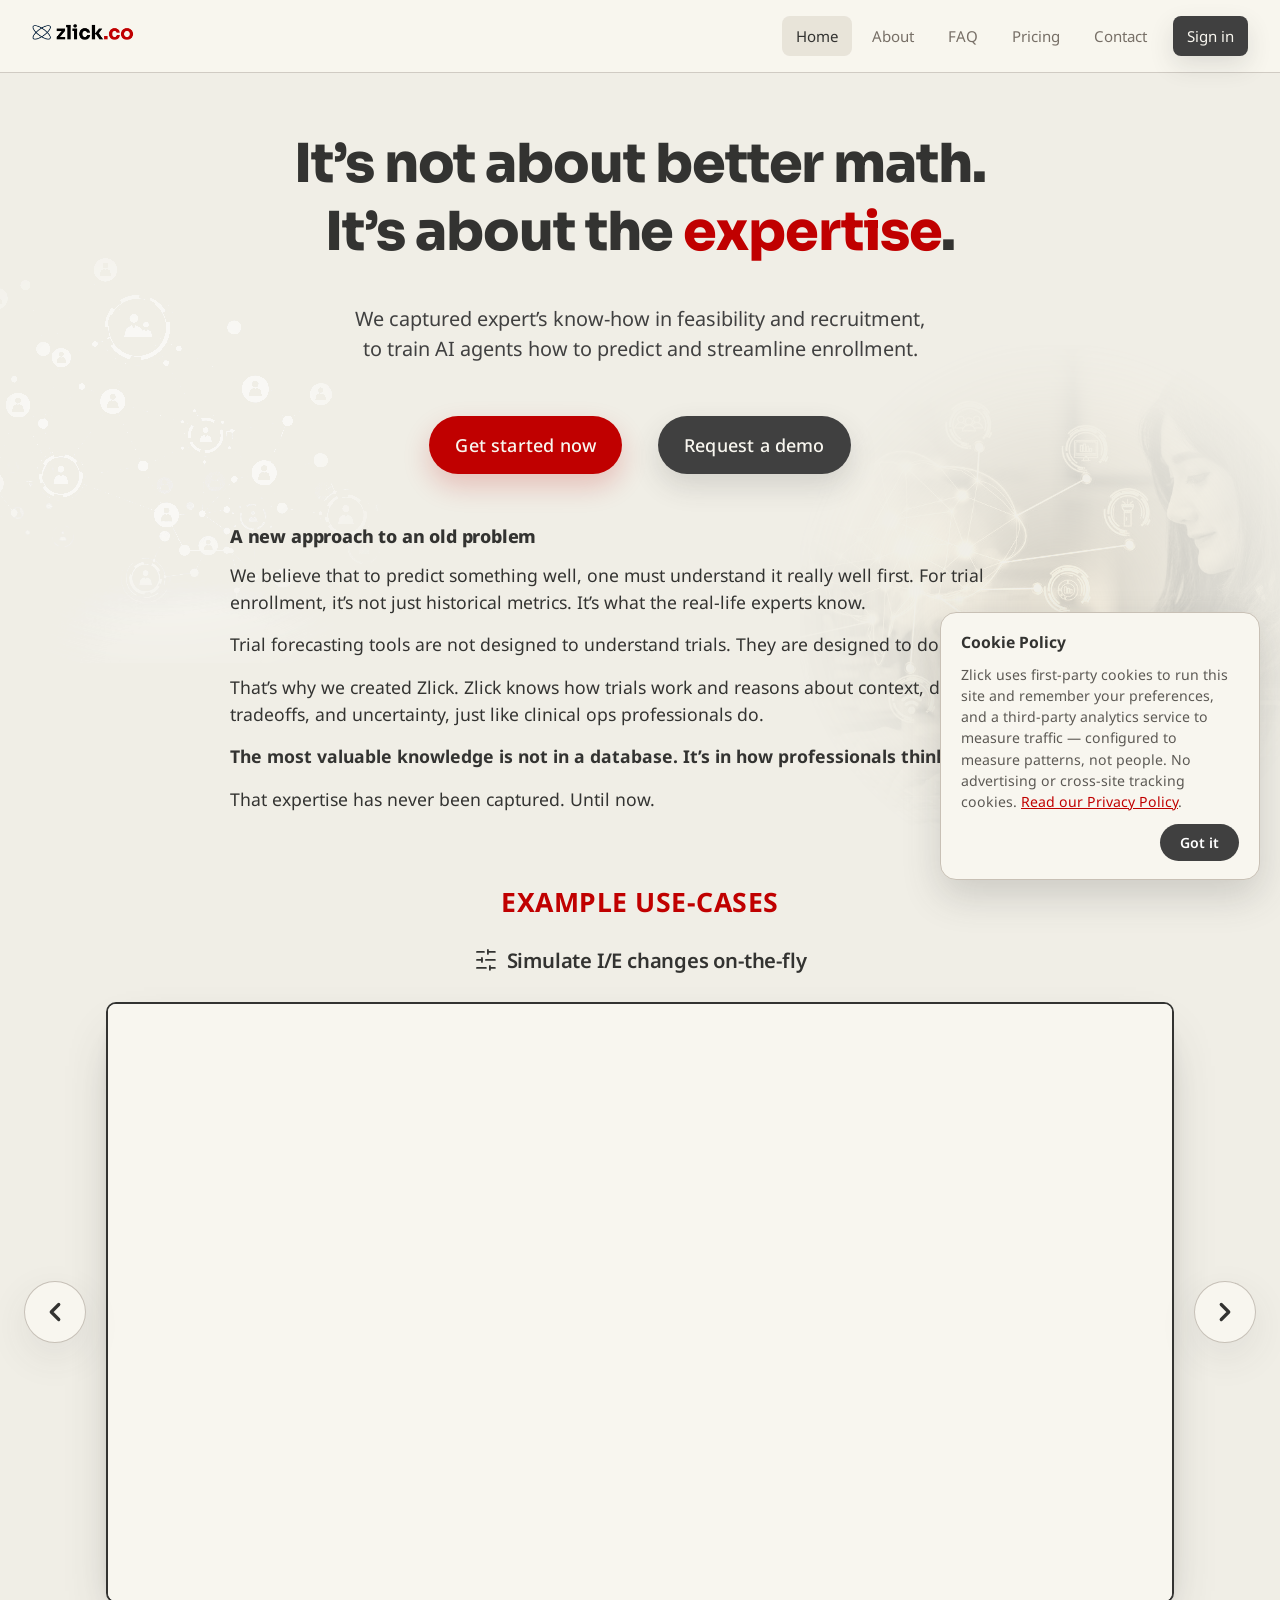
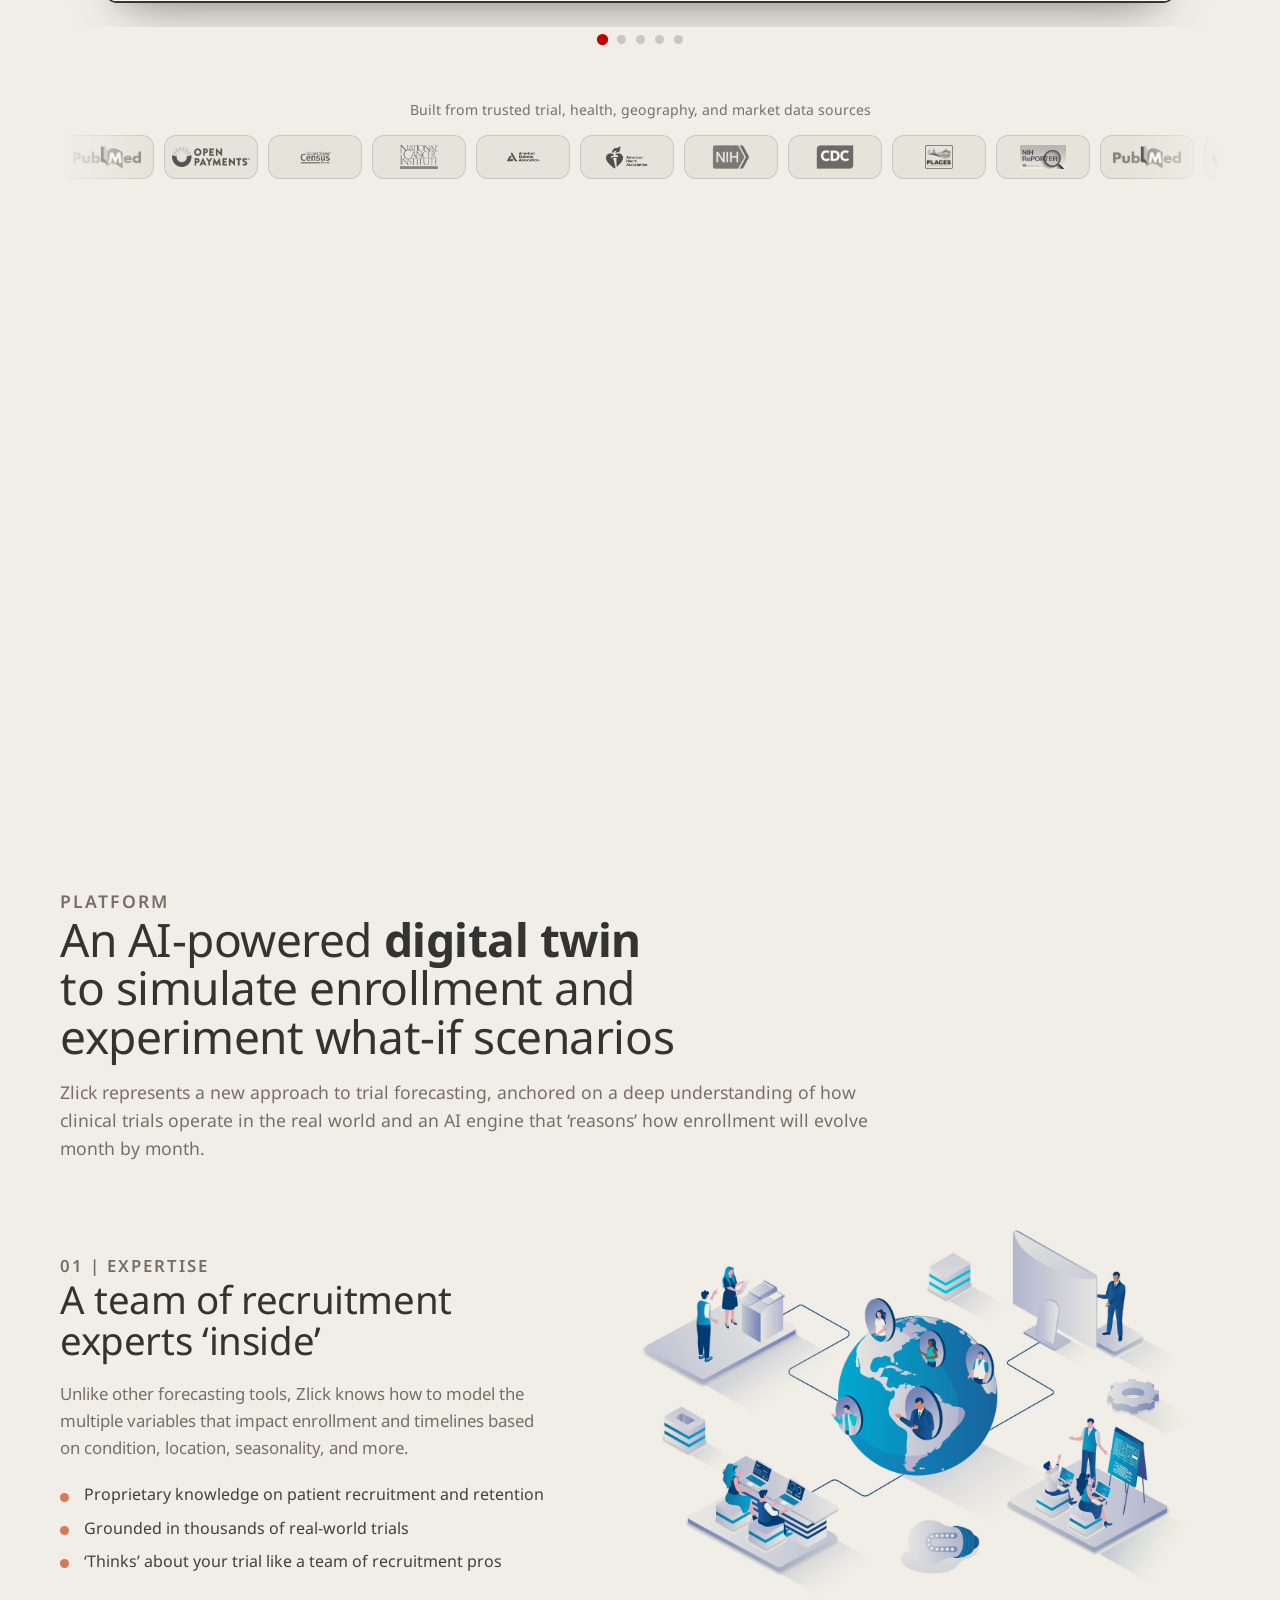
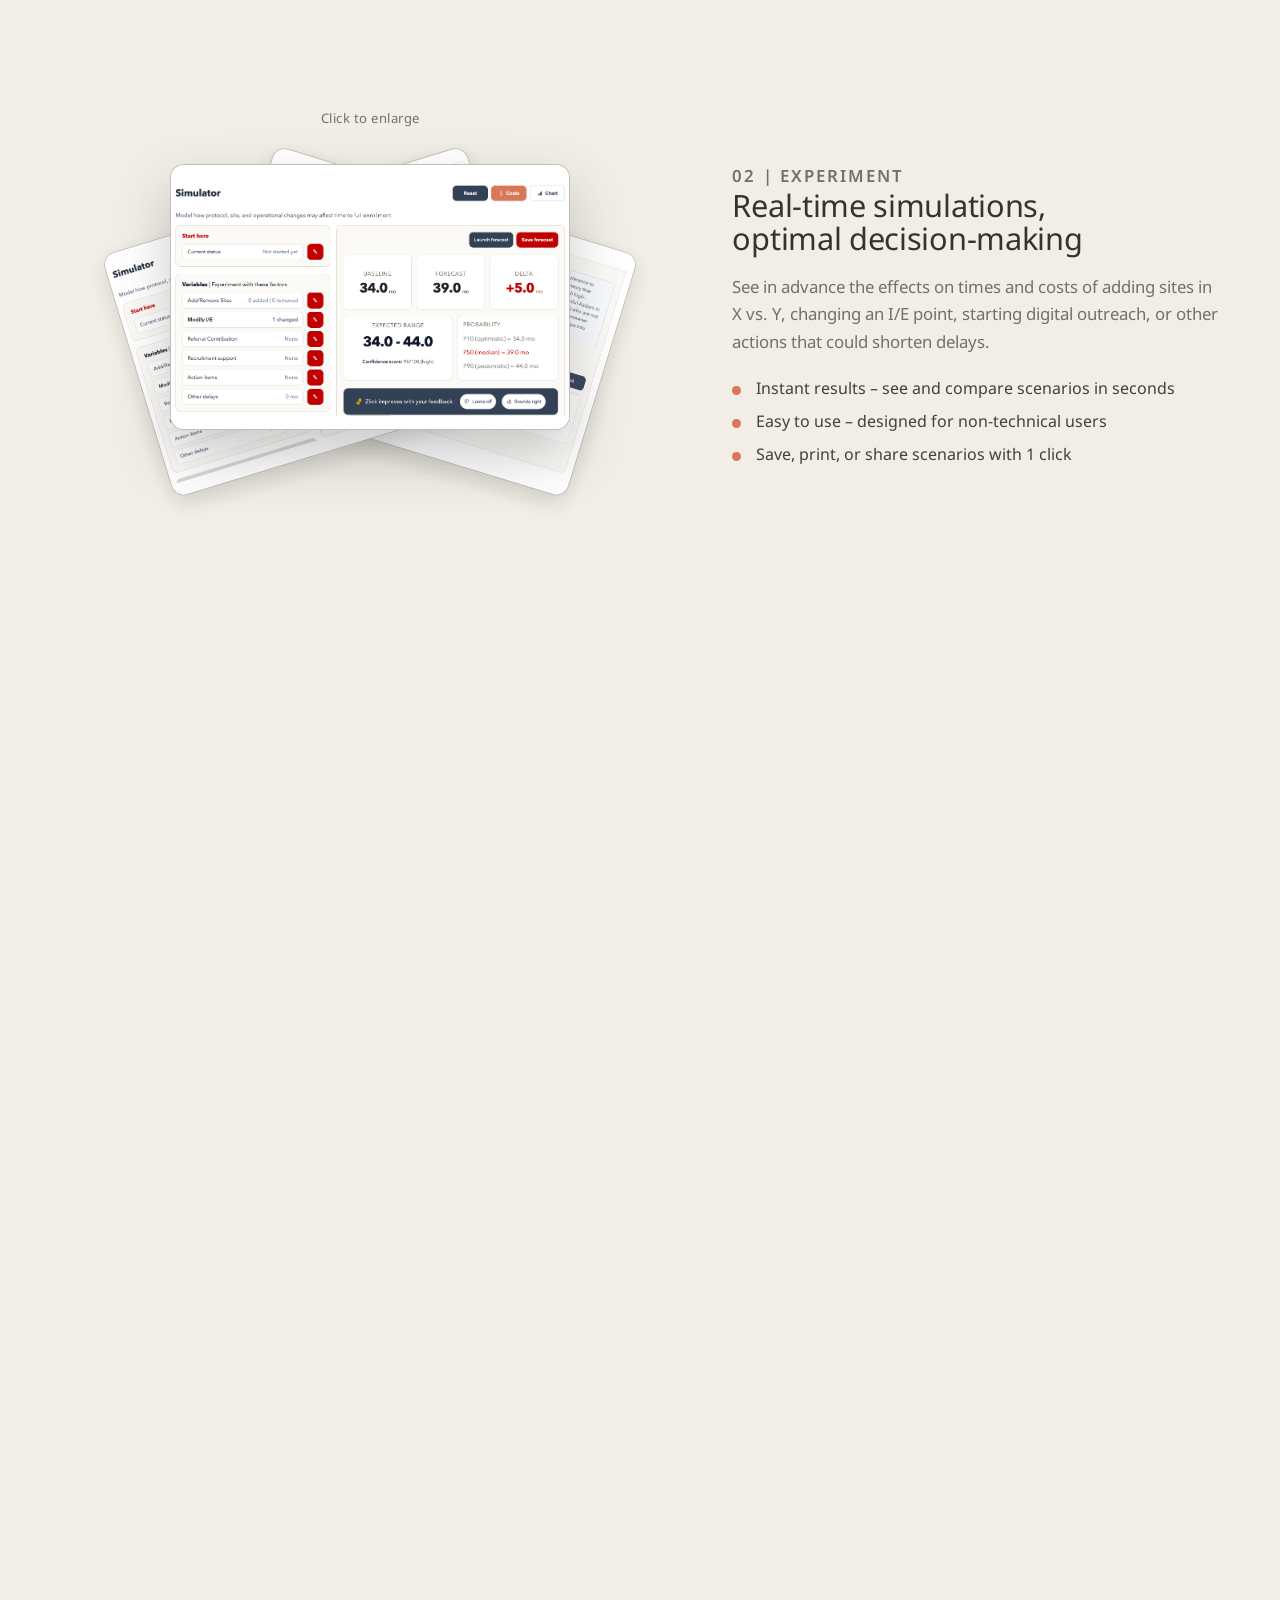
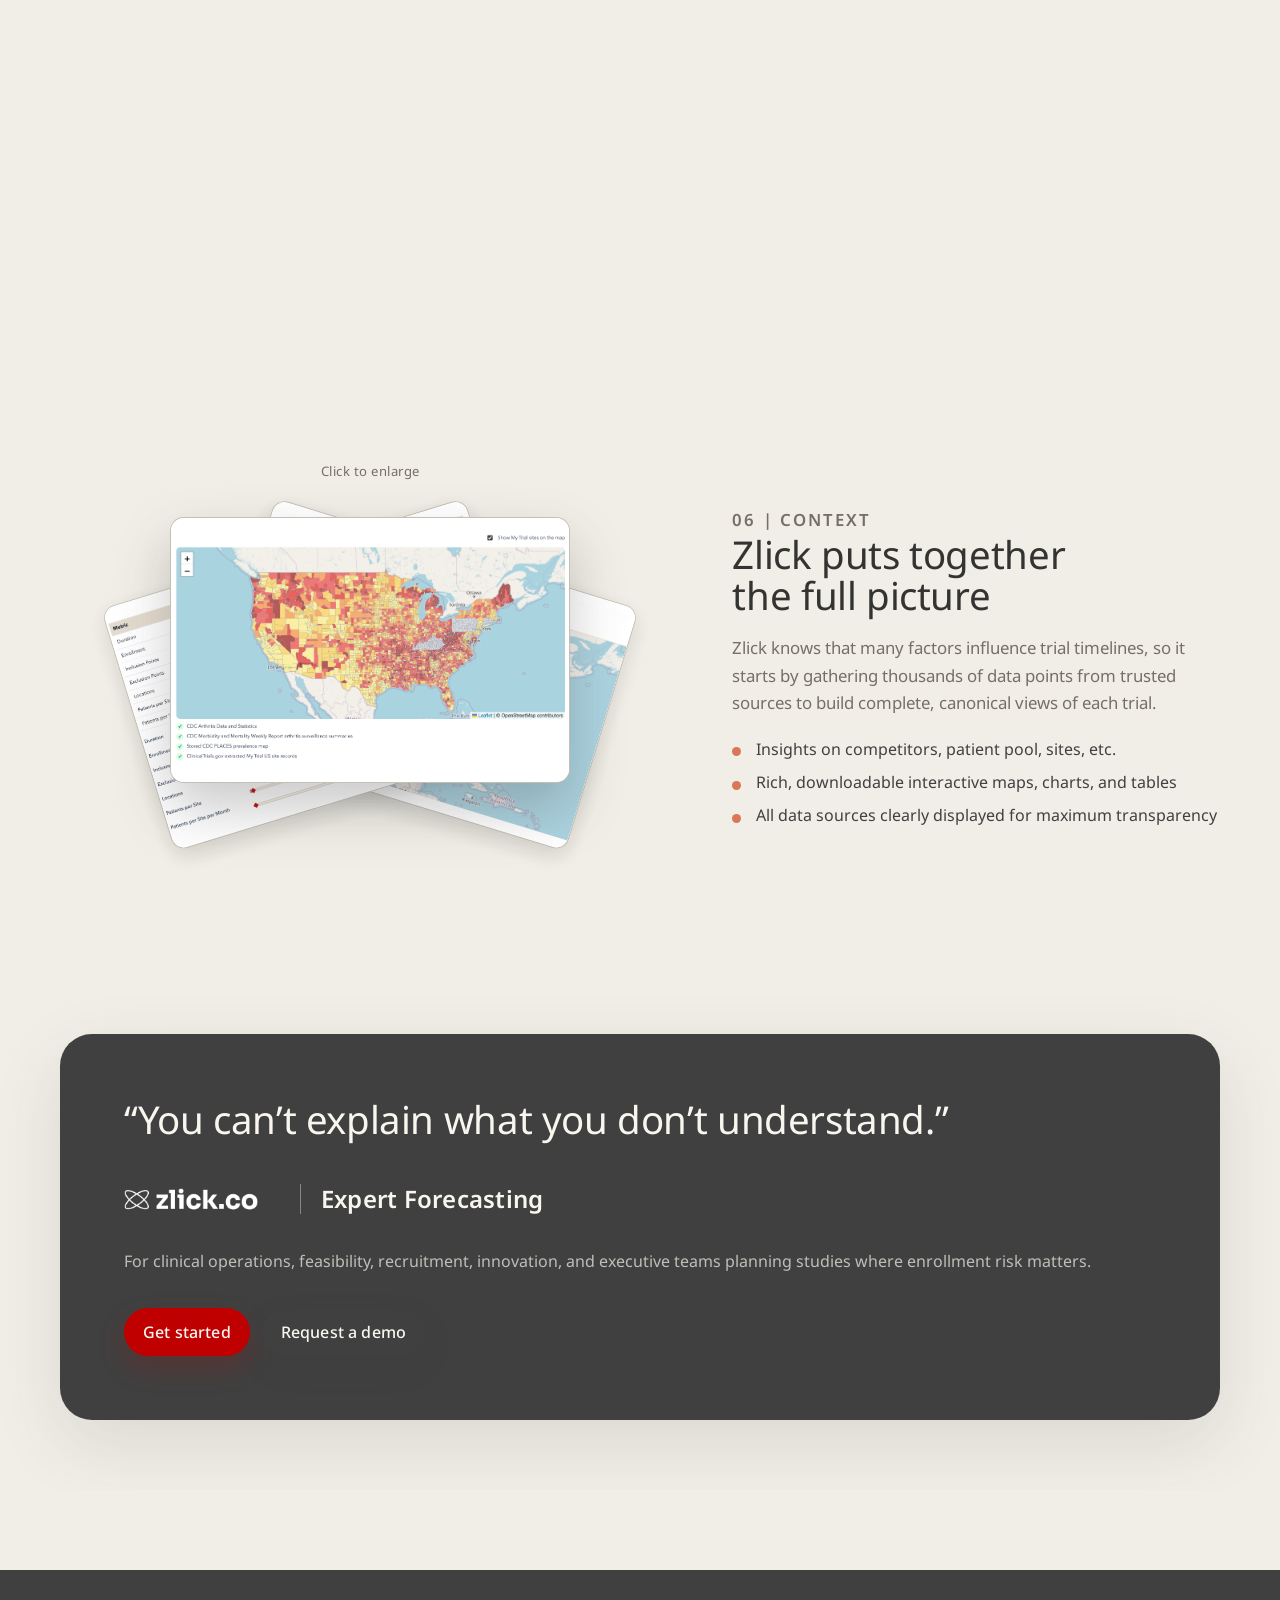
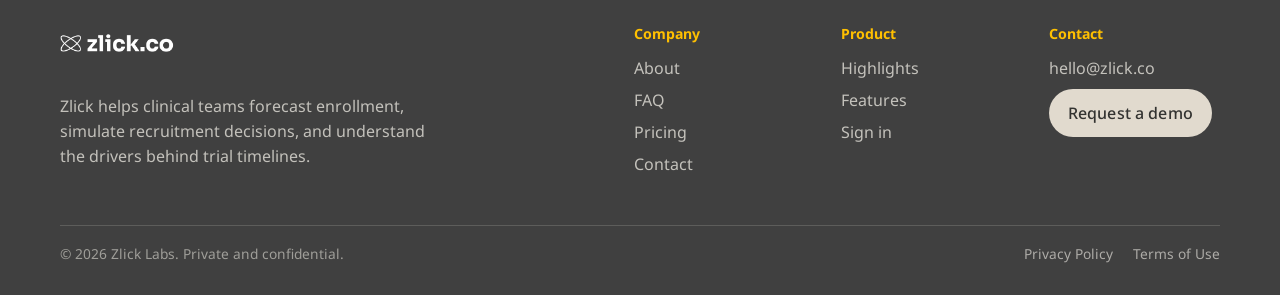
==== commit b750c934: "Home hero: reword subtitle (feasibility & recruitment; balanced 2 lines), vision title 'to an old pr" ====
--- a/index.html
+++ b/index.html
@@ -50,8 +50,8 @@
               <span>It&rsquo;s about the <span class="accent">expertise</span>.</span>
             </h1>
             <p class="hero2-lede">
-              <span>We capture real experts&rsquo; know-how, to train</span>
-              <span>AI agents how to predict trial enrollment.</span>
+              <span>We captured expert&rsquo;s know-how in feasibility and recruitment,</span>
+              <span>to train AI agents how to predict and streamline enrollment.</span>
             </p>
             <div class="hero2-actions">
               <a class="button" href="https://app.zlick.co/auth/signup">Get started now</a>
@@ -62,13 +62,13 @@
 
         <section class="vision" id="vision">
           <div class="vision-panel">
-            <h3 class="vision-fixedtitle">A new approach for an old problem.</h3>
+            <h3 class="vision-fixedtitle">A new approach to an old problem</h3>
             <div class="vision-text">
-              <p>We believe that to predict something well, one must know it really well first. For trial enrollment, it&rsquo;s not just historical metrics. It&rsquo;s actual knowledge &mdash; what the experts know.</p>
+              <p>We believe that to predict something well, one must understand it really well first. For trial enrollment, it&rsquo;s not just historical metrics. It&rsquo;s what the real-life experts know.</p>
               <p>Trial forecasting tools are not designed to understand trials. They are designed to do math.</p>
-              <p>That&rsquo;s why we created Zlick. Zlick is designed to know how trials work, and reason about context, decisions, and tradeoffs, just like human professionals do.</p>
-              <p>Because the most valuable knowledge is not in a database. It&rsquo;s in how professionals think.</p>
-              <p>That expertise has never been captured. <strong>Until now.</strong></p>
+              <p>That&rsquo;s why we created Zlick. Zlick knows how trials work and reasons about context, decisions, tradeoffs, and uncertainty, just like clinical ops professionals do.</p>
+              <p><strong>The most valuable knowledge is not in a database. It&rsquo;s in how professionals think.</strong></p>
+              <p>That expertise has never been captured. Until now.</p>
             </div>
           </div>
         </section>
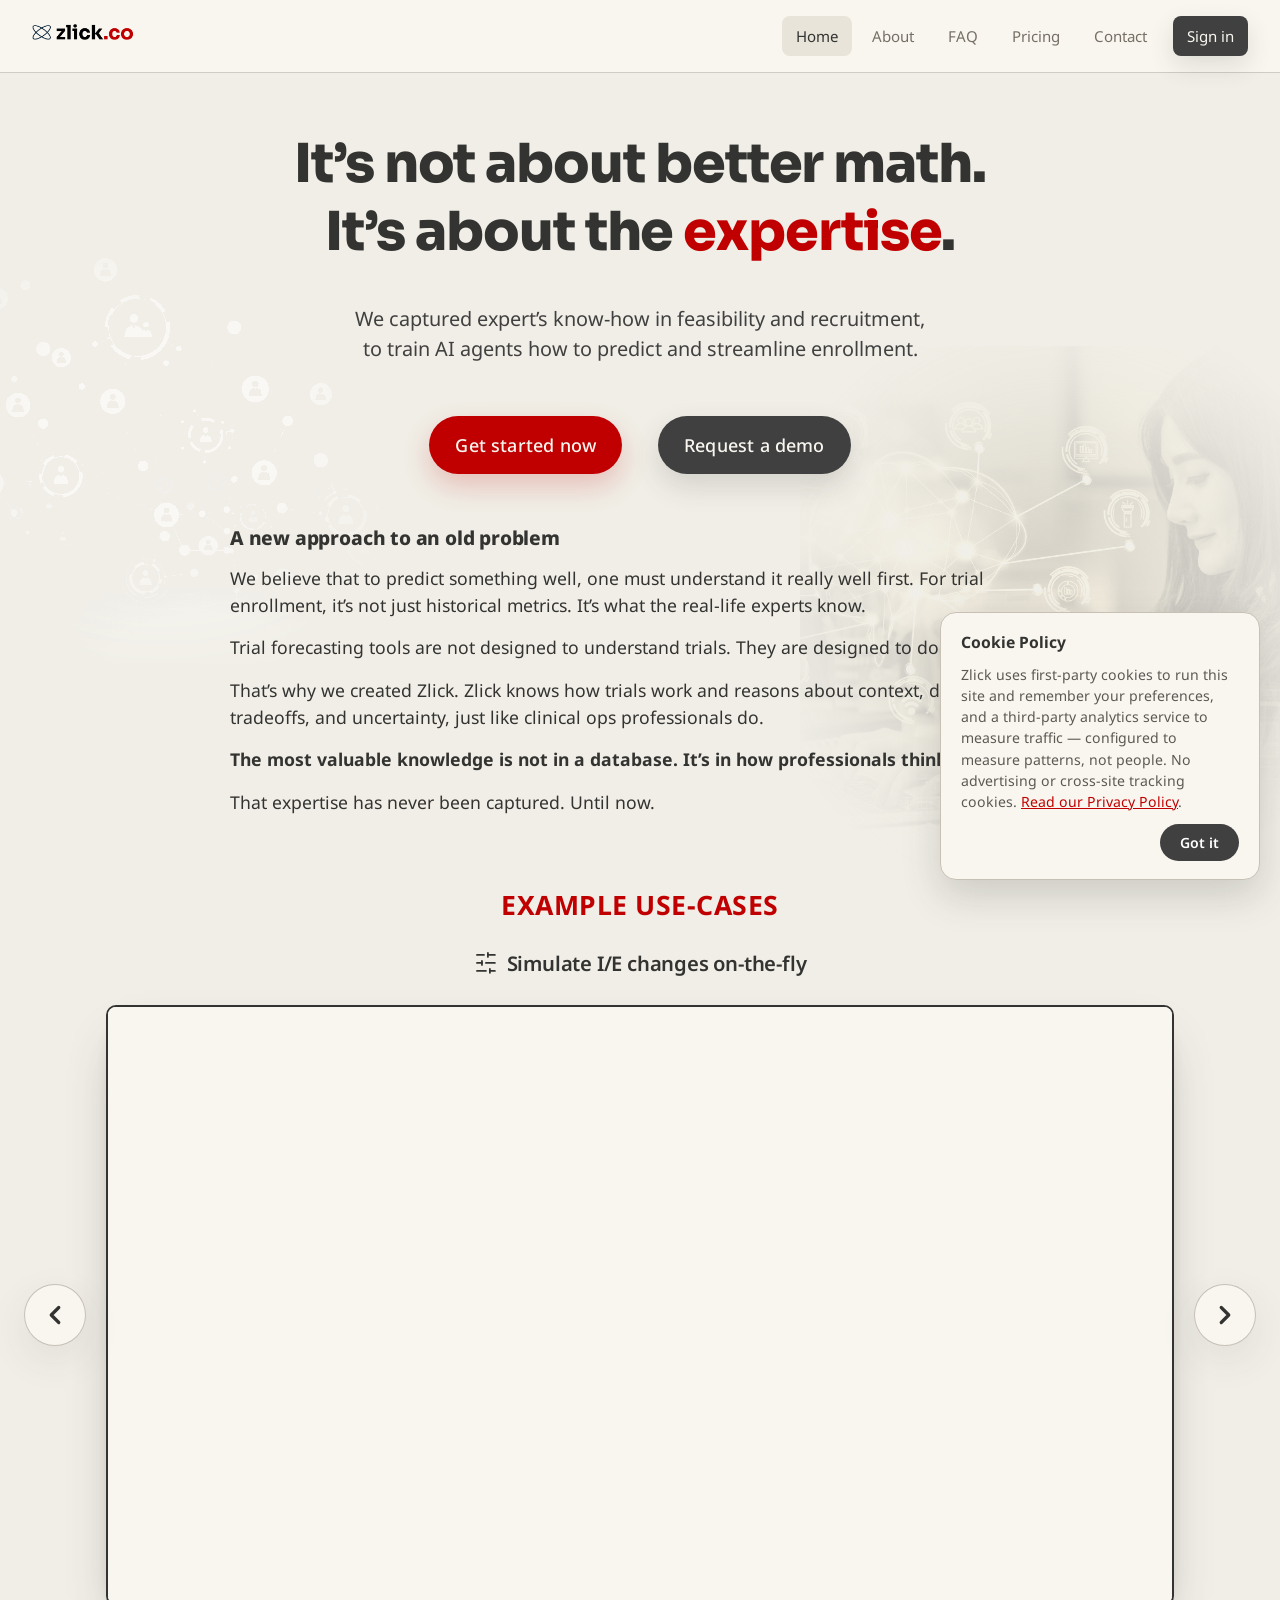
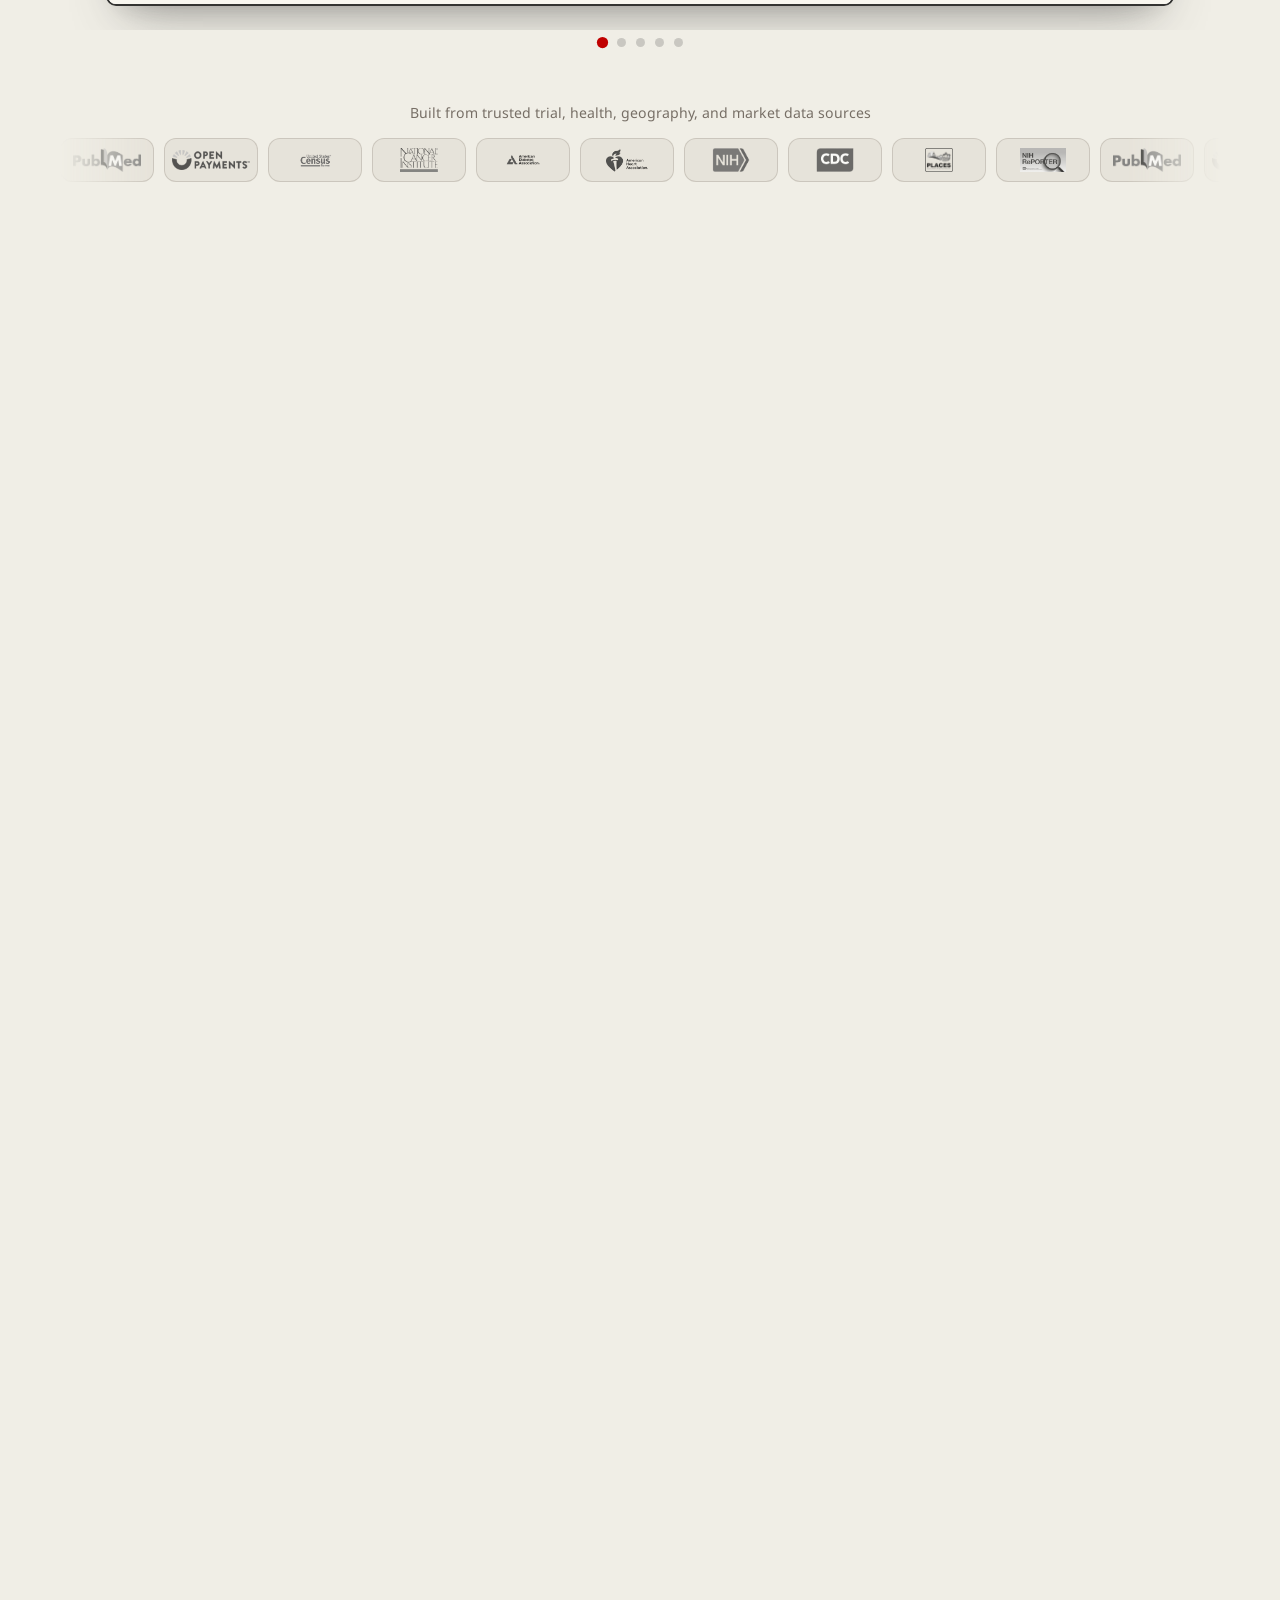
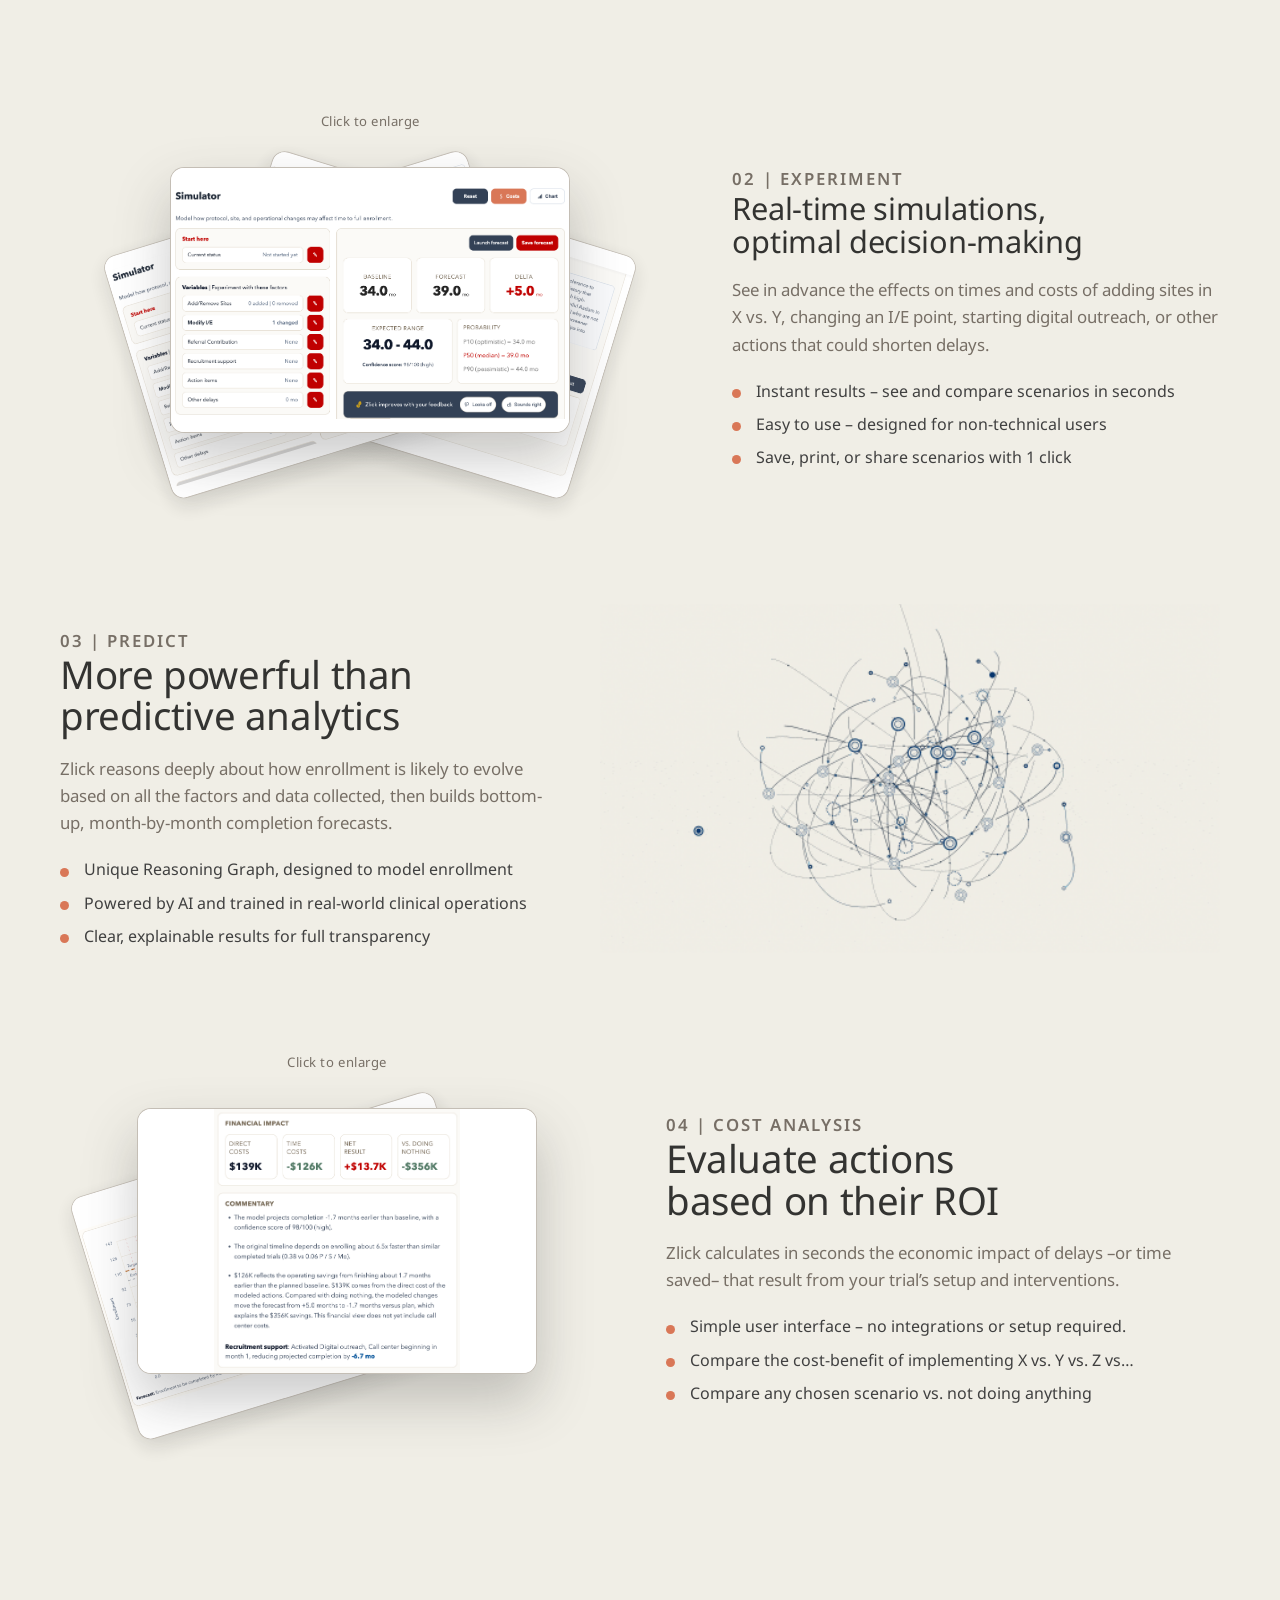
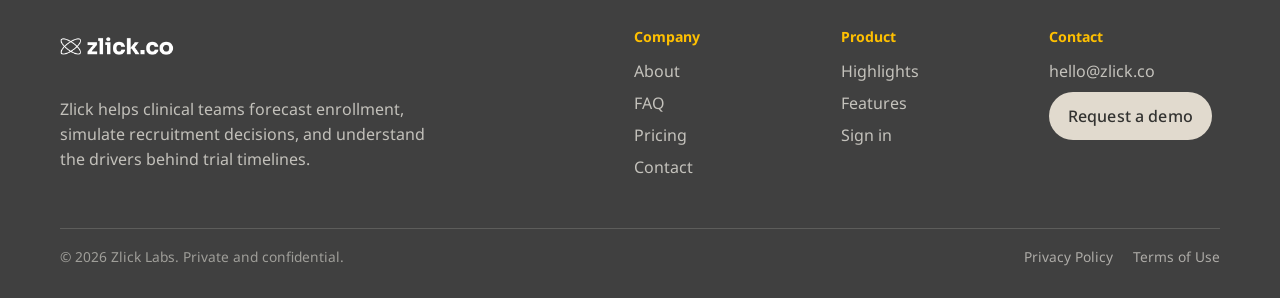
==== commit e24b1d3f: "Home hero: enlarge 'A new approach' title slightly; unmask a bit more of the right image (same opaci" ====
--- a/index.html
+++ b/index.html
@@ -17,7 +17,7 @@
     <link rel="preconnect" href="https://fonts.googleapis.com">
     <link rel="preconnect" href="https://fonts.gstatic.com" crossorigin>
     <link href="https://fonts.googleapis.com/css2?family=Noto+Sans:wght@400;500;600;700;800;900&family=Sora:wght@700;800&display=swap" rel="stylesheet">
-    <link rel="stylesheet" href="styles.css?v=20260903d">
+    <link rel="stylesheet" href="styles.css?v=20260903e">
   </head>
   <body>
     <header class="site-header">
--- a/styles.css
+++ b/styles.css
@@ -1763,8 +1763,8 @@
   transform: scaleX(-1);
   filter: grayscale(1) sepia(0.55) brightness(1.12) contrast(0.9);
   opacity: 0.3;
-  -webkit-mask-image: radial-gradient(circle at 50% 50%, rgba(0,0,0,0.9) 8%, rgba(0,0,0,0.4) 40%, rgba(0,0,0,0.12) 60%, transparent 74%);
-  mask-image: radial-gradient(circle at 50% 50%, rgba(0,0,0,0.9) 8%, rgba(0,0,0,0.4) 40%, rgba(0,0,0,0.12) 60%, transparent 74%);
+  -webkit-mask-image: radial-gradient(circle at 50% 50%, rgba(0,0,0,0.92) 14%, rgba(0,0,0,0.46) 48%, rgba(0,0,0,0.16) 68%, transparent 84%);
+  mask-image: radial-gradient(circle at 50% 50%, rgba(0,0,0,0.92) 14%, rgba(0,0,0,0.46) 48%, rgba(0,0,0,0.16) 68%, transparent 84%);
 }
 
 /* left: expert network (white over cream via lighten blend) */
@@ -1790,7 +1790,7 @@
 
 .vision { position: relative; z-index: 1; padding: 24px 0 60px; }
 .vision-panel { width: min(820px, calc(100vw - 48px)); margin: 0 auto; }
-.vision-fixedtitle { margin: 0 0 14px; font-family: var(--font-display); font-weight: 800; font-size: clamp(1.1rem, 1.4vw, 1.28rem); letter-spacing: -0.01em; color: var(--ink); }
+.vision-fixedtitle { margin: 0 0 14px; font-family: var(--font-display); font-weight: 800; font-size: clamp(1.2rem, 1.5vw, 1.42rem); letter-spacing: -0.01em; color: var(--ink); }
 .vision-text p { margin: 0 0 0.9em; font-size: 1.1rem; line-height: 1.52; color: var(--ink); }
 .vision-text p:last-child { margin-bottom: 0; }
 .vision-text strong { font-weight: 700; }
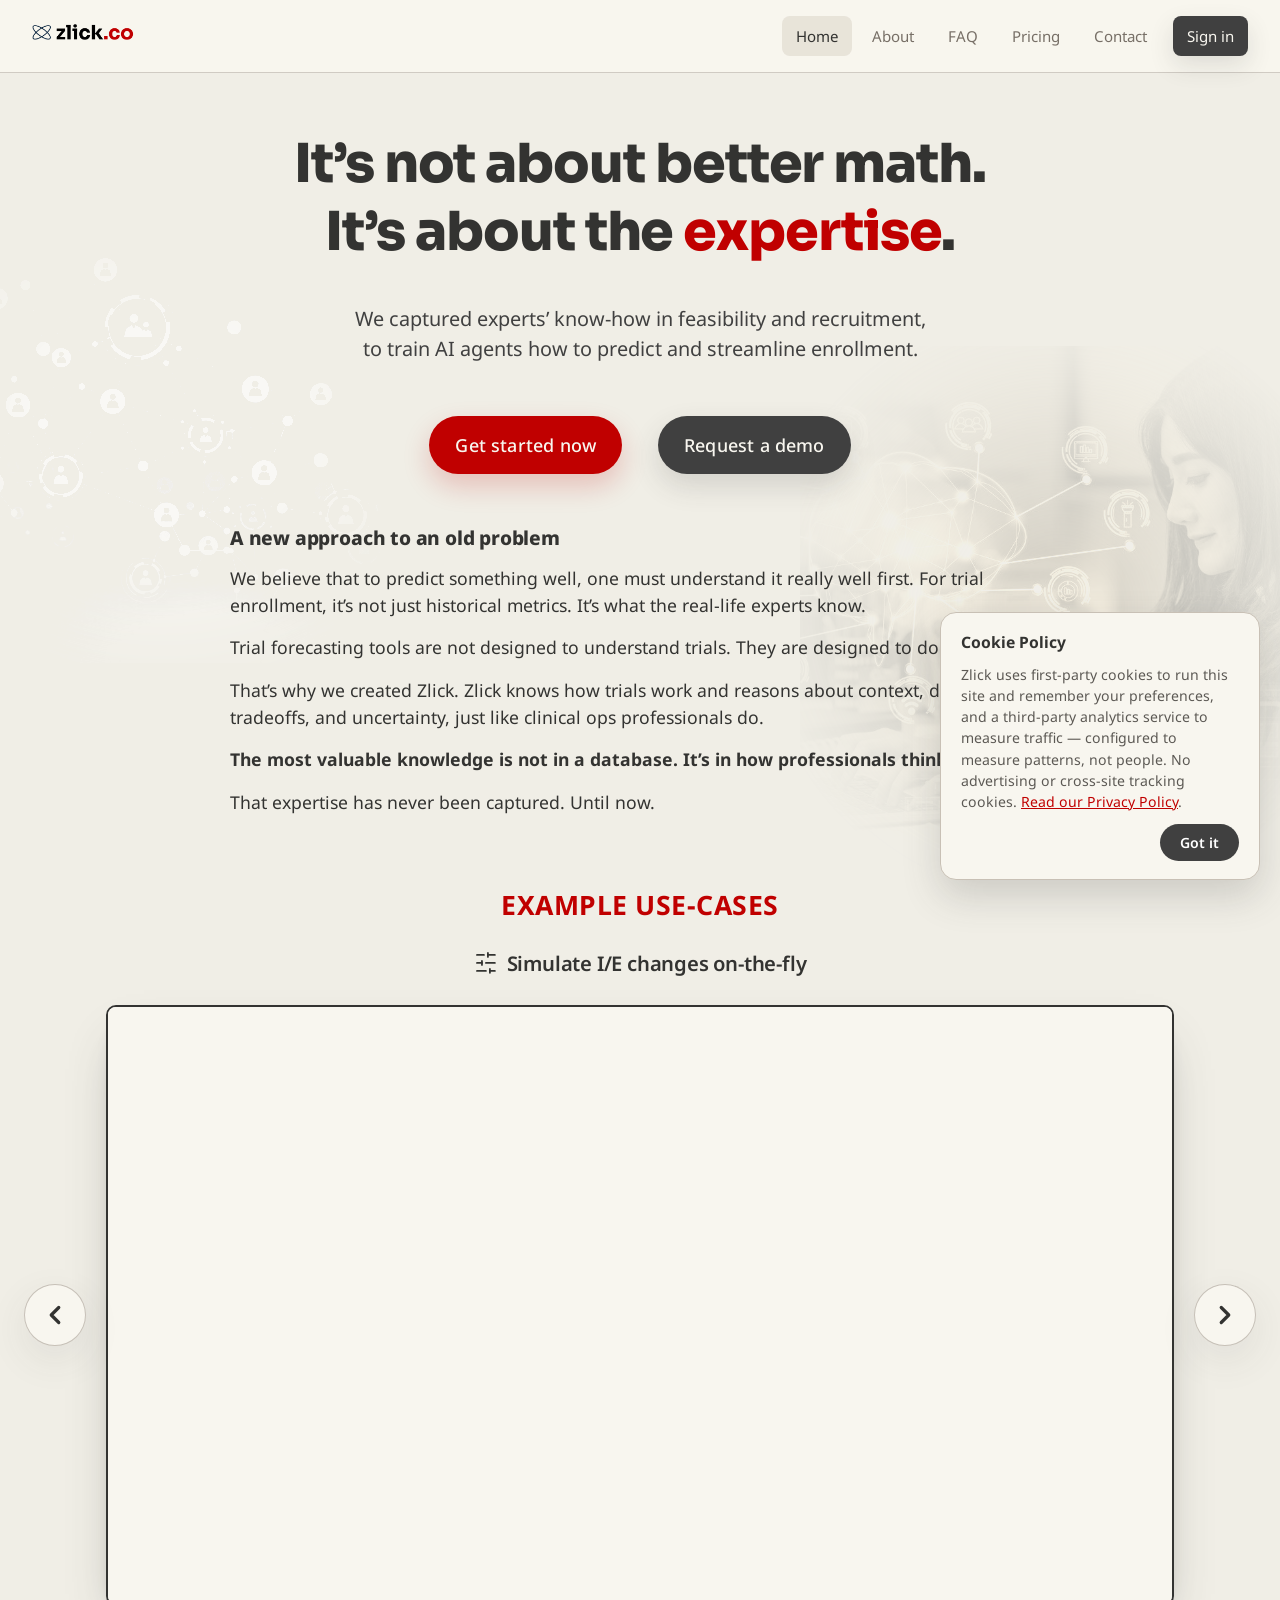
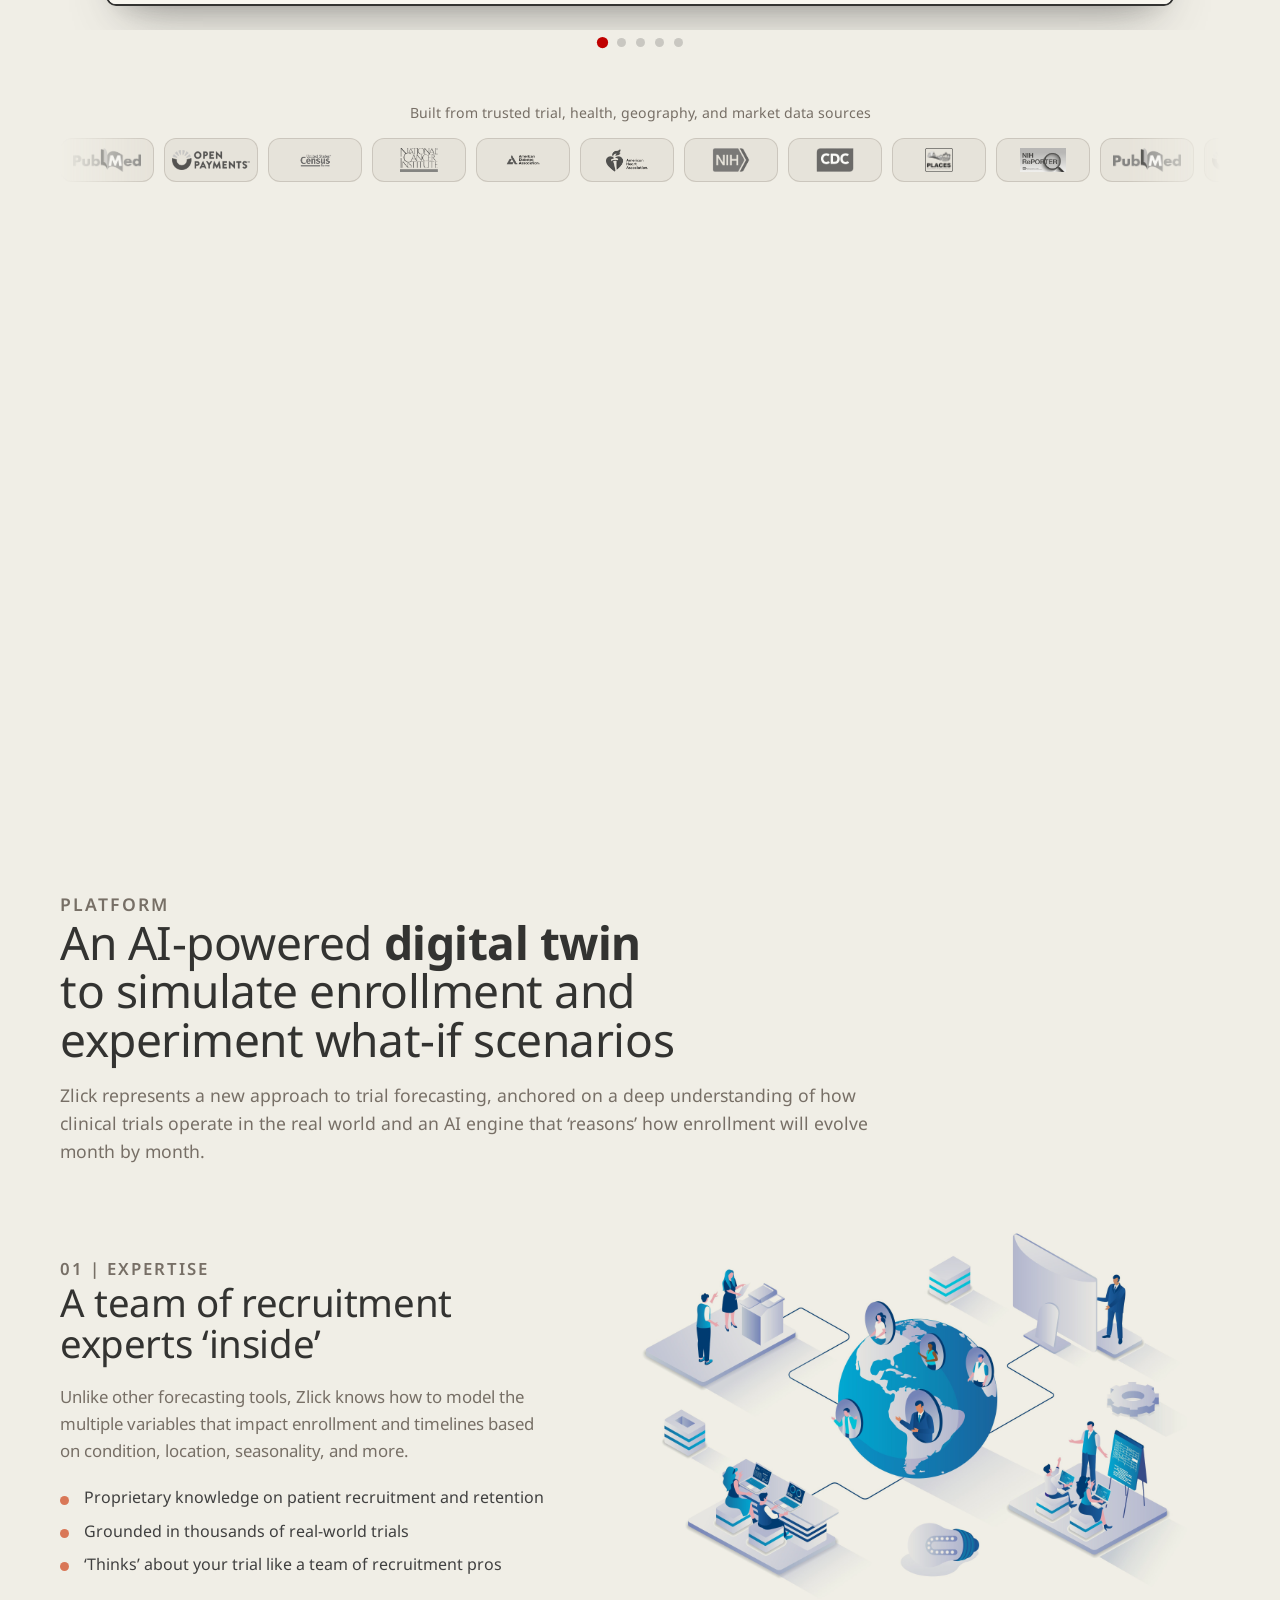
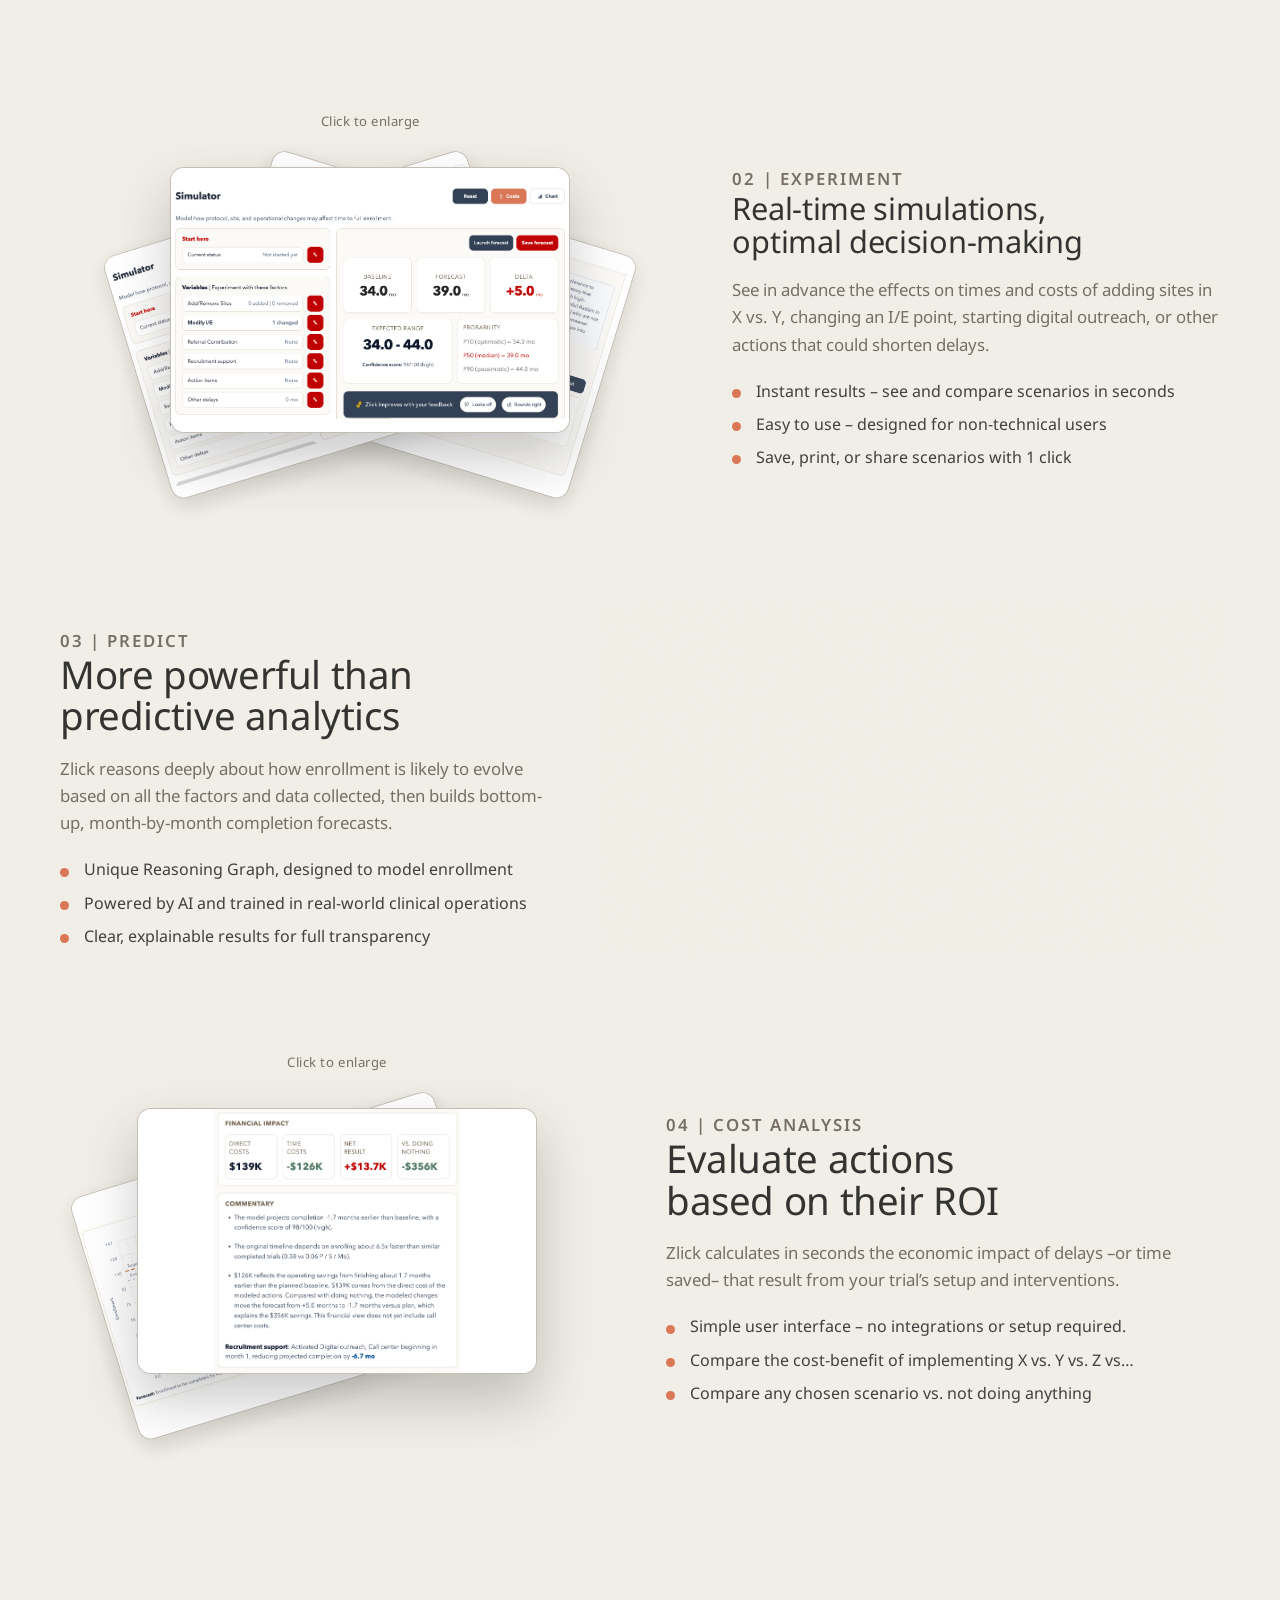
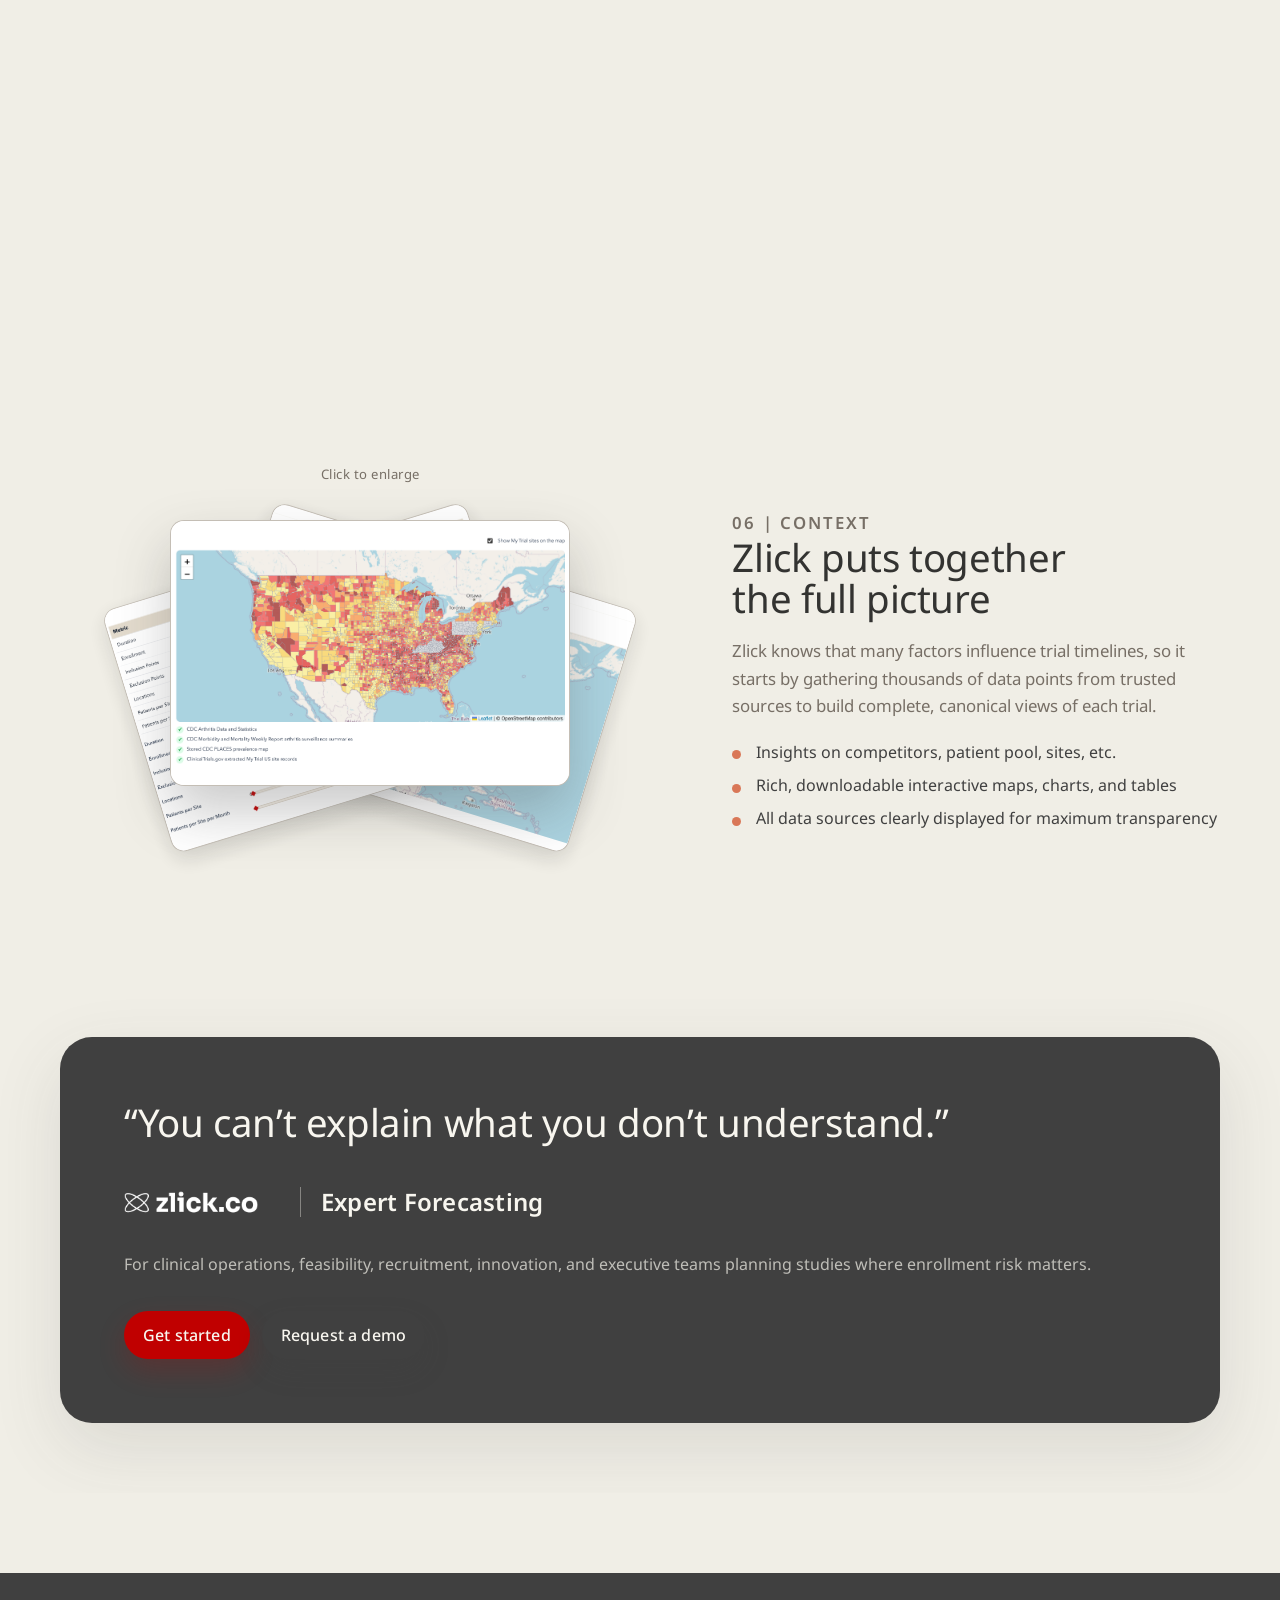
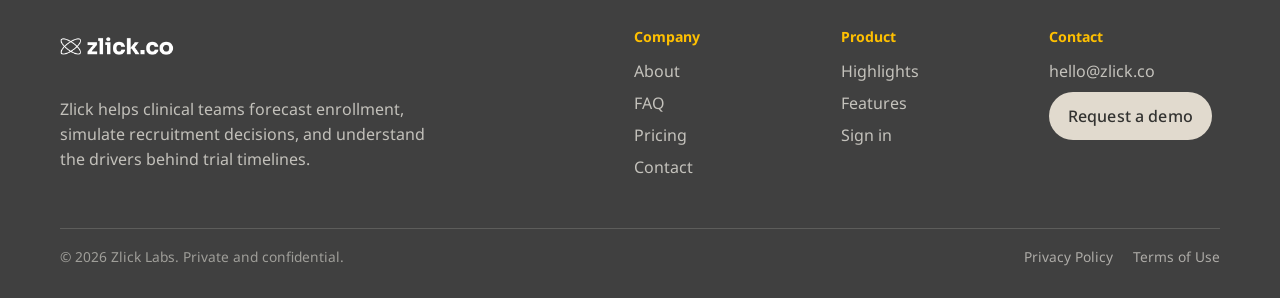
==== commit 3d43b745: "Home hero: fix subtitle typo (expert's -> experts') Co-Authored-By: Claude Opus 4.8 <noreply@anthrop" ====
--- a/index.html
+++ b/index.html
@@ -50,7 +50,7 @@
               <span>It&rsquo;s about the <span class="accent">expertise</span>.</span>
             </h1>
             <p class="hero2-lede">
-              <span>We captured expert&rsquo;s know-how in feasibility and recruitment,</span>
+              <span>We captured experts&rsquo; know-how in feasibility and recruitment,</span>
               <span>to train AI agents how to predict and streamline enrollment.</span>
             </p>
             <div class="hero2-actions">
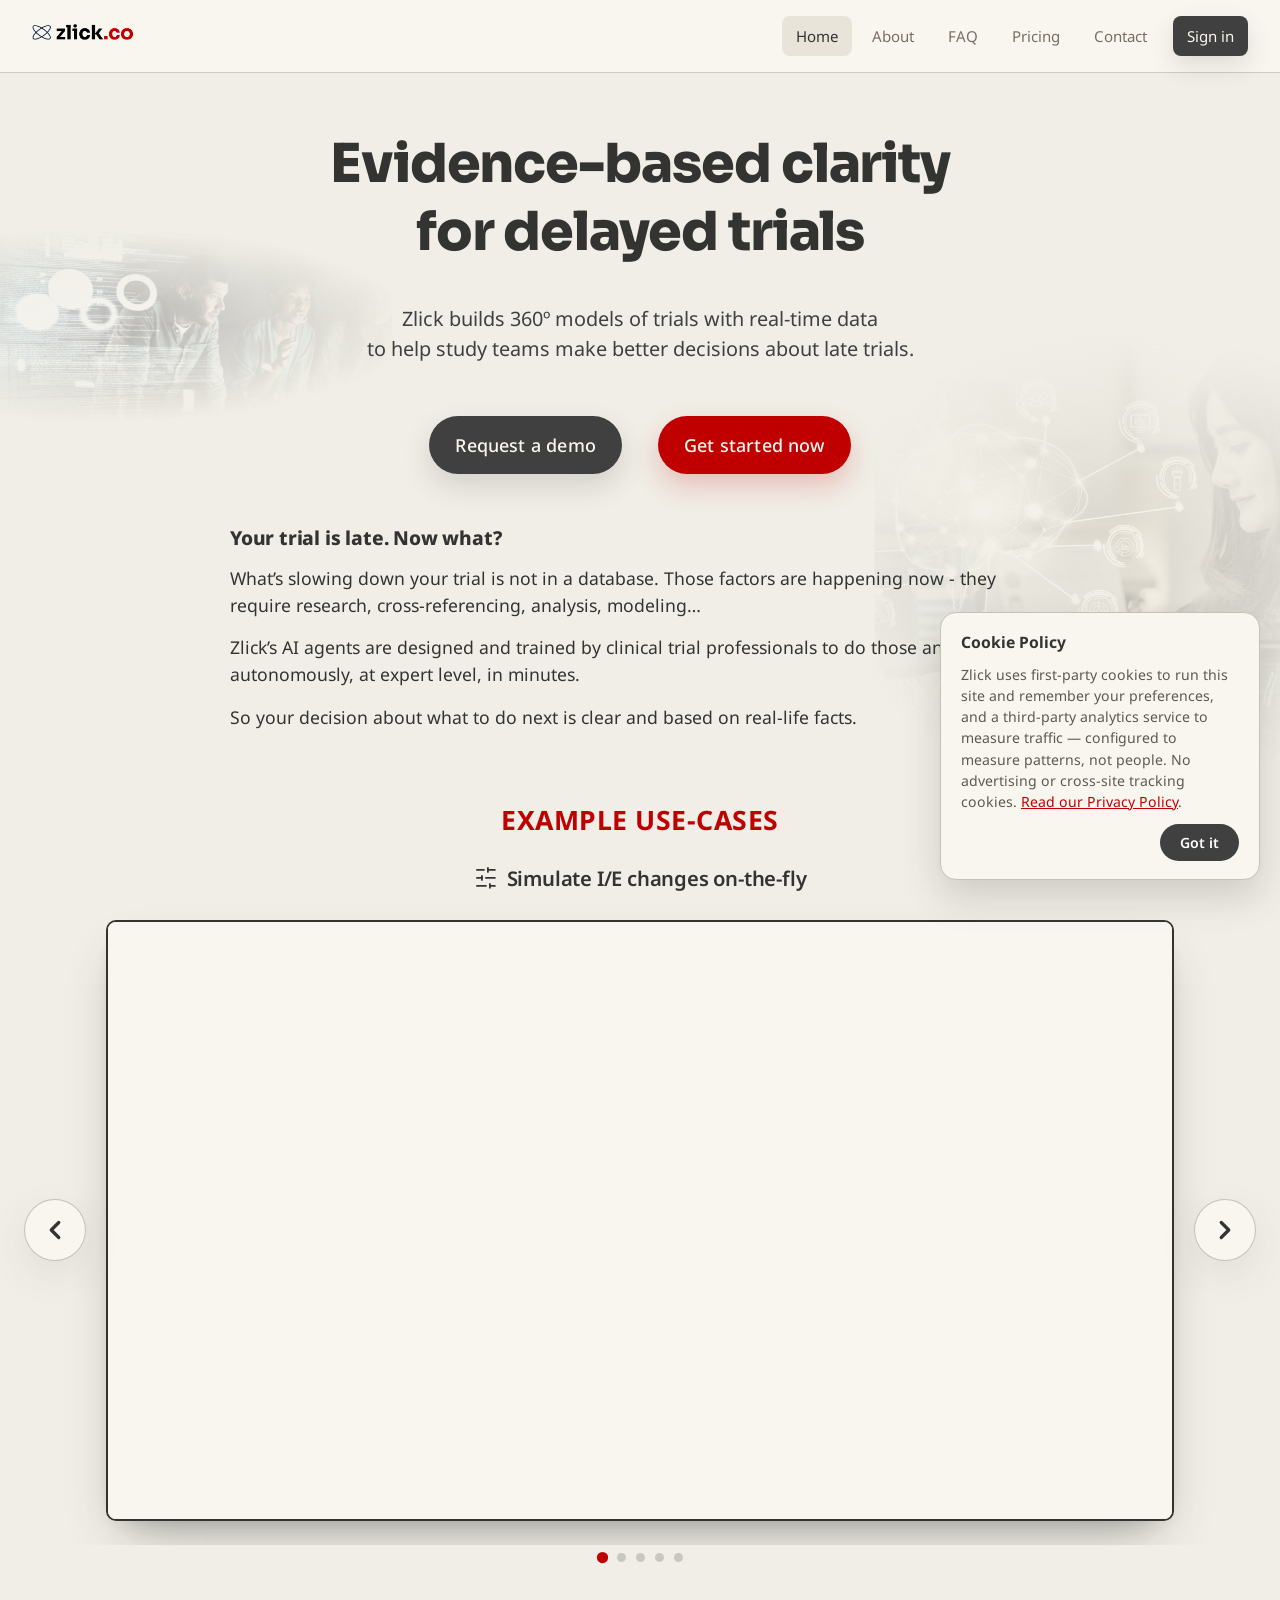
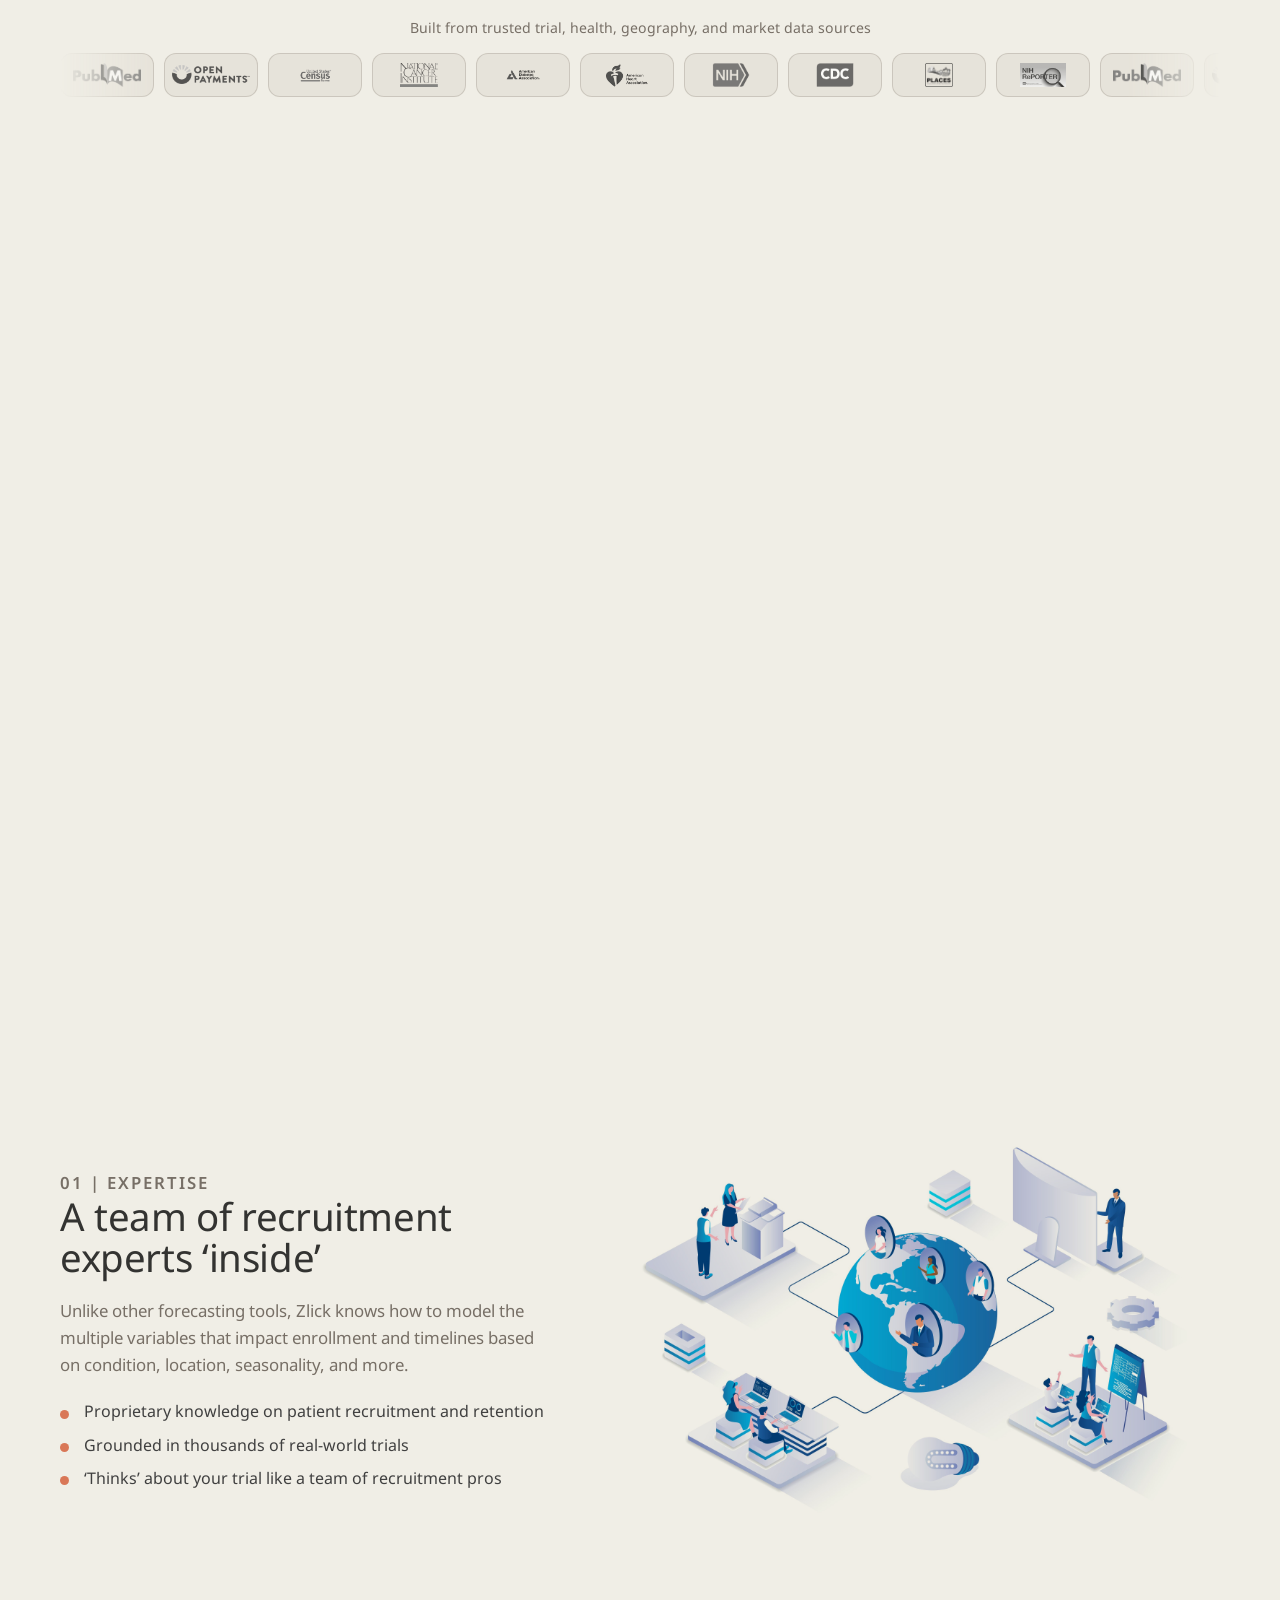
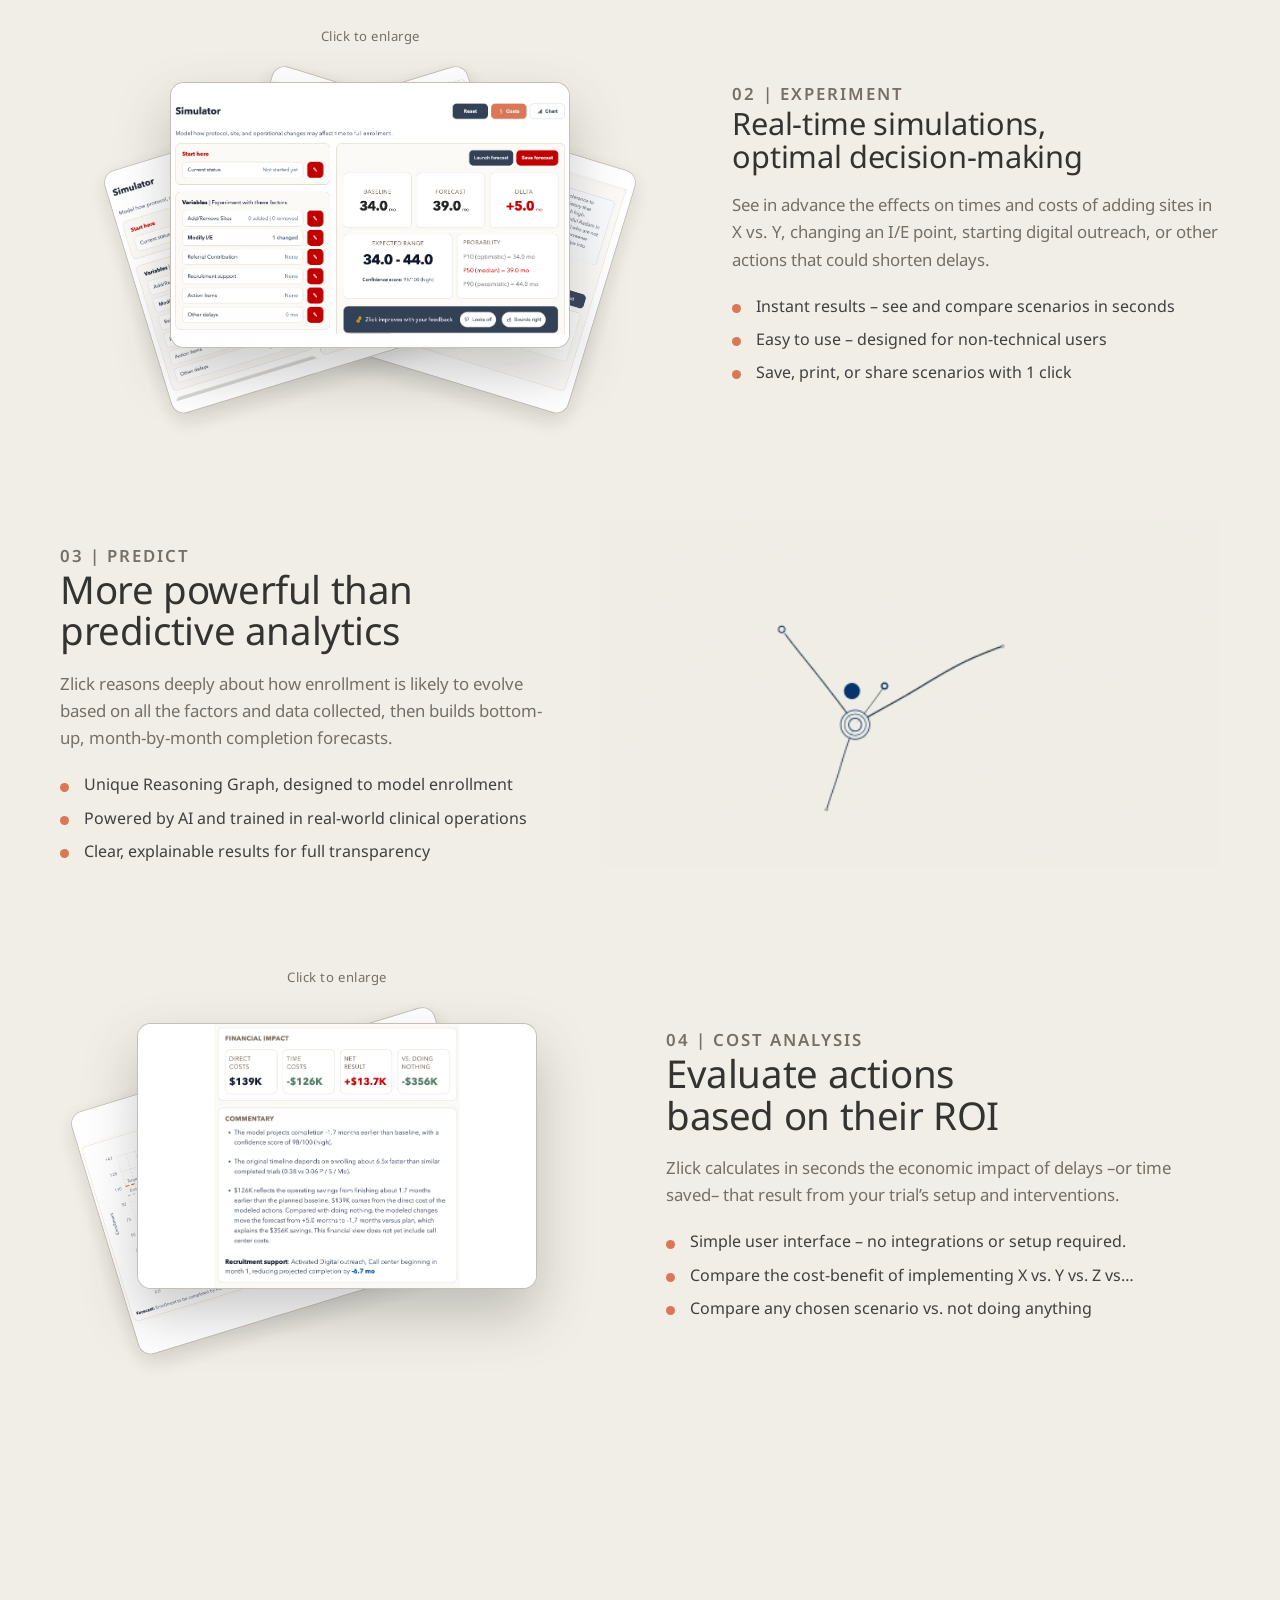
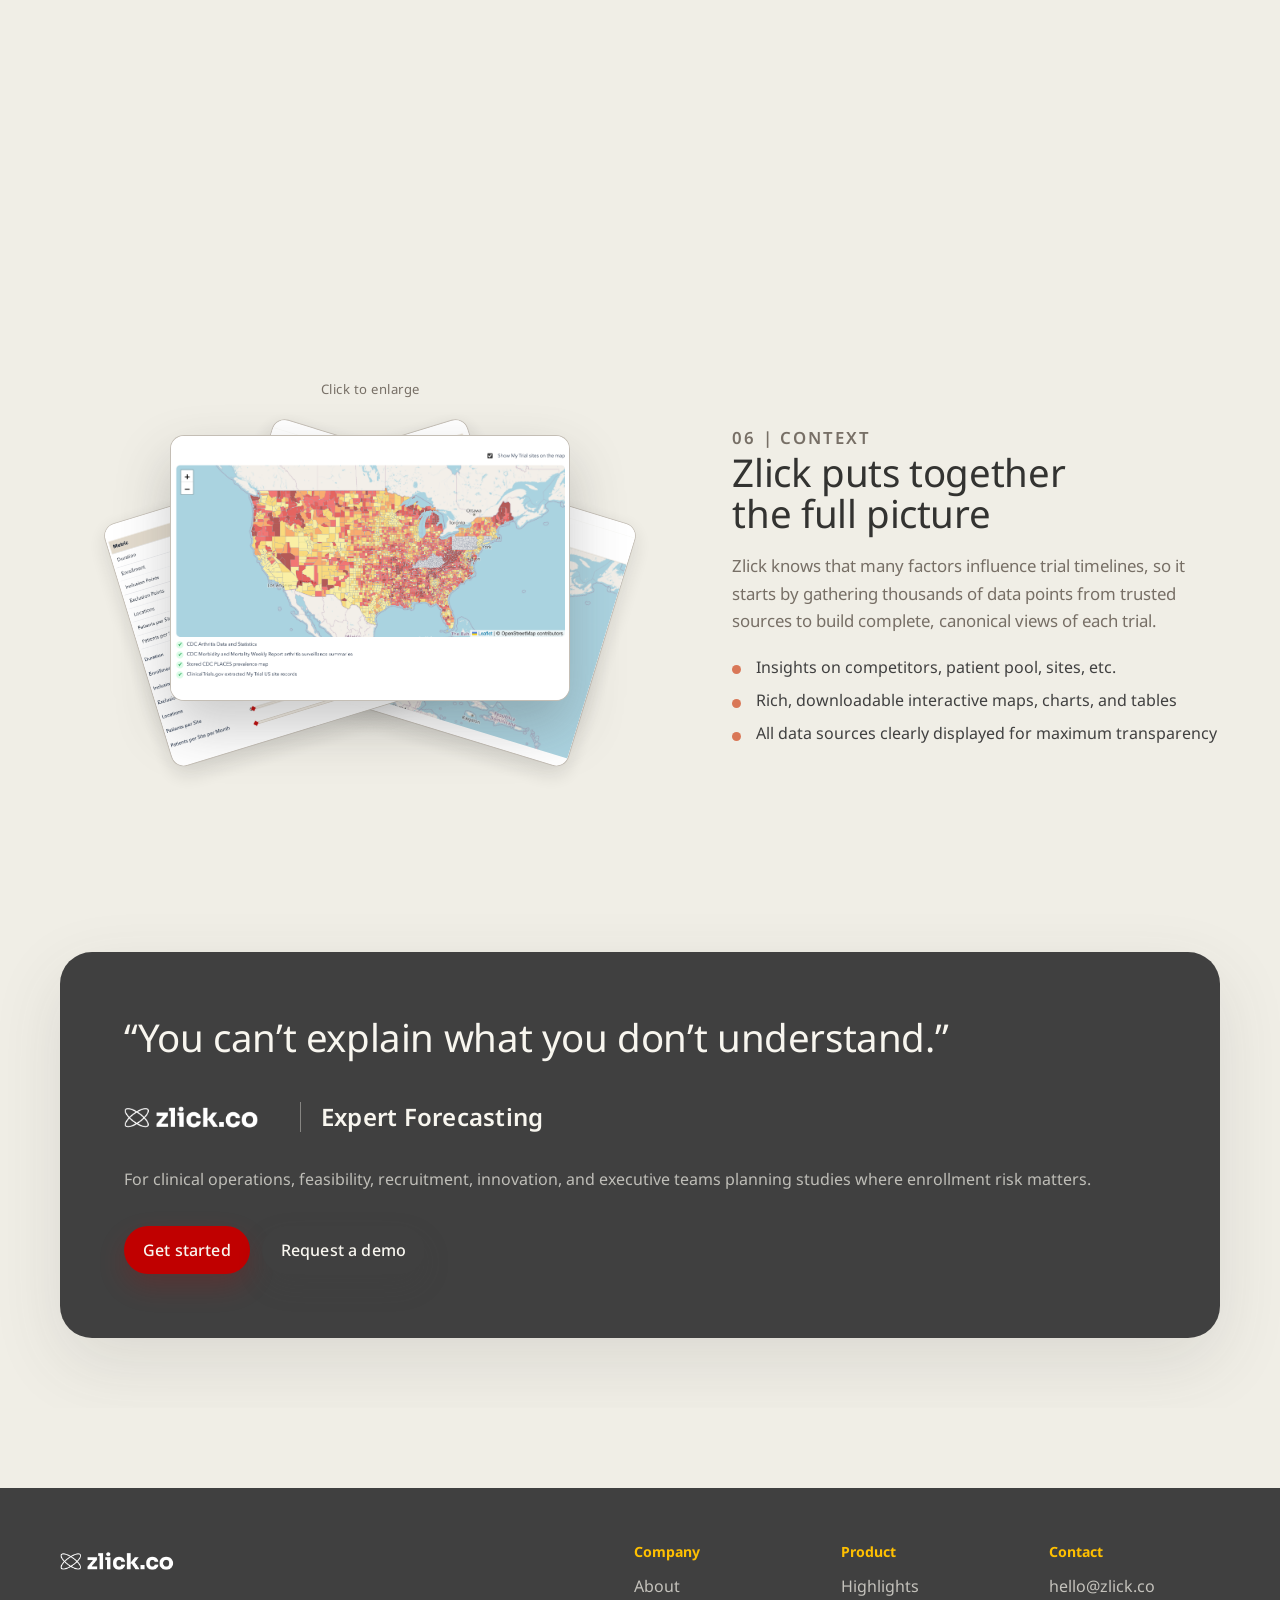
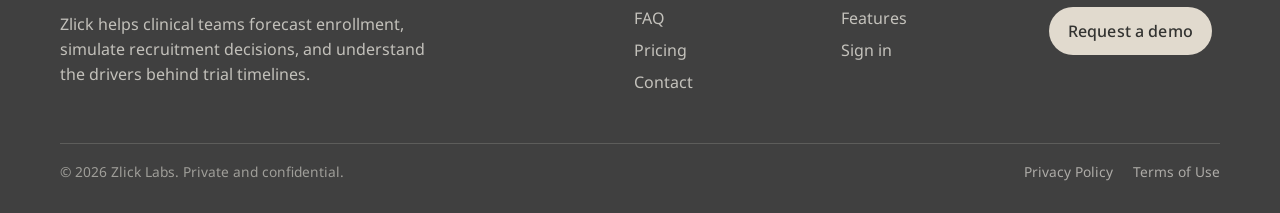
==== commit 72a56986: "Update homepage hero imagery, delayed-trial messaging and CTA order" ====
--- a/index.html
+++ b/index.html
@@ -17,7 +17,7 @@
     <link rel="preconnect" href="https://fonts.googleapis.com">
     <link rel="preconnect" href="https://fonts.gstatic.com" crossorigin>
     <link href="https://fonts.googleapis.com/css2?family=Noto+Sans:wght@400;500;600;700;800;900&family=Sora:wght@700;800&display=swap" rel="stylesheet">
-    <link rel="stylesheet" href="styles.css?v=20260903e">
+    <link rel="stylesheet" href="styles.css?v=20261102a">
   </head>
   <body>
     <header class="site-header">
@@ -46,29 +46,24 @@
         <section class="hero2">
           <div class="hero2-inner">
             <h1>
-              <span>It&rsquo;s not about better math.</span>
-              <span>It&rsquo;s about the <span class="accent">expertise</span>.</span>
+              <span>Evidence-based clarity</span>
+              <span>for delayed trials</span>
             </h1>
-            <p class="hero2-lede">
-              <span>We captured experts&rsquo; know-how in feasibility and recruitment,</span>
-              <span>to train AI agents how to predict and streamline enrollment.</span>
-            </p>
+            <p class="hero2-lede"><span>Zlick builds 360º models of trials with real-time data</span> <span>to help study teams make better decisions about late trials.</span></p>
             <div class="hero2-actions">
+              <button class="button button-secondary" type="button" data-open-demo>Request a demo</button>
               <a class="button" href="https://app.zlick.co/auth/signup">Get started now</a>
-              <button class="button button-secondary" type="button" data-open-demo>Request a demo</button>
             </div>
           </div>
         </section>
 
         <section class="vision" id="vision">
           <div class="vision-panel">
-            <h3 class="vision-fixedtitle">A new approach to an old problem</h3>
+            <h3 class="vision-fixedtitle">Your trial is late. Now what?</h3>
             <div class="vision-text">
-              <p>We believe that to predict something well, one must understand it really well first. For trial enrollment, it&rsquo;s not just historical metrics. It&rsquo;s what the real-life experts know.</p>
-              <p>Trial forecasting tools are not designed to understand trials. They are designed to do math.</p>
-              <p>That&rsquo;s why we created Zlick. Zlick knows how trials work and reasons about context, decisions, tradeoffs, and uncertainty, just like clinical ops professionals do.</p>
-              <p><strong>The most valuable knowledge is not in a database. It&rsquo;s in how professionals think.</strong></p>
-              <p>That expertise has never been captured. Until now.</p>
+              <p>What’s slowing down your trial is not in a database. Those factors are happening now - they require research, cross-referencing, analysis, modeling…</p>
+              <p>Zlick’s AI agents are designed and trained by clinical trial professionals to do those and other tasks autonomously, at expert level, in minutes.</p>
+              <p>So your decision about what to do next is clear and based on real-life facts.</p>
             </div>
           </div>
         </section>
--- a/styles.css
+++ b/styles.css
@@ -1756,26 +1756,27 @@
 .hero-aside { position: absolute; z-index: 0; pointer-events: none; }
 @media (max-width: 900px) { .hero-aside { display: none; } }
 
-/* right: expert + AI photo (warm B&W) */
+/* Hero reference: softly faded team at left, warm AI photo at lower right. */
+.hero-aside--left {
+  top: 155px; left: -55px; width: min(35vw, 660px); aspect-ratio: 661 / 288;
+  background: url("hero-trial-team.png") center / contain no-repeat;
+  filter: saturate(0.45) brightness(1.12);
+  opacity: 0.23;
+  -webkit-mask-image: radial-gradient(ellipse 70% 50% at 35% 50%, #000 20%, rgba(0,0,0,0.65) 48%, transparent 100%);
+  mask-image: radial-gradient(ellipse 70% 50% at 35% 50%, #000 20%, rgba(0,0,0,0.65) 48%, transparent 100%);
+}
 .hero-aside--right {
-  top: 34%; right: -40px; width: 520px; height: 520px;
-  background: url("hero-bg.jpg") 50% 46% / cover no-repeat;
+  bottom: 0; right: -80px; width: min(38vw, 660px); height: 460px;
+  background: url("hero-bg.jpg") center / cover no-repeat;
   transform: scaleX(-1);
-  filter: grayscale(1) sepia(0.55) brightness(1.12) contrast(0.9);
-  opacity: 0.3;
-  -webkit-mask-image: radial-gradient(circle at 50% 50%, rgba(0,0,0,0.92) 14%, rgba(0,0,0,0.46) 48%, rgba(0,0,0,0.16) 68%, transparent 84%);
-  mask-image: radial-gradient(circle at 50% 50%, rgba(0,0,0,0.92) 14%, rgba(0,0,0,0.46) 48%, rgba(0,0,0,0.16) 68%, transparent 84%);
-}
-
-/* left: expert network (white over cream via lighten blend) */
-.hero-aside--left {
-  top: 15%; left: -150px; width: 600px; height: 470px;
-  background: url("hero-net.jpg") 50% 45% / cover no-repeat;
-  filter: grayscale(1) brightness(1.08) contrast(1.06);
-  mix-blend-mode: lighten;
-  opacity: 0.58;
-  -webkit-mask-image: radial-gradient(ellipse 68% 72% at 52% 50%, #000 32%, rgba(0,0,0,0.3) 62%, transparent 80%);
-  mask-image: radial-gradient(ellipse 68% 72% at 52% 50%, #000 32%, rgba(0,0,0,0.3) 62%, transparent 80%);
+  filter: saturate(0.4) sepia(0.18) brightness(1.12);
+  opacity: 0.20;
+  -webkit-mask-image: radial-gradient(ellipse 65% 50% at 48% 50%, #000 20%, rgba(0,0,0,0.5) 52%, transparent 100%);
+  mask-image: radial-gradient(ellipse 65% 50% at 48% 50%, #000 20%, rgba(0,0,0,0.5) 52%, transparent 100%);
+}
+@media (min-width: 901px) and (max-width: 1180px) {
+  .hero-aside--left { left: -100px; opacity: 0.17; }
+  .hero-aside--right { right: -130px; opacity: 0.15; }
 }
 
 .hero2 { position: relative; z-index: 1; text-align: center; padding: 58px 0 26px; }
@@ -1783,7 +1784,7 @@
 .hero2 h1 { margin: 0; font-family: "Sora", var(--font-display); font-weight: 800; font-size: clamp(2rem, 4.2vw, 3.5rem); line-height: 1.26; letter-spacing: -0.02em; color: var(--ink); }
 .hero2 h1 span { display: block; }
 .hero2 h1 .accent { display: inline; color: var(--red); }
-.hero2-lede { margin: 38px auto 0; color: var(--dark); font-size: clamp(1.18rem, 1.55vw, 1.44rem); line-height: 1.5; }
+.hero2-lede { max-width: 740px; margin: 38px auto 0; color: var(--dark); font-size: clamp(1.18rem, 1.55vw, 1.44rem); line-height: 1.5; }
 .hero2-lede span { display: block; }
 .hero2-actions { display: flex; align-items: center; justify-content: center; flex-wrap: wrap; gap: 36px; margin-top: 52px; }
 .hero2-actions .button { min-width: 190px; min-height: 58px; padding: 0 26px; font-size: 1.12rem; }
